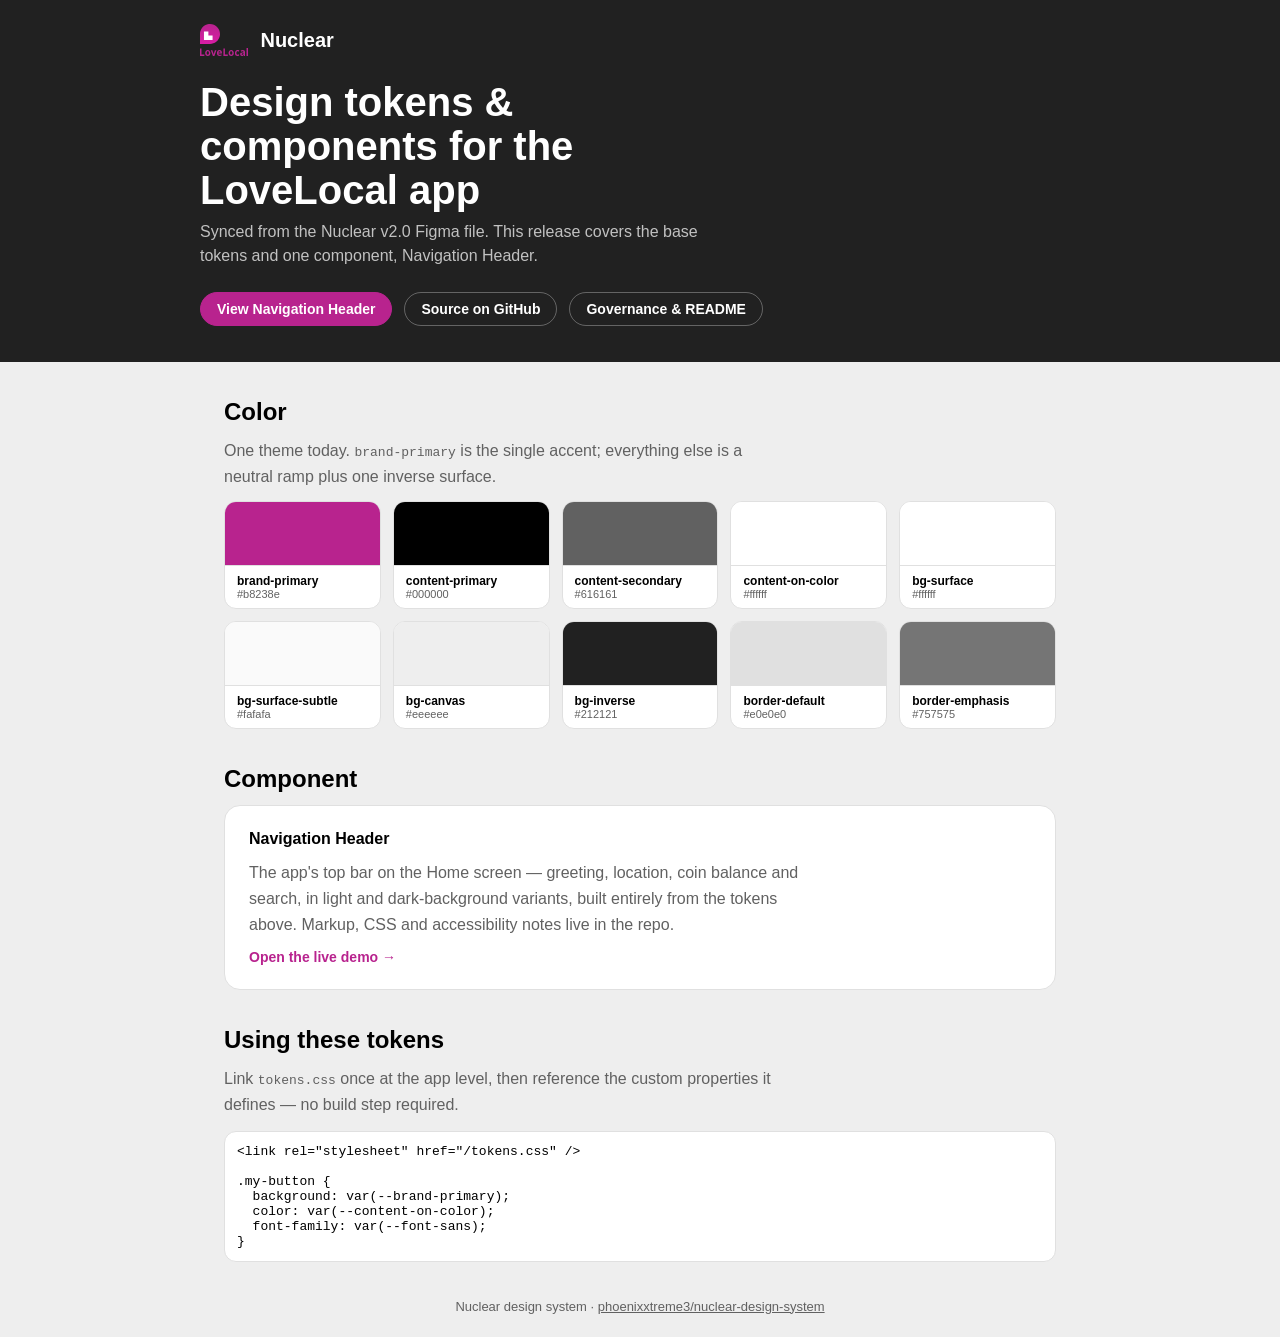
==== index.html @ 542a3c84 "Add index.html landing page for GitHub Pages hosting A static landing page (tokens overview, link to" ====
<!doctype html>
<html lang="en">
<head>
<meta charset="utf-8" />
<meta name="viewport" content="width=device-width, initial-scale=1" />
<title>Nuclear — LoveLocal design system</title>
<link rel="stylesheet" href="tokens.css" />
<style>
  * { box-sizing: border-box; }
  body {
    margin: 0;
    font-family: var(--font-sans);
    background: var(--bg-canvas);
    color: var(--content-primary);
  }
  header.site {
    background: var(--bg-inverse);
    color: var(--content-on-color);
    padding: var(--space-xl) var(--space-xl) calc(var(--space-xl) * 1.5);
  }
  .wrap { max-width: 880px; margin: 0 auto; padding: 0 var(--space-xl); }
  header.site .wrap { padding: 0; }
  .brand { display: flex; align-items: center; gap: var(--space-sm); }
  .brand img { height: 32px; width: auto; }
  .brand span { font-size: 20px; font-weight: 900; }
  header.site h1 { font-size: 40px; line-height: 1.1; font-weight: 900; margin: var(--space-xl) 0 var(--space-xs); max-width: 20ch; }
  header.site p { font-size: 16px; line-height: 1.5; color: rgb(255 255 255 / 72%); max-width: 56ch; margin: 0; }
  nav.links { margin-top: var(--space-xl); display: flex; gap: var(--space-sm); flex-wrap: wrap; }
  nav.links a {
    color: var(--content-on-color);
    text-decoration: none;
    border: 1px solid rgb(255 255 255 / 30%);
    border-radius: 999px;
    padding: 8px 16px;
    font-size: 14px;
    font-weight: 700;
  }
  nav.links a.primary { background: var(--brand-primary); border-color: var(--brand-primary); }

  main { padding: var(--space-xl) 0 calc(var(--space-xl) * 2); }
  section { margin-top: calc(var(--space-xl) * 1.5); }
  section h2 { font-size: 24px; font-weight: 900; margin: 0 0 var(--space-sm); }
  section p { color: var(--content-secondary); line-height: 1.6; margin: 0 0 var(--space-sm); max-width: 64ch; }

  .swatches { display: grid; grid-template-columns: repeat(auto-fill, minmax(140px, 1fr)); gap: var(--space-sm); }
  .swatch { background: var(--bg-surface); border: 1px solid var(--border-default); border-radius: 12px; overflow: hidden; }
  .swatch .fill { height: 64px; }
  .swatch .meta { padding: var(--space-xs) var(--space-sm); }
  .swatch .meta .name { font-size: 12px; font-weight: 700; }
  .swatch .meta .value { font-size: 11px; color: var(--content-secondary); font-variant-numeric: tabular-nums; }

  .card {
    background: var(--bg-surface);
    border: 1px solid var(--border-default);
    border-radius: 16px;
    padding: var(--space-xl);
    display: flex;
    flex-direction: column;
    gap: var(--space-sm);
  }
  .card a.cta { align-self: flex-start; color: var(--brand-primary); font-weight: 700; text-decoration: none; font-size: 14px; }
  .card a.cta:hover { text-decoration: underline; }

  footer { padding: var(--space-xl); text-align: center; color: var(--content-secondary); font-size: 13px; }
  footer a { color: inherit; }

  @media (max-width: 480px) {
    header.site h1 { font-size: 30px; }
  }
</style>
</head>
<body>
  <header class="site">
    <div class="wrap">
      <div class="brand">
        <img src="assets/logo.svg" alt="LoveLocal" />
        <span>Nuclear</span>
      </div>
      <h1>Design tokens &amp; components for the LoveLocal app</h1>
      <p>
        Synced from the Nuclear v2.0 Figma file. This release covers the
        base tokens and one component, Navigation Header.
      </p>
      <nav class="links">
        <a class="primary" href="components/navigation-header/navigation-header.html">View Navigation Header</a>
        <a href="https://github.com/phoenixxtreme3/nuclear-design-system">Source on GitHub</a>
        <a href="README.md">Governance &amp; README</a>
      </nav>
    </div>
  </header>

  <main class="wrap">
    <section>
      <h2>Color</h2>
      <p>One theme today. <code>brand-primary</code> is the single accent; everything else is a neutral ramp plus one inverse surface.</p>
      <div class="swatches" id="color-swatches"></div>
    </section>

    <section>
      <h2>Component</h2>
      <div class="card">
        <strong>Navigation Header</strong>
        <p style="margin:0">
          The app's top bar on the Home screen — greeting, location, coin
          balance and search, in light and dark-background variants, built
          entirely from the tokens above. Markup, CSS and accessibility
          notes live in the repo.
        </p>
        <a class="cta" href="components/navigation-header/navigation-header.html">Open the live demo →</a>
      </div>
    </section>

    <section>
      <h2>Using these tokens</h2>
      <p>Link <code>tokens.css</code> once at the app level, then reference the custom properties it defines — no build step required.</p>
      <pre style="background:var(--bg-surface);border:1px solid var(--border-default);border-radius:12px;padding:var(--space-sm);overflow-x:auto;font-size:13px;"><code>&lt;link rel="stylesheet" href="/tokens.css" /&gt;

.my-button {
  background: var(--brand-primary);
  color: var(--content-on-color);
  font-family: var(--font-sans);
}</code></pre>
    </section>
  </main>

  <footer>
    Nuclear design system · <a href="https://github.com/phoenixxtreme3/nuclear-design-system">phoenixxtreme3/nuclear-design-system</a>
  </footer>

  <script>
    var tokens = [
      ["brand-primary", "#b8238e"],
      ["content-primary", "#000000"],
      ["content-secondary", "#616161"],
      ["content-on-color", "#ffffff"],
      ["bg-surface", "#ffffff"],
      ["bg-surface-subtle", "#fafafa"],
      ["bg-canvas", "#eeeeee"],
      ["bg-inverse", "#212121"],
      ["border-default", "#e0e0e0"],
      ["border-emphasis", "#757575"]
    ];
    var grid = document.getElementById("color-swatches");
    tokens.forEach(function (t) {
      var el = document.createElement("div");
      el.className = "swatch";
      el.innerHTML =
        '<div class="fill" style="background:' + t[1] + ';border-bottom:1px solid var(--border-default)"></div>' +
        '<div class="meta"><div class="name">' + t[0] + '</div><div class="value">' + t[1] + '</div></div>';
      grid.appendChild(el);
    });
  </script>
</body>
</html>
---- tokens.css ----
/* Nuclear — generated from tokens.json. Do not hand-edit; re-export from Figma (Nuclear v2.0). */

:root {
  /* Color */
  --brand-primary: #b8238e;
  --content-primary: #000000;
  --content-secondary: #616161;
  --content-faintest: #eeeeee;
  --content-on-color: #ffffff;
  --bg-surface: #ffffff;
  --bg-surface-subtle: #fafafa;
  --bg-canvas: #eeeeee;
  --bg-inverse: #212121;
  --border-default: #e0e0e0;
  --border-emphasis: #757575;
  --border-strongest: #212121;
  --nav-top-title: var(--content-primary);
  --nav-top-title-inverse: var(--content-on-color);

  /* Type */
  --font-sans: "Helvetica Neue", Helvetica, Arial, "Lato", sans-serif;

  /* Spacing */
  --space-2xs: 4px;
  --space-xs: 8px;
  --space-sm: 12px;
  --space-xl: 24px;

  /* Size */
  --icon-md: 24px;
}

/* Type styles */
.title-large-black {
  font-family: var(--font-sans);
  font-size: 16px;
  line-height: 20px;
  font-weight: 900;
}
.title-medium-black {
  font-family: var(--font-sans);
  font-size: 14px;
  line-height: 20px;
  font-weight: 900;
}
.body-large-regular {
  font-family: var(--font-sans);
  font-size: 16px;
  line-height: 24px;
  font-weight: 400;
}
.caption-large-regular {
  font-family: var(--font-sans);
  font-size: 12px;
  line-height: 16px;
  font-weight: 400;
}
.overline-xsmall {
  font-family: var(--font-sans);
  font-size: 8px;
  line-height: 10px;
  font-weight: 900;
  letter-spacing: 0.5px;
  text-transform: uppercase;
}
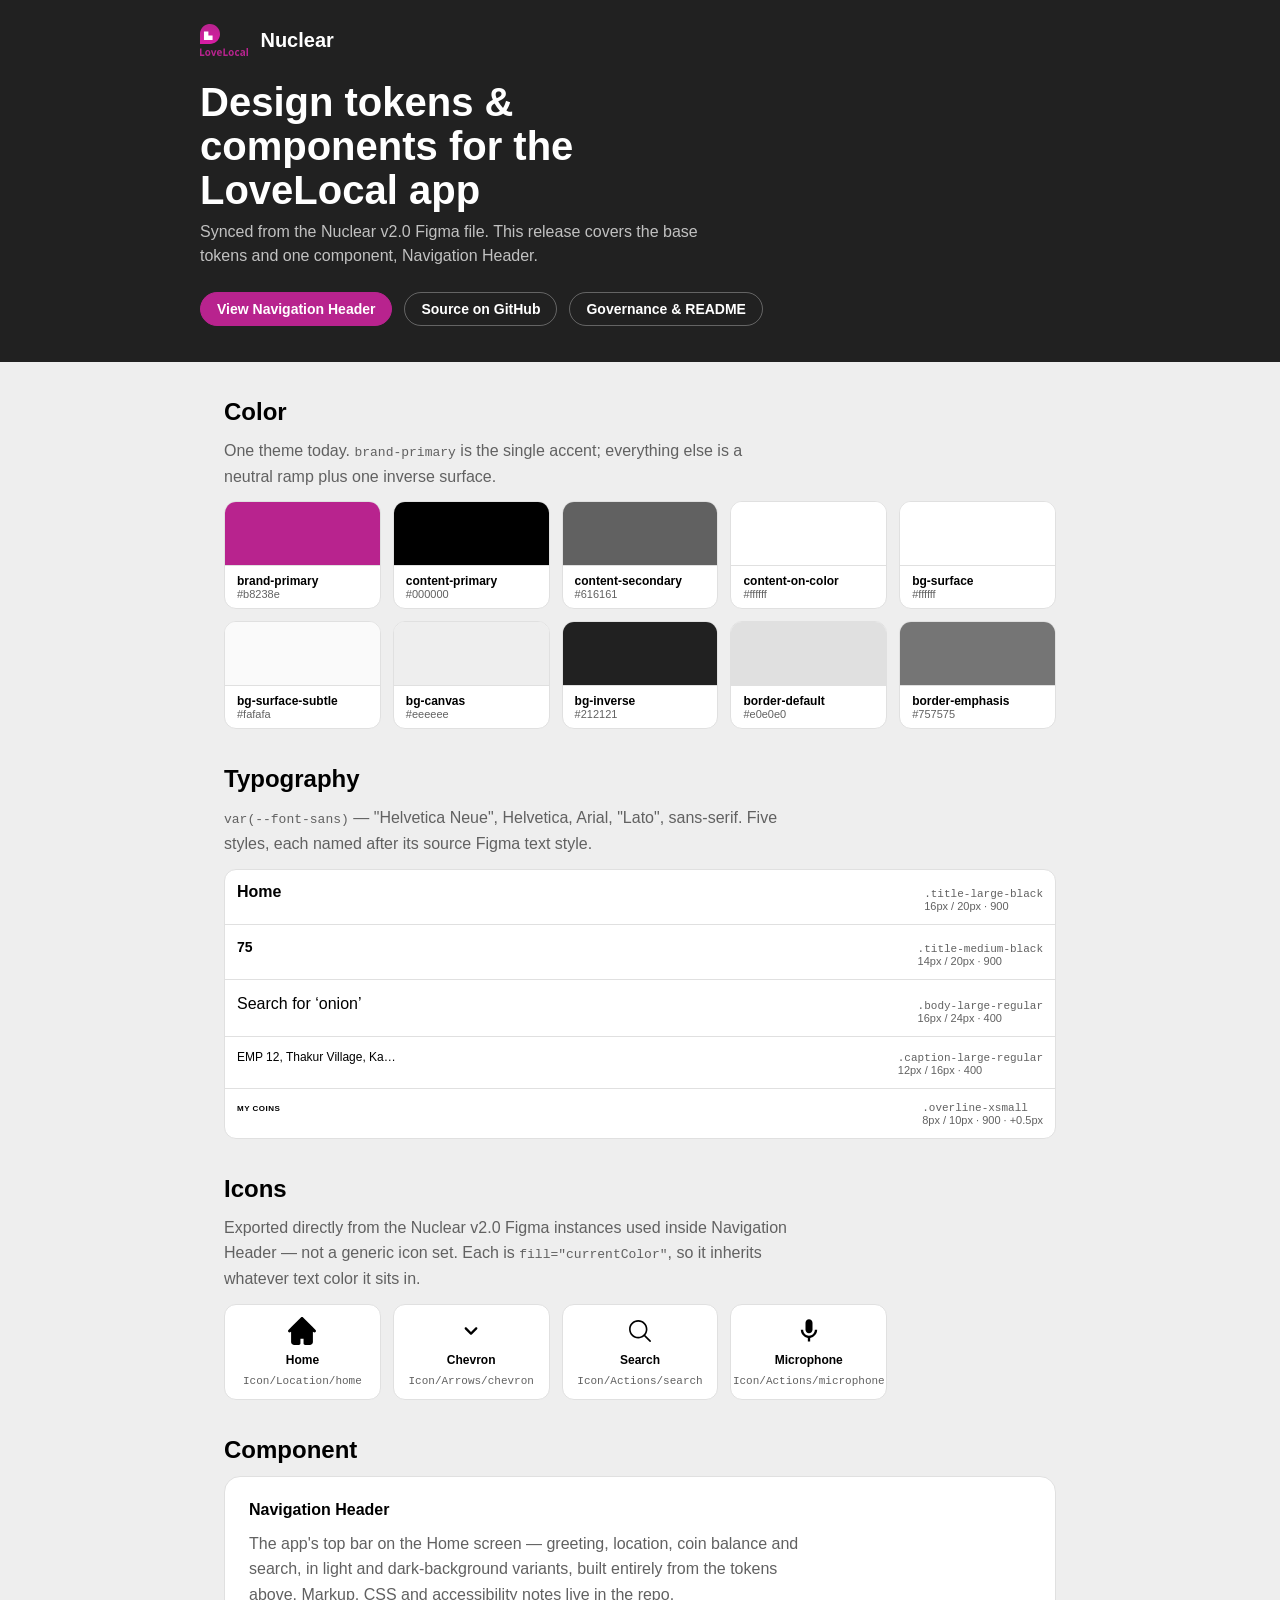
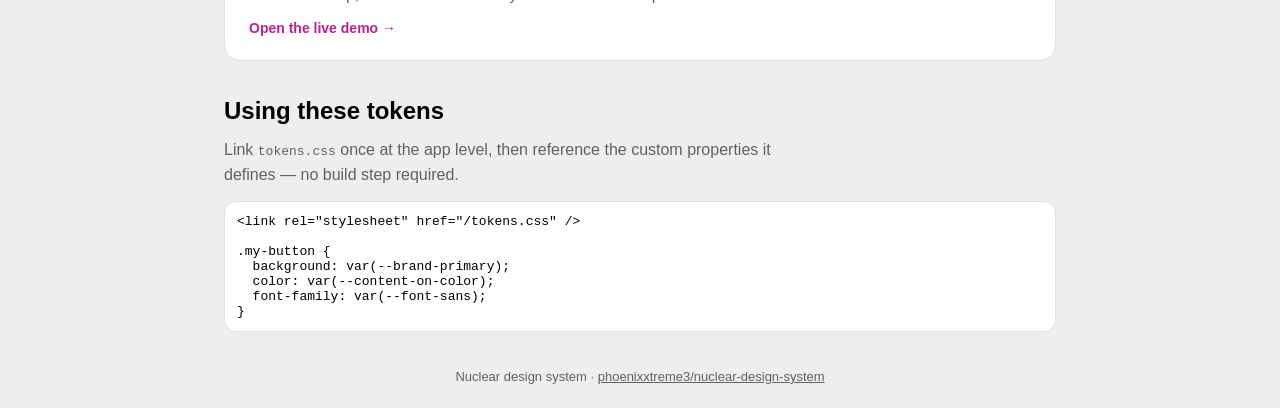
==== commit d3747cc3: "Add Typography and Icons sections to the landing page Renders the five type styles live and shows th" ====
--- a/index.html
+++ b/index.html
@@ -60,6 +60,20 @@
   }
   .card a.cta { align-self: flex-start; color: var(--brand-primary); font-weight: 700; text-decoration: none; font-size: 14px; }
   .card a.cta:hover { text-decoration: underline; }
+
+  .type-rows { background: var(--bg-surface); border: 1px solid var(--border-default); border-radius: 12px; overflow: hidden; }
+  .type-row { display: grid; grid-template-columns: 1fr auto; align-items: baseline; gap: var(--space-sm); padding: var(--space-sm) var(--space-sm); border-bottom: 1px solid var(--border-default); }
+  .type-row:last-child { border-bottom: 0; }
+  .type-row .sample { color: var(--content-primary); overflow-wrap: anywhere; }
+  .type-row .meta { font-size: 11px; color: var(--content-secondary); font-variant-numeric: tabular-nums; white-space: nowrap; }
+  .type-row .meta code { font-size: 11px; }
+
+  .icon-grid { display: grid; grid-template-columns: repeat(auto-fill, minmax(140px, 1fr)); gap: var(--space-sm); }
+  .icon-tile { background: var(--bg-surface); border: 1px solid var(--border-default); border-radius: 12px; padding: var(--space-sm); display: flex; flex-direction: column; align-items: center; gap: var(--space-xs); text-align: center; }
+  .icon-tile .glyph { width: 28px; height: 28px; color: var(--content-primary); }
+  .icon-tile .glyph svg { width: 100%; height: 100%; display: block; }
+  .icon-tile .name { font-size: 12px; font-weight: 700; }
+  .icon-tile .fig-name { font-size: 11px; color: var(--content-secondary); font-family: monospace; }
 
   footer { padding: var(--space-xl); text-align: center; color: var(--content-secondary); font-size: 13px; }
   footer a { color: inherit; }
@@ -94,6 +108,18 @@
       <h2>Color</h2>
       <p>One theme today. <code>brand-primary</code> is the single accent; everything else is a neutral ramp plus one inverse surface.</p>
       <div class="swatches" id="color-swatches"></div>
+    </section>
+
+    <section>
+      <h2>Typography</h2>
+      <p><code>var(--font-sans)</code> — "Helvetica Neue", Helvetica, Arial, "Lato", sans-serif. Five styles, each named after its source Figma text style.</p>
+      <div class="type-rows" id="type-rows"></div>
+    </section>
+
+    <section>
+      <h2>Icons</h2>
+      <p>Exported directly from the Nuclear v2.0 Figma instances used inside Navigation Header — not a generic icon set. Each is <code>fill="currentColor"</code>, so it inherits whatever text color it sits in.</p>
+      <div class="icon-grid" id="icon-grid"></div>
     </section>
 
     <section>
@@ -149,6 +175,40 @@
         '<div class="meta"><div class="name">' + t[0] + '</div><div class="value">' + t[1] + '</div></div>';
       grid.appendChild(el);
     });
+
+    var typeStyles = [
+      ["title-large-black", "Home", "16px / 20px · 900"],
+      ["title-medium-black", "75", "14px / 20px · 900"],
+      ["body-large-regular", "Search for ‘onion’", "16px / 24px · 400"],
+      ["caption-large-regular", "EMP 12, Thakur Village, Ka…", "12px / 16px · 400"],
+      ["overline-xsmall", "MY COINS", "8px / 10px · 900 · +0.5px"]
+    ];
+    var typeRows = document.getElementById("type-rows");
+    typeStyles.forEach(function (t) {
+      var row = document.createElement("div");
+      row.className = "type-row";
+      row.innerHTML =
+        '<div class="sample ' + t[0] + '">' + t[1] + '</div>' +
+        '<div class="meta"><code>.' + t[0] + '</code><br>' + t[2] + '</div>';
+      typeRows.appendChild(row);
+    });
+
+    var icons = [
+      { name: "home", label: "Home", fig: "Icon/Location/home", svg: '<svg viewBox="0 0 16 16" fill="none"><g clip-path="url(#h)"><path fill-rule="evenodd" clip-rule="evenodd" d="M7.3707 0.260258C7.53762 0.0936147 7.76398 0 8 0C8.23602 0 8.46239 0.0936147 8.6293 0.260258L13.9699 5.59365L15.7501 7.37145C15.9123 7.5391 16.002 7.76364 16 7.99671C15.9979 8.22977 15.9043 8.45272 15.7393 8.61753C15.5743 8.78234 15.351 8.87582 15.1176 8.87785C14.8842 8.87987 14.6594 8.79028 14.4915 8.62836L14.2307 8.36791V14.2222C14.2307 14.6937 14.0432 15.1459 13.7093 15.4793C13.3755 15.8127 12.9227 16 12.4505 16H9.78021C9.54414 16 9.31774 15.9063 9.15081 15.7396C8.98388 15.5729 8.89011 15.3469 8.89011 15.1111V12.4444H7.1099V15.1111C7.1099 15.3469 7.01612 15.5729 6.84919 15.7396C6.68226 15.9063 6.45586 16 6.21979 16H3.54948C3.07734 16 2.62454 15.8127 2.29068 15.4793C1.95683 15.1459 1.76927 14.6937 1.76927 14.2222V8.36791L1.50847 8.62836C1.34059 8.79028 1.11575 8.87987 0.88237 8.87785C0.648987 8.87582 0.425738 8.78234 0.260706 8.61753C0.095673 8.45272 0.00206168 8.22977 3.36483e-05 7.99671C-0.00199438 7.76364 0.0877231 7.5391 0.249863 7.37145L2.03007 5.59365L7.3707 0.260258Z" fill="currentColor"/></g><defs><clipPath id="h"><rect width="16" height="16" fill="white"/></clipPath></defs></svg>' },
+      { name: "chevron", label: "Chevron", fig: "Icon/Arrows/chevron", svg: '<svg viewBox="0 0 24 24" fill="none"><path fill-rule="evenodd" clip-rule="evenodd" d="M17.2071 9.04289C16.8166 8.65237 16.1834 8.65237 15.7929 9.04289L12 12.8358L8.20711 9.04289C7.81658 8.65237 7.18342 8.65237 6.79289 9.04289C6.40237 9.43342 6.40237 10.0666 6.79289 10.4571L11.2929 14.9571C11.6834 15.3476 12.3166 15.3476 12.7071 14.9571L17.2071 10.4571C17.5976 10.0666 17.5976 9.43342 17.2071 9.04289Z" fill="currentColor"/></svg>' },
+      { name: "search", label: "Search", fig: "Icon/Actions/search", svg: '<svg viewBox="0 0 24 24" fill="none"><path fill-rule="evenodd" clip-rule="evenodd" d="M10.4896 4.0004C14.0733 4.00061 16.9779 6.90598 16.9779 10.4897C16.9777 14.0732 14.0731 16.9777 10.4896 16.9779C6.90595 16.9779 4.00058 14.0733 4.00037 10.4897C4.00037 6.90585 6.90582 4.0004 10.4896 4.0004ZM16.528 15.566C17.6826 14.1941 18.3782 12.4231 18.3783 10.4897C18.3783 6.13278 14.8465 2.60022 10.4896 2.60001C6.13262 2.60001 2.59998 6.13265 2.59998 10.4897C2.60019 14.8465 6.13275 18.3783 10.4896 18.3783C12.4231 18.3782 14.194 17.6826 15.566 16.528C15.5945 16.575 15.6291 16.6194 15.6697 16.66L20.2107 21.2C20.4841 21.4733 20.9266 21.4733 21.2 21.2C21.4733 20.9267 21.4733 20.4841 21.2 20.2107L16.6599 15.6697C16.6193 15.6291 16.575 15.5946 16.528 15.566Z" fill="currentColor"/></svg>' },
+      { name: "mic", label: "Microphone", fig: "Icon/Actions/microphone", svg: '<svg viewBox="0 0 24 24" fill="none"><path d="M12 2C12.7956 2 13.5587 2.31607 14.1213 2.87868C14.6839 3.44129 15 4.20435 15 5V11C15 11.7956 14.6839 12.5587 14.1213 13.1213C13.5587 13.6839 12.7956 14 12 14C11.2044 14 10.4413 13.6839 9.87868 13.1213C9.31607 12.5587 9 11.7956 9 11V5C9 4.20435 9.31607 3.44129 9.87868 2.87868C10.4413 2.31607 11.2044 2 12 2ZM19 11C19 14.53 16.39 17.44 13 17.93V21H11V17.93C7.61 17.44 5 14.53 5 11H7C7 12.3261 7.52678 13.5979 8.46447 14.5355C9.40215 15.4732 10.6739 16 12 16C13.3261 16 14.5979 15.4732 15.5355 14.5355C16.4732 13.5979 17 12.3261 17 11H19Z" fill="currentColor"/></svg>' }
+    ];
+    var iconGrid = document.getElementById("icon-grid");
+    icons.forEach(function (ic) {
+      var tile = document.createElement("div");
+      tile.className = "icon-tile";
+      tile.innerHTML =
+        '<div class="glyph">' + ic.svg + '</div>' +
+        '<div class="name">' + ic.label + '</div>' +
+        '<div class="fig-name">' + ic.fig + '</div>';
+      iconGrid.appendChild(tile);
+    });
   </script>
 </body>
 </html>
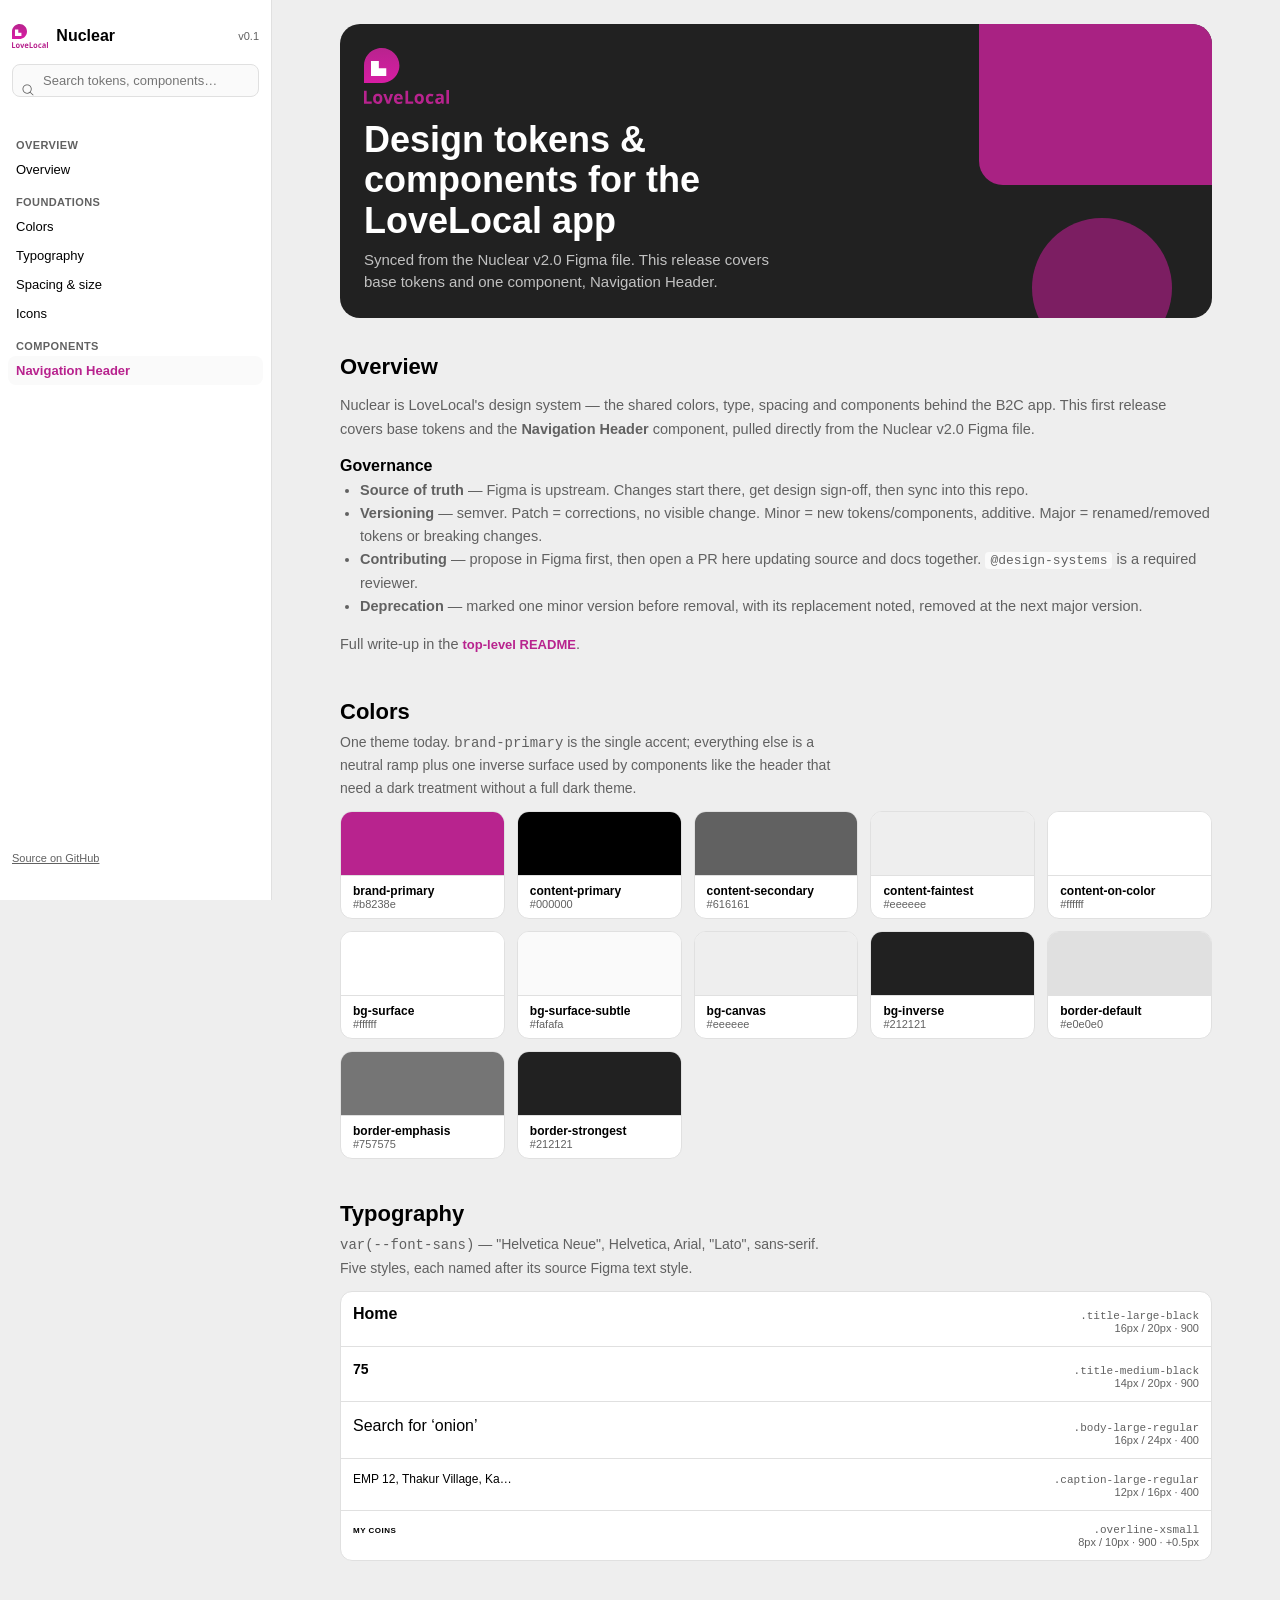
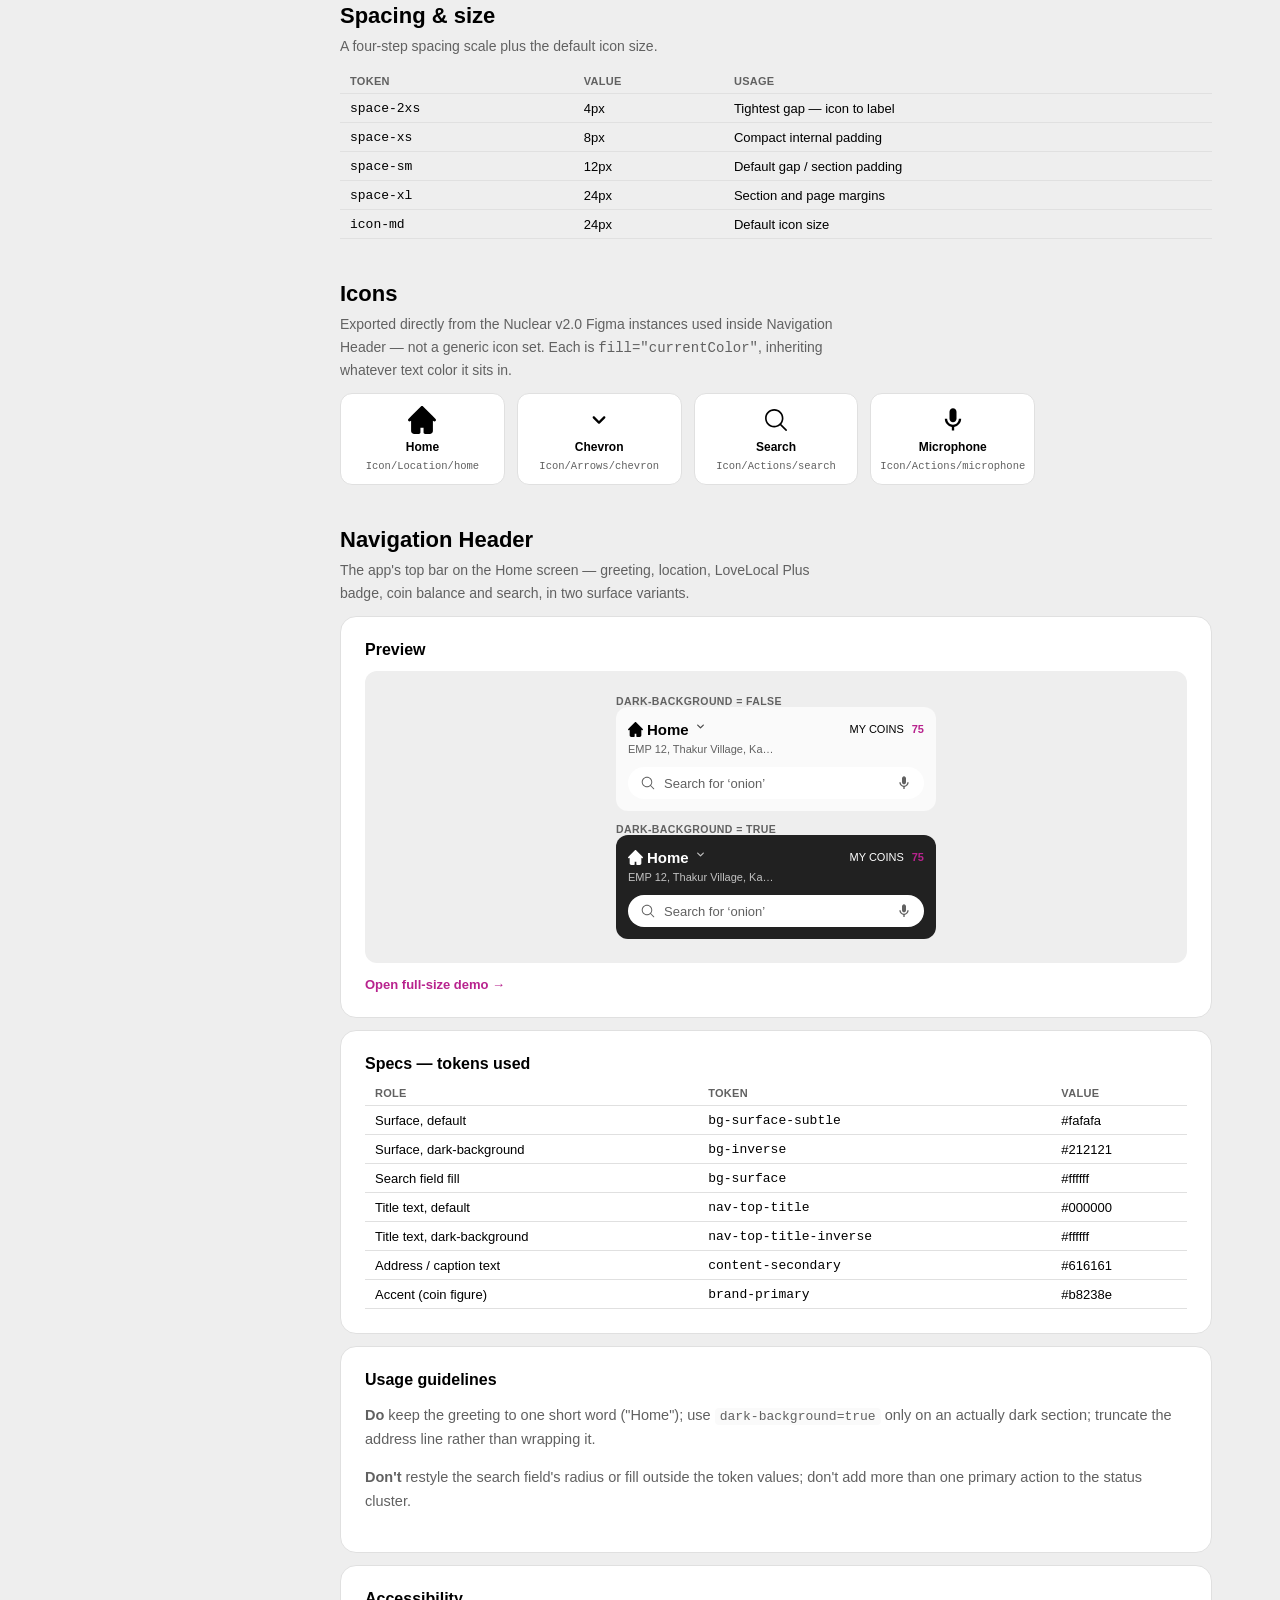
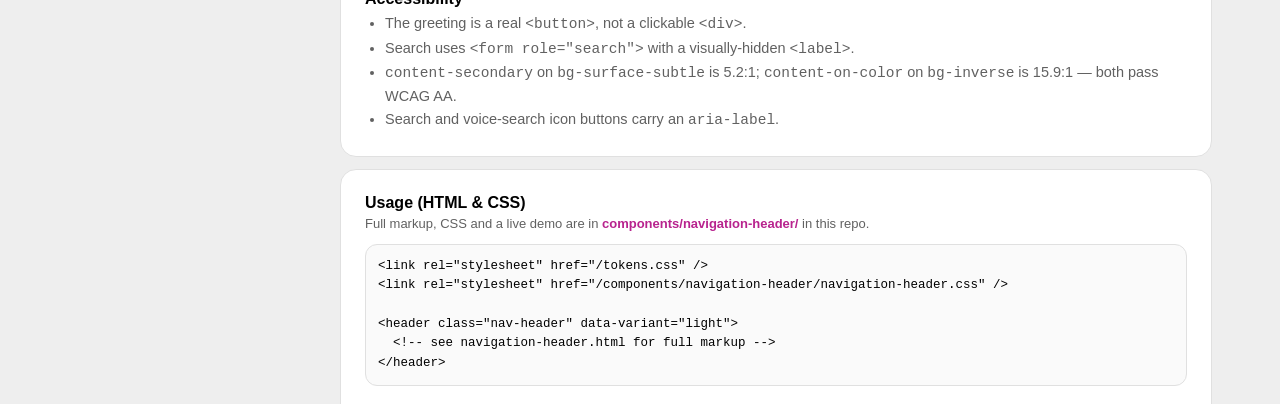
==== commit f63f34b2: "Rebuild landing page as a docs-site shell: sidebar nav + search Replaces the single-scroll page with" ====
--- a/index.html
+++ b/index.html
@@ -7,175 +7,358 @@
 <link rel="stylesheet" href="tokens.css" />
 <style>
   * { box-sizing: border-box; }
+  html, body { height: 100%; margin: 0; }
   body {
-    margin: 0;
     font-family: var(--font-sans);
     background: var(--bg-canvas);
     color: var(--content-primary);
-  }
-  header.site {
+    display: flex;
+  }
+  code, pre { font-family: "SFMono-Regular", Consolas, Menlo, monospace; }
+
+  /* ---------- Sidebar ---------- */
+  .sidebar {
+    width: 272px;
+    flex: none;
+    height: 100vh;
+    position: sticky;
+    top: 0;
+    overflow-y: auto;
+    background: var(--bg-surface);
+    border-right: 1px solid var(--border-default);
+    padding: var(--space-sm) 0 var(--space-xl);
+    display: flex;
+    flex-direction: column;
+  }
+  .sidebar .brand {
+    display: flex;
+    align-items: center;
+    gap: var(--space-xs);
+    padding: var(--space-sm) var(--space-sm) var(--space-xs);
+  }
+  .sidebar .brand img { height: 24px; width: auto; }
+  .sidebar .brand .name { font-weight: 900; font-size: 16px; }
+  .sidebar .brand .version { font-size: 11px; color: var(--content-secondary); margin-left: auto; }
+
+  .search-box { margin: var(--space-xs) var(--space-sm) var(--space-sm); position: relative; }
+  .search-box input {
+    width: 100%;
+    font-family: inherit;
+    font-size: 13px;
+    padding: 8px 10px 8px 30px;
+    border-radius: 8px;
+    border: 1px solid var(--border-default);
+    background: var(--bg-surface-subtle);
+    color: var(--content-primary);
+  }
+  .search-box input:focus { outline: 2px solid var(--brand-primary); outline-offset: -1px; }
+  .search-box svg { position: absolute; left: 9px; top: 50%; transform: translateY(-50%); width: 14px; height: 14px; color: var(--content-secondary); pointer-events: none; }
+  .search-box .count { font-size: 11px; color: var(--content-secondary); padding: 0 var(--space-sm); margin-top: 4px; min-height: 14px; }
+
+  nav.toc { padding: 0 8px; flex: 1; }
+  nav.toc .group-label { font-size: 11px; font-weight: 700; text-transform: uppercase; letter-spacing: .4px; color: var(--content-secondary); padding: var(--space-sm) 8px 4px; }
+  nav.toc a {
+    display: flex;
+    align-items: center;
+    gap: 8px;
+    padding: 7px 8px;
+    border-radius: 8px;
+    color: var(--content-primary);
+    text-decoration: none;
+    font-size: 13px;
+    font-weight: 500;
+  }
+  nav.toc a:hover { background: var(--bg-surface-subtle); }
+  nav.toc a.active { background: var(--bg-surface-subtle); color: var(--brand-primary); font-weight: 700; }
+  nav.toc a .dot { width: 14px; height: 14px; border-radius: 4px; flex: none; display: inline-block; }
+  nav.toc a[hidden] { display: none; }
+  nav.toc .group[hidden] { display: none; }
+
+  .sidebar footer {
+    padding: var(--space-sm);
+    font-size: 11px;
+    color: var(--content-secondary);
+  }
+  .sidebar footer a { color: inherit; }
+
+  /* ---------- Main content ---------- */
+  main { flex: 1; min-width: 0; max-width: 920px; margin: 0 auto; padding: var(--space-xl) var(--space-xl) calc(var(--space-xl) * 3); }
+
+  .cover {
     background: var(--bg-inverse);
     color: var(--content-on-color);
-    padding: var(--space-xl) var(--space-xl) calc(var(--space-xl) * 1.5);
-  }
-  .wrap { max-width: 880px; margin: 0 auto; padding: 0 var(--space-xl); }
-  header.site .wrap { padding: 0; }
-  .brand { display: flex; align-items: center; gap: var(--space-sm); }
-  .brand img { height: 32px; width: auto; }
-  .brand span { font-size: 20px; font-weight: 900; }
-  header.site h1 { font-size: 40px; line-height: 1.1; font-weight: 900; margin: var(--space-xl) 0 var(--space-xs); max-width: 20ch; }
-  header.site p { font-size: 16px; line-height: 1.5; color: rgb(255 255 255 / 72%); max-width: 56ch; margin: 0; }
-  nav.links { margin-top: var(--space-xl); display: flex; gap: var(--space-sm); flex-wrap: wrap; }
-  nav.links a {
-    color: var(--content-on-color);
-    text-decoration: none;
-    border: 1px solid rgb(255 255 255 / 30%);
+    border-radius: 20px;
+    padding: var(--space-xl);
+    margin-bottom: calc(var(--space-xl) * 1.5);
+    position: relative;
+    overflow: hidden;
+  }
+  .cover::before {
+    content: "";
+    position: absolute;
+    inset: -20% -10% auto auto;
+    width: 320px;
+    height: 220px;
+    background: var(--brand-primary);
+    border-radius: 24px;
+    opacity: .9;
+  }
+  .cover::after {
+    content: "";
+    position: absolute;
+    right: 40px;
+    bottom: -40px;
+    width: 140px;
+    height: 140px;
     border-radius: 999px;
-    padding: 8px 16px;
-    font-size: 14px;
-    font-weight: 700;
-  }
-  nav.links a.primary { background: var(--brand-primary); border-color: var(--brand-primary); }
-
-  main { padding: var(--space-xl) 0 calc(var(--space-xl) * 2); }
-  section { margin-top: calc(var(--space-xl) * 1.5); }
-  section h2 { font-size: 24px; font-weight: 900; margin: 0 0 var(--space-sm); }
-  section p { color: var(--content-secondary); line-height: 1.6; margin: 0 0 var(--space-sm); max-width: 64ch; }
-
-  .swatches { display: grid; grid-template-columns: repeat(auto-fill, minmax(140px, 1fr)); gap: var(--space-sm); }
+    background: #d81da4;
+    opacity: .5;
+  }
+  .cover .inner { position: relative; }
+  .cover img.mark { height: 56px; width: auto; margin-bottom: var(--space-sm); }
+  .cover h1 { font-size: 36px; line-height: 1.12; font-weight: 900; margin: 0 0 var(--space-xs); max-width: 20ch; }
+  .cover p { font-size: 15px; line-height: 1.5; color: rgb(255 255 255 / 72%); max-width: 52ch; margin: 0; }
+
+  section { scroll-margin-top: var(--space-sm); margin-top: calc(var(--space-xl) * 1.75); }
+  section:first-of-type { margin-top: 0; }
+  section h2 { font-size: 22px; font-weight: 900; margin: 0 0 6px; }
+  section > .section-desc { color: var(--content-secondary); line-height: 1.6; margin: 0 0 var(--space-sm); max-width: 64ch; font-size: 14px; }
+
+  .prose p { line-height: 1.65; color: var(--content-secondary); font-size: 14.5px; }
+  .prose h3 { font-size: 16px; font-weight: 800; margin: var(--space-sm) 0 4px; }
+  .prose ul { margin: 4px 0; padding-left: 20px; color: var(--content-secondary); font-size: 14.5px; line-height: 1.6; }
+  .prose code { background: var(--bg-surface-subtle); border-radius: 4px; padding: 1px 5px; font-size: 13px; }
+
+  .swatches { display: grid; grid-template-columns: repeat(auto-fill, minmax(150px, 1fr)); gap: var(--space-sm); }
   .swatch { background: var(--bg-surface); border: 1px solid var(--border-default); border-radius: 12px; overflow: hidden; }
   .swatch .fill { height: 64px; }
   .swatch .meta { padding: var(--space-xs) var(--space-sm); }
   .swatch .meta .name { font-size: 12px; font-weight: 700; }
   .swatch .meta .value { font-size: 11px; color: var(--content-secondary); font-variant-numeric: tabular-nums; }
 
-  .card {
-    background: var(--bg-surface);
-    border: 1px solid var(--border-default);
-    border-radius: 16px;
-    padding: var(--space-xl);
-    display: flex;
-    flex-direction: column;
-    gap: var(--space-sm);
-  }
-  .card a.cta { align-self: flex-start; color: var(--brand-primary); font-weight: 700; text-decoration: none; font-size: 14px; }
-  .card a.cta:hover { text-decoration: underline; }
-
   .type-rows { background: var(--bg-surface); border: 1px solid var(--border-default); border-radius: 12px; overflow: hidden; }
-  .type-row { display: grid; grid-template-columns: 1fr auto; align-items: baseline; gap: var(--space-sm); padding: var(--space-sm) var(--space-sm); border-bottom: 1px solid var(--border-default); }
+  .type-row { display: grid; grid-template-columns: 1fr auto; align-items: baseline; gap: var(--space-sm); padding: var(--space-sm); border-bottom: 1px solid var(--border-default); }
   .type-row:last-child { border-bottom: 0; }
   .type-row .sample { color: var(--content-primary); overflow-wrap: anywhere; }
-  .type-row .meta { font-size: 11px; color: var(--content-secondary); font-variant-numeric: tabular-nums; white-space: nowrap; }
-  .type-row .meta code { font-size: 11px; }
+  .type-row .meta { font-size: 11px; color: var(--content-secondary); font-variant-numeric: tabular-nums; white-space: nowrap; text-align: right; }
 
   .icon-grid { display: grid; grid-template-columns: repeat(auto-fill, minmax(140px, 1fr)); gap: var(--space-sm); }
-  .icon-tile { background: var(--bg-surface); border: 1px solid var(--border-default); border-radius: 12px; padding: var(--space-sm); display: flex; flex-direction: column; align-items: center; gap: var(--space-xs); text-align: center; }
+  .icon-tile { background: var(--bg-surface); border: 1px solid var(--border-default); border-radius: 12px; padding: var(--space-sm); display: flex; flex-direction: column; align-items: center; gap: 6px; text-align: center; }
   .icon-tile .glyph { width: 28px; height: 28px; color: var(--content-primary); }
   .icon-tile .glyph svg { width: 100%; height: 100%; display: block; }
   .icon-tile .name { font-size: 12px; font-weight: 700; }
-  .icon-tile .fig-name { font-size: 11px; color: var(--content-secondary); font-family: monospace; }
-
-  footer { padding: var(--space-xl); text-align: center; color: var(--content-secondary); font-size: 13px; }
-  footer a { color: inherit; }
-
-  @media (max-width: 480px) {
-    header.site h1 { font-size: 30px; }
+  .icon-tile .fig-name { font-size: 10.5px; color: var(--content-secondary); font-family: monospace; }
+
+  .card { background: var(--bg-surface); border: 1px solid var(--border-default); border-radius: 16px; padding: var(--space-xl); }
+  .card + .card { margin-top: var(--space-sm); }
+  .card h3 { margin: 0 0 4px; font-size: 16px; font-weight: 800; }
+  .card .preview-frame { background: var(--bg-canvas); border-radius: 12px; padding: var(--space-xl) var(--space-sm); margin: var(--space-sm) 0; display: flex; flex-direction: column; gap: var(--space-sm); align-items: center; }
+
+  .mini-header { width: 320px; border-radius: 12px; padding: var(--space-sm); background: var(--bg-surface-subtle); }
+  .mini-header[data-variant="dark"] { background: var(--bg-inverse); color: var(--content-on-color); }
+  .mini-header .row { display: flex; align-items: center; justify-content: space-between; }
+  .mini-header .greeting { display: inline-flex; align-items: center; gap: 4px; font-weight: 900; font-size: 15px; }
+  .mini-header .greeting svg { width: 15px; height: 15px; }
+  .mini-header .greeting .chevron { width: 20px; height: 20px; opacity: .7; }
+  .mini-header .status { display: flex; align-items: center; gap: 8px; font-size: 11px; }
+  .mini-header .status .coins { font-weight: 900; color: var(--brand-primary); }
+  .mini-header .address { font-size: 11px; color: var(--content-secondary); margin-top: 4px; }
+  .mini-header[data-variant="dark"] .address { color: rgb(255 255 255 / 72%); }
+  .mini-header .search { display: flex; align-items: center; gap: 8px; background: var(--bg-surface); border-radius: 999px; padding: 8px 12px; margin-top: var(--space-sm); color: var(--content-secondary); }
+  .mini-header .search svg { width: 16px; height: 16px; flex: none; }
+  .mini-header .search span.ph { flex: 1; font-size: 13px; }
+  .variant-label { font-size: 10.5px; font-weight: 700; text-transform: uppercase; letter-spacing: .4px; color: var(--content-secondary); }
+
+  .spec-table { width: 100%; border-collapse: collapse; font-size: 13px; margin-top: var(--space-xs); }
+  .spec-table th, .spec-table td { text-align: left; padding: 6px 10px; border-bottom: 1px solid var(--border-default); }
+  .spec-table th { color: var(--content-secondary); font-weight: 700; font-size: 11px; text-transform: uppercase; letter-spacing: .3px; }
+
+  a.cta { color: var(--brand-primary); font-weight: 700; text-decoration: none; font-size: 13px; }
+  a.cta:hover { text-decoration: underline; }
+
+  pre.code-block { background: var(--bg-surface-subtle); border: 1px solid var(--border-default); border-radius: 12px; padding: var(--space-sm); overflow-x: auto; font-size: 12.5px; line-height: 1.55; }
+
+  .menu-toggle { display: none; }
+
+  @media (max-width: 860px) {
+    .sidebar { position: fixed; z-index: 20; left: 0; top: 0; transform: translateX(-100%); transition: transform .2s ease; box-shadow: 0 0 0 100vmax rgb(0 0 0 / 0%); }
+    .sidebar.open { transform: translateX(0); box-shadow: 0 0 0 100vmax rgb(0 0 0 / 40%); }
+    main { padding: var(--space-sm) var(--space-sm) calc(var(--space-xl) * 2); max-width: 100%; }
+    .menu-toggle {
+      display: inline-flex; align-items: center; gap: 8px;
+      position: sticky; top: var(--space-xs); z-index: 10;
+      background: var(--bg-surface); border: 1px solid var(--border-default);
+      border-radius: 999px; padding: 8px 14px; font-size: 13px; font-weight: 700;
+      margin-bottom: var(--space-sm); cursor: pointer;
+    }
+    .cover h1 { font-size: 26px; }
   }
 </style>
 </head>
 <body>
-  <header class="site">
-    <div class="wrap">
-      <div class="brand">
-        <img src="assets/logo.svg" alt="LoveLocal" />
-        <span>Nuclear</span>
-      </div>
-      <h1>Design tokens &amp; components for the LoveLocal app</h1>
-      <p>
-        Synced from the Nuclear v2.0 Figma file. This release covers the
-        base tokens and one component, Navigation Header.
-      </p>
-      <nav class="links">
-        <a class="primary" href="components/navigation-header/navigation-header.html">View Navigation Header</a>
-        <a href="https://github.com/phoenixxtreme3/nuclear-design-system">Source on GitHub</a>
-        <a href="README.md">Governance &amp; README</a>
-      </nav>
+  <aside class="sidebar" id="sidebar">
+    <div class="brand">
+      <img src="assets/logo.svg" alt="" />
+      <span class="name">Nuclear</span>
+      <span class="version">v0.1</span>
     </div>
-  </header>
-
-  <main class="wrap">
-    <section>
-      <h2>Color</h2>
-      <p>One theme today. <code>brand-primary</code> is the single accent; everything else is a neutral ramp plus one inverse surface.</p>
+    <div class="search-box">
+      <svg viewBox="0 0 24 24" fill="none"><path fill-rule="evenodd" clip-rule="evenodd" d="M10.4896 4.0004C14.0733 4.00061 16.9779 6.90598 16.9779 10.4897C16.9777 14.0732 14.0731 16.9777 10.4896 16.9779C6.90595 16.9779 4.00058 14.0733 4.00037 10.4897C4.00037 6.90585 6.90582 4.0004 10.4896 4.0004ZM16.528 15.566C17.6826 14.1941 18.3782 12.4231 18.3783 10.4897C18.3783 6.13278 14.8465 2.60022 10.4896 2.60001C6.13262 2.60001 2.59998 6.13265 2.59998 10.4897C2.60019 14.8465 6.13275 18.3783 10.4896 18.3783C12.4231 18.3782 14.194 17.6826 15.566 16.528C15.5945 16.575 15.6291 16.6194 15.6697 16.66L20.2107 21.2C20.4841 21.4733 20.9266 21.4733 21.2 21.2C21.4733 20.9267 21.4733 20.4841 21.2 20.2107L16.6599 15.6697C16.6193 15.6291 16.575 15.5946 16.528 15.566Z" fill="currentColor"/></svg>
+      <input id="search" type="search" placeholder="Search tokens, components…" autocomplete="off" />
+      <div class="count" id="search-count"></div>
+    </div>
+    <nav class="toc" id="toc">
+      <div class="group" data-group="overview">
+        <div class="group-label">Overview</div>
+        <a href="#overview" data-label="overview readme governance">Overview</a>
+      </div>
+      <div class="group" data-group="foundations">
+        <div class="group-label">Foundations</div>
+        <a href="#colors" data-label="colors color brand-primary content-primary content-secondary content-faintest content-on-color bg-surface bg-surface-subtle bg-canvas bg-inverse border-default border-emphasis border-strongest">Colors</a>
+        <a href="#typography" data-label="typography type title-large-black title-medium-black body-large-regular caption-large-regular overline-xsmall helvetica lato">Typography</a>
+        <a href="#spacing" data-label="spacing space-2xs space-xs space-sm space-xl icon-md">Spacing &amp; size</a>
+        <a href="#icons" data-label="icons icon home chevron search microphone glyphs">Icons</a>
+      </div>
+      <div class="group" data-group="components">
+        <div class="group-label">Components</div>
+        <a href="#navigation-header" data-label="navigation header component nav top home status search">Navigation Header</a>
+      </div>
+    </nav>
+    <footer>
+      <a href="https://github.com/phoenixxtreme3/nuclear-design-system">Source on GitHub</a>
+    </footer>
+  </aside>
+
+  <main>
+    <button class="menu-toggle" id="menu-toggle">☰ Menu</button>
+
+    <div class="cover">
+      <div class="inner">
+        <img class="mark" src="assets/logo.svg" alt="LoveLocal" />
+        <h1>Design tokens &amp; components for the LoveLocal app</h1>
+        <p>Synced from the Nuclear v2.0 Figma file. This release covers base tokens and one component, Navigation Header.</p>
+      </div>
+    </div>
+
+    <section id="overview">
+      <h2>Overview</h2>
+      <div class="prose">
+        <p>Nuclear is LoveLocal's design system — the shared colors, type, spacing and components behind the B2C app. This first release covers base tokens and the <strong>Navigation Header</strong> component, pulled directly from the Nuclear v2.0 Figma file.</p>
+        <h3>Governance</h3>
+        <ul>
+          <li><strong>Source of truth</strong> — Figma is upstream. Changes start there, get design sign-off, then sync into this repo.</li>
+          <li><strong>Versioning</strong> — semver. Patch = corrections, no visible change. Minor = new tokens/components, additive. Major = renamed/removed tokens or breaking changes.</li>
+          <li><strong>Contributing</strong> — propose in Figma first, then open a PR here updating source and docs together. <code>@design-systems</code> is a required reviewer.</li>
+          <li><strong>Deprecation</strong> — marked one minor version before removal, with its replacement noted, removed at the next major version.</li>
+        </ul>
+        <p>Full write-up in the <a class="cta" href="README.md">top-level README</a>.</p>
+      </div>
+    </section>
+
+    <section id="colors">
+      <h2>Colors</h2>
+      <p class="section-desc">One theme today. <code>brand-primary</code> is the single accent; everything else is a neutral ramp plus one inverse surface used by components like the header that need a dark treatment without a full dark theme.</p>
       <div class="swatches" id="color-swatches"></div>
     </section>
 
-    <section>
+    <section id="typography">
       <h2>Typography</h2>
-      <p><code>var(--font-sans)</code> — "Helvetica Neue", Helvetica, Arial, "Lato", sans-serif. Five styles, each named after its source Figma text style.</p>
+      <p class="section-desc"><code>var(--font-sans)</code> — "Helvetica Neue", Helvetica, Arial, "Lato", sans-serif. Five styles, each named after its source Figma text style.</p>
       <div class="type-rows" id="type-rows"></div>
     </section>
 
-    <section>
+    <section id="spacing">
+      <h2>Spacing &amp; size</h2>
+      <p class="section-desc">A four-step spacing scale plus the default icon size.</p>
+      <table class="spec-table" id="spacing-table"></table>
+    </section>
+
+    <section id="icons">
       <h2>Icons</h2>
-      <p>Exported directly from the Nuclear v2.0 Figma instances used inside Navigation Header — not a generic icon set. Each is <code>fill="currentColor"</code>, so it inherits whatever text color it sits in.</p>
+      <p class="section-desc">Exported directly from the Nuclear v2.0 Figma instances used inside Navigation Header — not a generic icon set. Each is <code>fill="currentColor"</code>, inheriting whatever text color it sits in.</p>
       <div class="icon-grid" id="icon-grid"></div>
     </section>
 
-    <section>
-      <h2>Component</h2>
+    <section id="navigation-header">
+      <h2>Navigation Header</h2>
+      <p class="section-desc">The app's top bar on the Home screen — greeting, location, LoveLocal Plus badge, coin balance and search, in two surface variants.</p>
+
       <div class="card">
-        <strong>Navigation Header</strong>
-        <p style="margin:0">
-          The app's top bar on the Home screen — greeting, location, coin
-          balance and search, in light and dark-background variants, built
-          entirely from the tokens above. Markup, CSS and accessibility
-          notes live in the repo.
-        </p>
-        <a class="cta" href="components/navigation-header/navigation-header.html">Open the live demo →</a>
-      </div>
-    </section>
-
-    <section>
-      <h2>Using these tokens</h2>
-      <p>Link <code>tokens.css</code> once at the app level, then reference the custom properties it defines — no build step required.</p>
-      <pre style="background:var(--bg-surface);border:1px solid var(--border-default);border-radius:12px;padding:var(--space-sm);overflow-x:auto;font-size:13px;"><code>&lt;link rel="stylesheet" href="/tokens.css" /&gt;
-
-.my-button {
-  background: var(--brand-primary);
-  color: var(--content-on-color);
-  font-family: var(--font-sans);
-}</code></pre>
+        <h3>Preview</h3>
+        <div class="preview-frame">
+          <div>
+            <div class="variant-label">dark-background = false</div>
+            <div class="mini-header" data-variant="light" id="mh-light"></div>
+          </div>
+          <div>
+            <div class="variant-label">dark-background = true</div>
+            <div class="mini-header" data-variant="dark" id="mh-dark"></div>
+          </div>
+        </div>
+        <a class="cta" href="components/navigation-header/navigation-header.html">Open full-size demo →</a>
+      </div>
+
+      <div class="card">
+        <h3>Specs — tokens used</h3>
+        <table class="spec-table">
+          <tr><th>Role</th><th>Token</th><th>Value</th></tr>
+          <tr><td>Surface, default</td><td><code>bg-surface-subtle</code></td><td>#fafafa</td></tr>
+          <tr><td>Surface, dark-background</td><td><code>bg-inverse</code></td><td>#212121</td></tr>
+          <tr><td>Search field fill</td><td><code>bg-surface</code></td><td>#ffffff</td></tr>
+          <tr><td>Title text, default</td><td><code>nav-top-title</code></td><td>#000000</td></tr>
+          <tr><td>Title text, dark-background</td><td><code>nav-top-title-inverse</code></td><td>#ffffff</td></tr>
+          <tr><td>Address / caption text</td><td><code>content-secondary</code></td><td>#616161</td></tr>
+          <tr><td>Accent (coin figure)</td><td><code>brand-primary</code></td><td>#b8238e</td></tr>
+        </table>
+      </div>
+
+      <div class="card">
+        <h3>Usage guidelines</h3>
+        <div class="prose">
+          <p><strong>Do</strong> keep the greeting to one short word ("Home"); use <code>dark-background=true</code> only on an actually dark section; truncate the address line rather than wrapping it.</p>
+          <p><strong>Don't</strong> restyle the search field's radius or fill outside the token values; don't add more than one primary action to the status cluster.</p>
+        </div>
+      </div>
+
+      <div class="card">
+        <h3>Accessibility</h3>
+        <ul style="margin:0; padding-left:20px; color:var(--content-secondary); font-size:14.5px; line-height:1.6;">
+          <li>The greeting is a real <code>&lt;button&gt;</code>, not a clickable <code>&lt;div&gt;</code>.</li>
+          <li>Search uses <code>&lt;form role="search"&gt;</code> with a visually-hidden <code>&lt;label&gt;</code>.</li>
+          <li><code>content-secondary</code> on <code>bg-surface-subtle</code> is 5.2:1; <code>content-on-color</code> on <code>bg-inverse</code> is 15.9:1 — both pass WCAG AA.</li>
+          <li>Search and voice-search icon buttons carry an <code>aria-label</code>.</li>
+        </ul>
+      </div>
+
+      <div class="card">
+        <h3>Usage (HTML &amp; CSS)</h3>
+        <p style="font-size:13px; color:var(--content-secondary); margin:0 0 8px;">Full markup, CSS and a live demo are in <a class="cta" href="components/navigation-header/">components/navigation-header/</a> in this repo.</p>
+        <pre class="code-block"><code>&lt;link rel="stylesheet" href="/tokens.css" /&gt;
+&lt;link rel="stylesheet" href="/components/navigation-header/navigation-header.css" /&gt;
+
+&lt;header class="nav-header" data-variant="light"&gt;
+  &lt;!-- see navigation-header.html for full markup --&gt;
+&lt;/header&gt;</code></pre>
+      </div>
     </section>
   </main>
 
-  <footer>
-    Nuclear design system · <a href="https://github.com/phoenixxtreme3/nuclear-design-system">phoenixxtreme3/nuclear-design-system</a>
-  </footer>
-
   <script>
-    var tokens = [
+    // ---------- data ----------
+    var colorTokens = [
       ["brand-primary", "#b8238e"],
       ["content-primary", "#000000"],
       ["content-secondary", "#616161"],
+      ["content-faintest", "#eeeeee"],
       ["content-on-color", "#ffffff"],
       ["bg-surface", "#ffffff"],
       ["bg-surface-subtle", "#fafafa"],
       ["bg-canvas", "#eeeeee"],
       ["bg-inverse", "#212121"],
       ["border-default", "#e0e0e0"],
-      ["border-emphasis", "#757575"]
+      ["border-emphasis", "#757575"],
+      ["border-strongest", "#212121"]
     ];
-    var grid = document.getElementById("color-swatches");
-    tokens.forEach(function (t) {
-      var el = document.createElement("div");
-      el.className = "swatch";
-      el.innerHTML =
-        '<div class="fill" style="background:' + t[1] + ';border-bottom:1px solid var(--border-default)"></div>' +
-        '<div class="meta"><div class="name">' + t[0] + '</div><div class="value">' + t[1] + '</div></div>';
-      grid.appendChild(el);
-    });
-
     var typeStyles = [
       ["title-large-black", "Home", "16px / 20px · 900"],
       ["title-medium-black", "75", "14px / 20px · 900"],
@@ -183,6 +366,38 @@
       ["caption-large-regular", "EMP 12, Thakur Village, Ka…", "12px / 16px · 400"],
       ["overline-xsmall", "MY COINS", "8px / 10px · 900 · +0.5px"]
     ];
+    var spacingTokens = [
+      ["space-2xs", "4px", "Tightest gap — icon to label"],
+      ["space-xs", "8px", "Compact internal padding"],
+      ["space-sm", "12px", "Default gap / section padding"],
+      ["space-xl", "24px", "Section and page margins"],
+      ["icon-md", "24px", "Default icon size"]
+    ];
+    var ICONS = {
+      home: '<svg viewBox="0 0 16 16" fill="none"><g clip-path="url(#h)"><path fill-rule="evenodd" clip-rule="evenodd" d="M7.3707 0.260258C7.53762 0.0936147 7.76398 0 8 0C8.23602 0 8.46239 0.0936147 8.6293 0.260258L13.9699 5.59365L15.7501 7.37145C15.9123 7.5391 16.002 7.76364 16 7.99671C15.9979 8.22977 15.9043 8.45272 15.7393 8.61753C15.5743 8.78234 15.351 8.87582 15.1176 8.87785C14.8842 8.87987 14.6594 8.79028 14.4915 8.62836L14.2307 8.36791V14.2222C14.2307 14.6937 14.0432 15.1459 13.7093 15.4793C13.3755 15.8127 12.9227 16 12.4505 16H9.78021C9.54414 16 9.31774 15.9063 9.15081 15.7396C8.98388 15.5729 8.89011 15.3469 8.89011 15.1111V12.4444H7.1099V15.1111C7.1099 15.3469 7.01612 15.5729 6.84919 15.7396C6.68226 15.9063 6.45586 16 6.21979 16H3.54948C3.07734 16 2.62454 15.8127 2.29068 15.4793C1.95683 15.1459 1.76927 14.6937 1.76927 14.2222V8.36791L1.50847 8.62836C1.34059 8.79028 1.11575 8.87987 0.88237 8.87785C0.648987 8.87582 0.425738 8.78234 0.260706 8.61753C0.095673 8.45272 0.00206168 8.22977 3.36483e-05 7.99671C-0.00199438 7.76364 0.0877231 7.5391 0.249863 7.37145L2.03007 5.59365L7.3707 0.260258Z" fill="currentColor"/></g><defs><clipPath id="h"><rect width="16" height="16" fill="white"/></clipPath></defs></svg>',
+      chevron: '<svg viewBox="0 0 24 24" fill="none"><path fill-rule="evenodd" clip-rule="evenodd" d="M17.2071 9.04289C16.8166 8.65237 16.1834 8.65237 15.7929 9.04289L12 12.8358L8.20711 9.04289C7.81658 8.65237 7.18342 8.65237 6.79289 9.04289C6.40237 9.43342 6.40237 10.0666 6.79289 10.4571L11.2929 14.9571C11.6834 15.3476 12.3166 15.3476 12.7071 14.9571L17.2071 10.4571C17.5976 10.0666 17.5976 9.43342 17.2071 9.04289Z" fill="currentColor"/></svg>',
+      search: '<svg viewBox="0 0 24 24" fill="none"><path fill-rule="evenodd" clip-rule="evenodd" d="M10.4896 4.0004C14.0733 4.00061 16.9779 6.90598 16.9779 10.4897C16.9777 14.0732 14.0731 16.9777 10.4896 16.9779C6.90595 16.9779 4.00058 14.0733 4.00037 10.4897C4.00037 6.90585 6.90582 4.0004 10.4896 4.0004ZM16.528 15.566C17.6826 14.1941 18.3782 12.4231 18.3783 10.4897C18.3783 6.13278 14.8465 2.60022 10.4896 2.60001C6.13262 2.60001 2.59998 6.13265 2.59998 10.4897C2.60019 14.8465 6.13275 18.3783 10.4896 18.3783C12.4231 18.3782 14.194 17.6826 15.566 16.528C15.5945 16.575 15.6291 16.6194 15.6697 16.66L20.2107 21.2C20.4841 21.4733 20.9266 21.4733 21.2 21.2C21.4733 20.9267 21.4733 20.4841 21.2 20.2107L16.6599 15.6697C16.6193 15.6291 16.575 15.5946 16.528 15.566Z" fill="currentColor"/></svg>',
+      mic: '<svg viewBox="0 0 24 24" fill="none"><path d="M12 2C12.7956 2 13.5587 2.31607 14.1213 2.87868C14.6839 3.44129 15 4.20435 15 5V11C15 11.7956 14.6839 12.5587 14.1213 13.1213C13.5587 13.6839 12.7956 14 12 14C11.2044 14 10.4413 13.6839 9.87868 13.1213C9.31607 12.5587 9 11.7956 9 11V5C9 4.20435 9.31607 3.44129 9.87868 2.87868C10.4413 2.31607 11.2044 2 12 2ZM19 11C19 14.53 16.39 17.44 13 17.93V21H11V17.93C7.61 17.44 5 14.53 5 11H7C7 12.3261 7.52678 13.5979 8.46447 14.5355C9.40215 15.4732 10.6739 16 12 16C13.3261 16 14.5979 15.4732 15.5355 14.5355C16.4732 13.5979 17 12.3261 17 11H19Z" fill="currentColor"/></svg>'
+    };
+    var iconList = [
+      { key: "home", label: "Home", fig: "Icon/Location/home" },
+      { key: "chevron", label: "Chevron", fig: "Icon/Arrows/chevron" },
+      { key: "search", label: "Search", fig: "Icon/Actions/search" },
+      { key: "mic", label: "Microphone", fig: "Icon/Actions/microphone" }
+    ];
+
+    // ---------- render: colors ----------
+    var colorGrid = document.getElementById("color-swatches");
+    colorTokens.forEach(function (t) {
+      var el = document.createElement("div");
+      el.className = "swatch";
+      el.innerHTML =
+        '<div class="fill" style="background:' + t[1] + ';border-bottom:1px solid var(--border-default)"></div>' +
+        '<div class="meta"><div class="name">' + t[0] + '</div><div class="value">' + t[1] + '</div></div>';
+      colorGrid.appendChild(el);
+    });
+
+    // ---------- render: typography ----------
     var typeRows = document.getElementById("type-rows");
     typeStyles.forEach(function (t) {
       var row = document.createElement("div");
@@ -193,22 +408,88 @@
       typeRows.appendChild(row);
     });
 
-    var icons = [
-      { name: "home", label: "Home", fig: "Icon/Location/home", svg: '<svg viewBox="0 0 16 16" fill="none"><g clip-path="url(#h)"><path fill-rule="evenodd" clip-rule="evenodd" d="M7.3707 0.260258C7.53762 0.0936147 7.76398 0 8 0C8.23602 0 8.46239 0.0936147 8.6293 0.260258L13.9699 5.59365L15.7501 7.37145C15.9123 7.5391 16.002 7.76364 16 7.99671C15.9979 8.22977 15.9043 8.45272 15.7393 8.61753C15.5743 8.78234 15.351 8.87582 15.1176 8.87785C14.8842 8.87987 14.6594 8.79028 14.4915 8.62836L14.2307 8.36791V14.2222C14.2307 14.6937 14.0432 15.1459 13.7093 15.4793C13.3755 15.8127 12.9227 16 12.4505 16H9.78021C9.54414 16 9.31774 15.9063 9.15081 15.7396C8.98388 15.5729 8.89011 15.3469 8.89011 15.1111V12.4444H7.1099V15.1111C7.1099 15.3469 7.01612 15.5729 6.84919 15.7396C6.68226 15.9063 6.45586 16 6.21979 16H3.54948C3.07734 16 2.62454 15.8127 2.29068 15.4793C1.95683 15.1459 1.76927 14.6937 1.76927 14.2222V8.36791L1.50847 8.62836C1.34059 8.79028 1.11575 8.87987 0.88237 8.87785C0.648987 8.87582 0.425738 8.78234 0.260706 8.61753C0.095673 8.45272 0.00206168 8.22977 3.36483e-05 7.99671C-0.00199438 7.76364 0.0877231 7.5391 0.249863 7.37145L2.03007 5.59365L7.3707 0.260258Z" fill="currentColor"/></g><defs><clipPath id="h"><rect width="16" height="16" fill="white"/></clipPath></defs></svg>' },
-      { name: "chevron", label: "Chevron", fig: "Icon/Arrows/chevron", svg: '<svg viewBox="0 0 24 24" fill="none"><path fill-rule="evenodd" clip-rule="evenodd" d="M17.2071 9.04289C16.8166 8.65237 16.1834 8.65237 15.7929 9.04289L12 12.8358L8.20711 9.04289C7.81658 8.65237 7.18342 8.65237 6.79289 9.04289C6.40237 9.43342 6.40237 10.0666 6.79289 10.4571L11.2929 14.9571C11.6834 15.3476 12.3166 15.3476 12.7071 14.9571L17.2071 10.4571C17.5976 10.0666 17.5976 9.43342 17.2071 9.04289Z" fill="currentColor"/></svg>' },
-      { name: "search", label: "Search", fig: "Icon/Actions/search", svg: '<svg viewBox="0 0 24 24" fill="none"><path fill-rule="evenodd" clip-rule="evenodd" d="M10.4896 4.0004C14.0733 4.00061 16.9779 6.90598 16.9779 10.4897C16.9777 14.0732 14.0731 16.9777 10.4896 16.9779C6.90595 16.9779 4.00058 14.0733 4.00037 10.4897C4.00037 6.90585 6.90582 4.0004 10.4896 4.0004ZM16.528 15.566C17.6826 14.1941 18.3782 12.4231 18.3783 10.4897C18.3783 6.13278 14.8465 2.60022 10.4896 2.60001C6.13262 2.60001 2.59998 6.13265 2.59998 10.4897C2.60019 14.8465 6.13275 18.3783 10.4896 18.3783C12.4231 18.3782 14.194 17.6826 15.566 16.528C15.5945 16.575 15.6291 16.6194 15.6697 16.66L20.2107 21.2C20.4841 21.4733 20.9266 21.4733 21.2 21.2C21.4733 20.9267 21.4733 20.4841 21.2 20.2107L16.6599 15.6697C16.6193 15.6291 16.575 15.5946 16.528 15.566Z" fill="currentColor"/></svg>' },
-      { name: "mic", label: "Microphone", fig: "Icon/Actions/microphone", svg: '<svg viewBox="0 0 24 24" fill="none"><path d="M12 2C12.7956 2 13.5587 2.31607 14.1213 2.87868C14.6839 3.44129 15 4.20435 15 5V11C15 11.7956 14.6839 12.5587 14.1213 13.1213C13.5587 13.6839 12.7956 14 12 14C11.2044 14 10.4413 13.6839 9.87868 13.1213C9.31607 12.5587 9 11.7956 9 11V5C9 4.20435 9.31607 3.44129 9.87868 2.87868C10.4413 2.31607 11.2044 2 12 2ZM19 11C19 14.53 16.39 17.44 13 17.93V21H11V17.93C7.61 17.44 5 14.53 5 11H7C7 12.3261 7.52678 13.5979 8.46447 14.5355C9.40215 15.4732 10.6739 16 12 16C13.3261 16 14.5979 15.4732 15.5355 14.5355C16.4732 13.5979 17 12.3261 17 11H19Z" fill="currentColor"/></svg>' }
-    ];
+    // ---------- render: spacing ----------
+    var spacingTable = document.getElementById("spacing-table");
+    var head = document.createElement("tr");
+    head.innerHTML = "<th>Token</th><th>Value</th><th>Usage</th>";
+    spacingTable.appendChild(head);
+    spacingTokens.forEach(function (s) {
+      var row = document.createElement("tr");
+      row.innerHTML = "<td><code>" + s[0] + "</code></td><td>" + s[1] + "</td><td>" + s[2] + "</td>";
+      spacingTable.appendChild(row);
+    });
+
+    // ---------- render: icons ----------
     var iconGrid = document.getElementById("icon-grid");
-    icons.forEach(function (ic) {
+    iconList.forEach(function (ic) {
       var tile = document.createElement("div");
       tile.className = "icon-tile";
       tile.innerHTML =
-        '<div class="glyph">' + ic.svg + '</div>' +
+        '<div class="glyph">' + ICONS[ic.key] + '</div>' +
         '<div class="name">' + ic.label + '</div>' +
         '<div class="fig-name">' + ic.fig + '</div>';
       iconGrid.appendChild(tile);
     });
+
+    // ---------- render: mini header previews ----------
+    function miniHeader() {
+      return (
+        '<div class="row">' +
+          '<span class="greeting">' + ICONS.home + ' Home ' +
+            '<span class="chevron">' + ICONS.chevron + '</span></span>' +
+          '<span class="status"><span>MY COINS</span><span class="coins">75</span></span>' +
+        '</div>' +
+        '<div class="address">EMP 12, Thakur Village, Ka…</div>' +
+        '<div class="search">' + ICONS.search + '<span class="ph">Search for ‘onion’</span>' + ICONS.mic + '</div>'
+      );
+    }
+    document.getElementById("mh-light").innerHTML = miniHeader();
+    document.getElementById("mh-dark").innerHTML = miniHeader();
+
+    // ---------- mobile menu ----------
+    var sidebar = document.getElementById("sidebar");
+    document.getElementById("menu-toggle").addEventListener("click", function () {
+      sidebar.classList.toggle("open");
+    });
+    sidebar.addEventListener("click", function (e) {
+      if (e.target.tagName === "A" && window.innerWidth <= 860) sidebar.classList.remove("open");
+    });
+
+    // ---------- search ----------
+    var searchInput = document.getElementById("search");
+    var searchCount = document.getElementById("search-count");
+    var tocLinks = Array.prototype.slice.call(document.querySelectorAll("nav.toc a"));
+    var tocGroups = Array.prototype.slice.call(document.querySelectorAll("nav.toc .group"));
+    searchInput.addEventListener("input", function () {
+      var q = searchInput.value.trim().toLowerCase();
+      var shown = 0;
+      tocLinks.forEach(function (a) {
+        var hay = (a.getAttribute("data-label") || "") + " " + a.textContent;
+        var match = !q || hay.toLowerCase().indexOf(q) !== -1;
+        a.hidden = !match;
+        if (match) shown++;
+      });
+      tocGroups.forEach(function (g) {
+        var anyVisible = Array.prototype.slice.call(g.querySelectorAll("a")).some(function (a) { return !a.hidden; });
+        g.hidden = !anyVisible;
+      });
+      searchCount.textContent = q ? (shown + " match" + (shown === 1 ? "" : "es")) : "";
+    });
+
+    // ---------- active-link highlighting on scroll ----------
+    var sections = Array.prototype.slice.call(document.querySelectorAll("main section[id]"));
+    var byId = {};
+    tocLinks.forEach(function (a) { byId[a.getAttribute("href").slice(1)] = a; });
+    var observer = new IntersectionObserver(function (entries) {
+      entries.forEach(function (entry) {
+        if (entry.isIntersecting) {
+          tocLinks.forEach(function (a) { a.classList.remove("active"); });
+          var link = byId[entry.target.id];
+          if (link) link.classList.add("active");
+        }
+      });
+    }, { rootMargin: "-10% 0px -70% 0px" });
+    sections.forEach(function (s) { observer.observe(s); });
   </script>
 </body>
 </html>
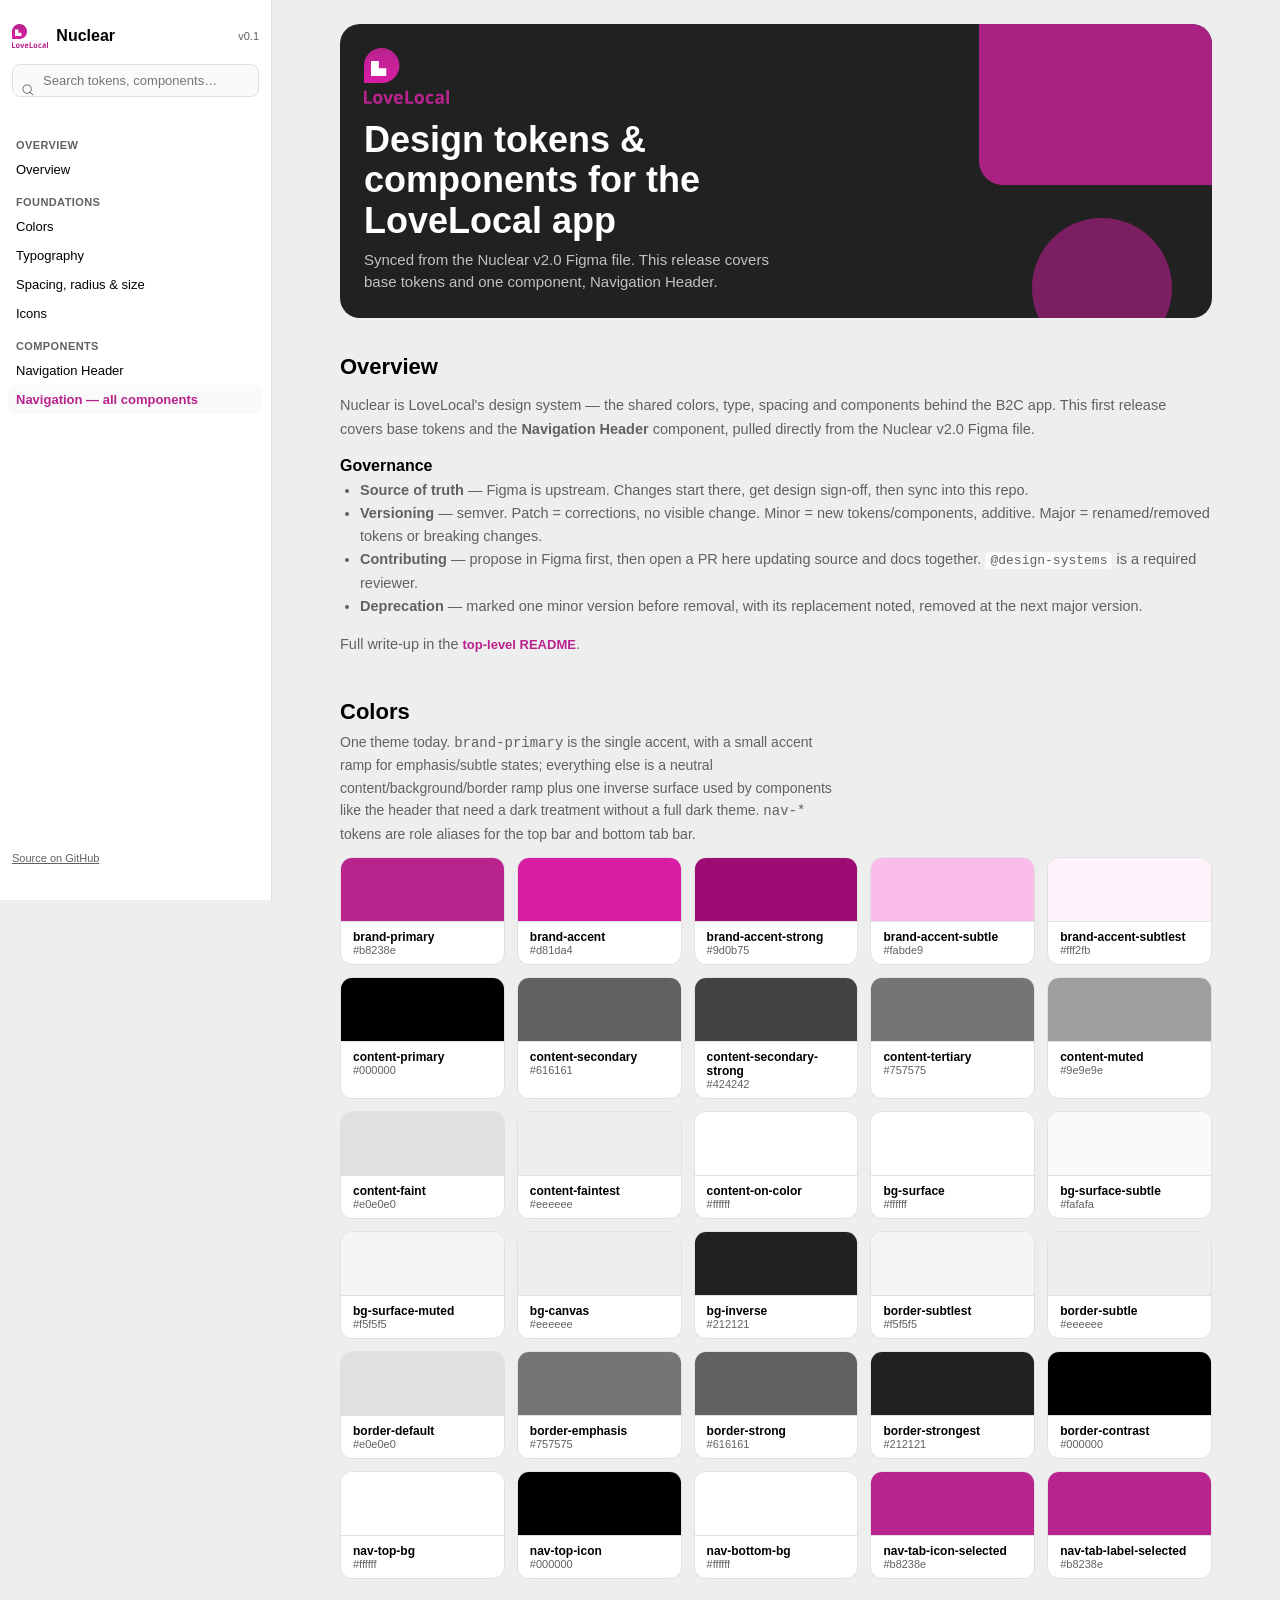
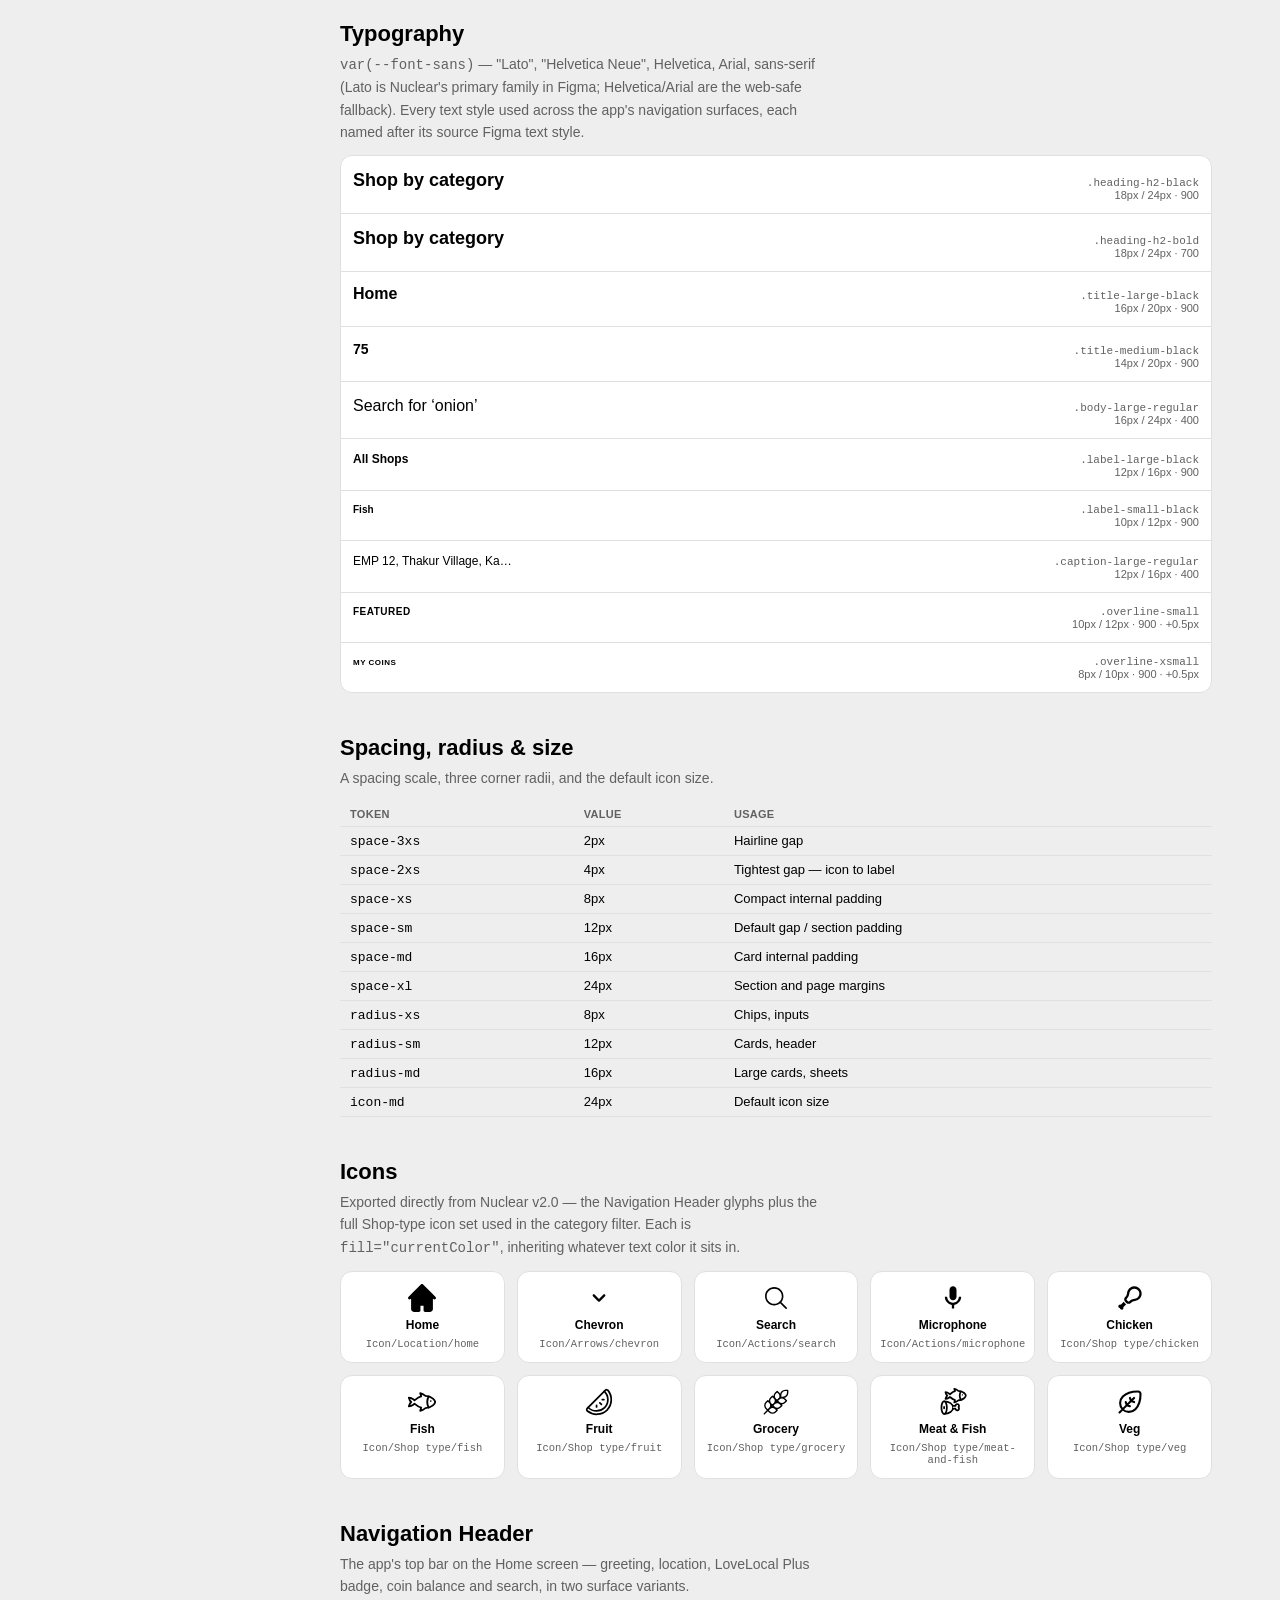
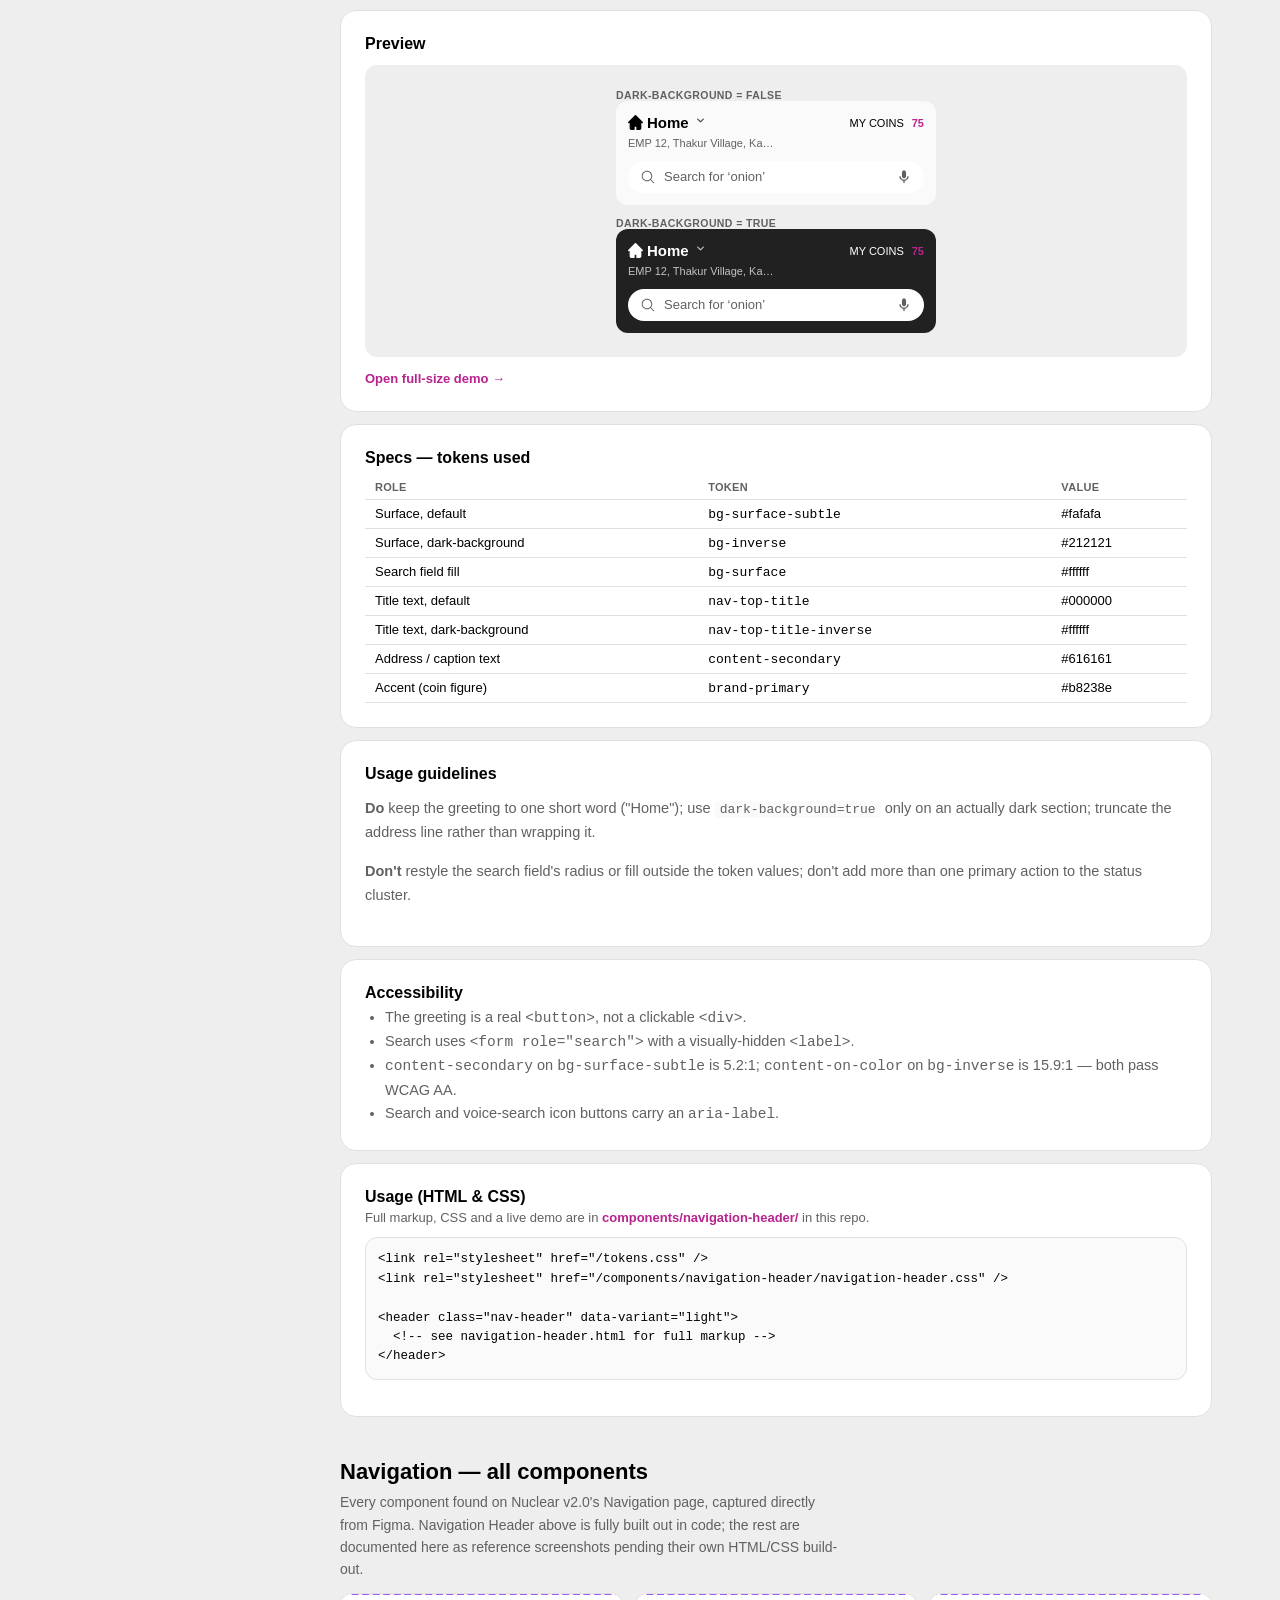
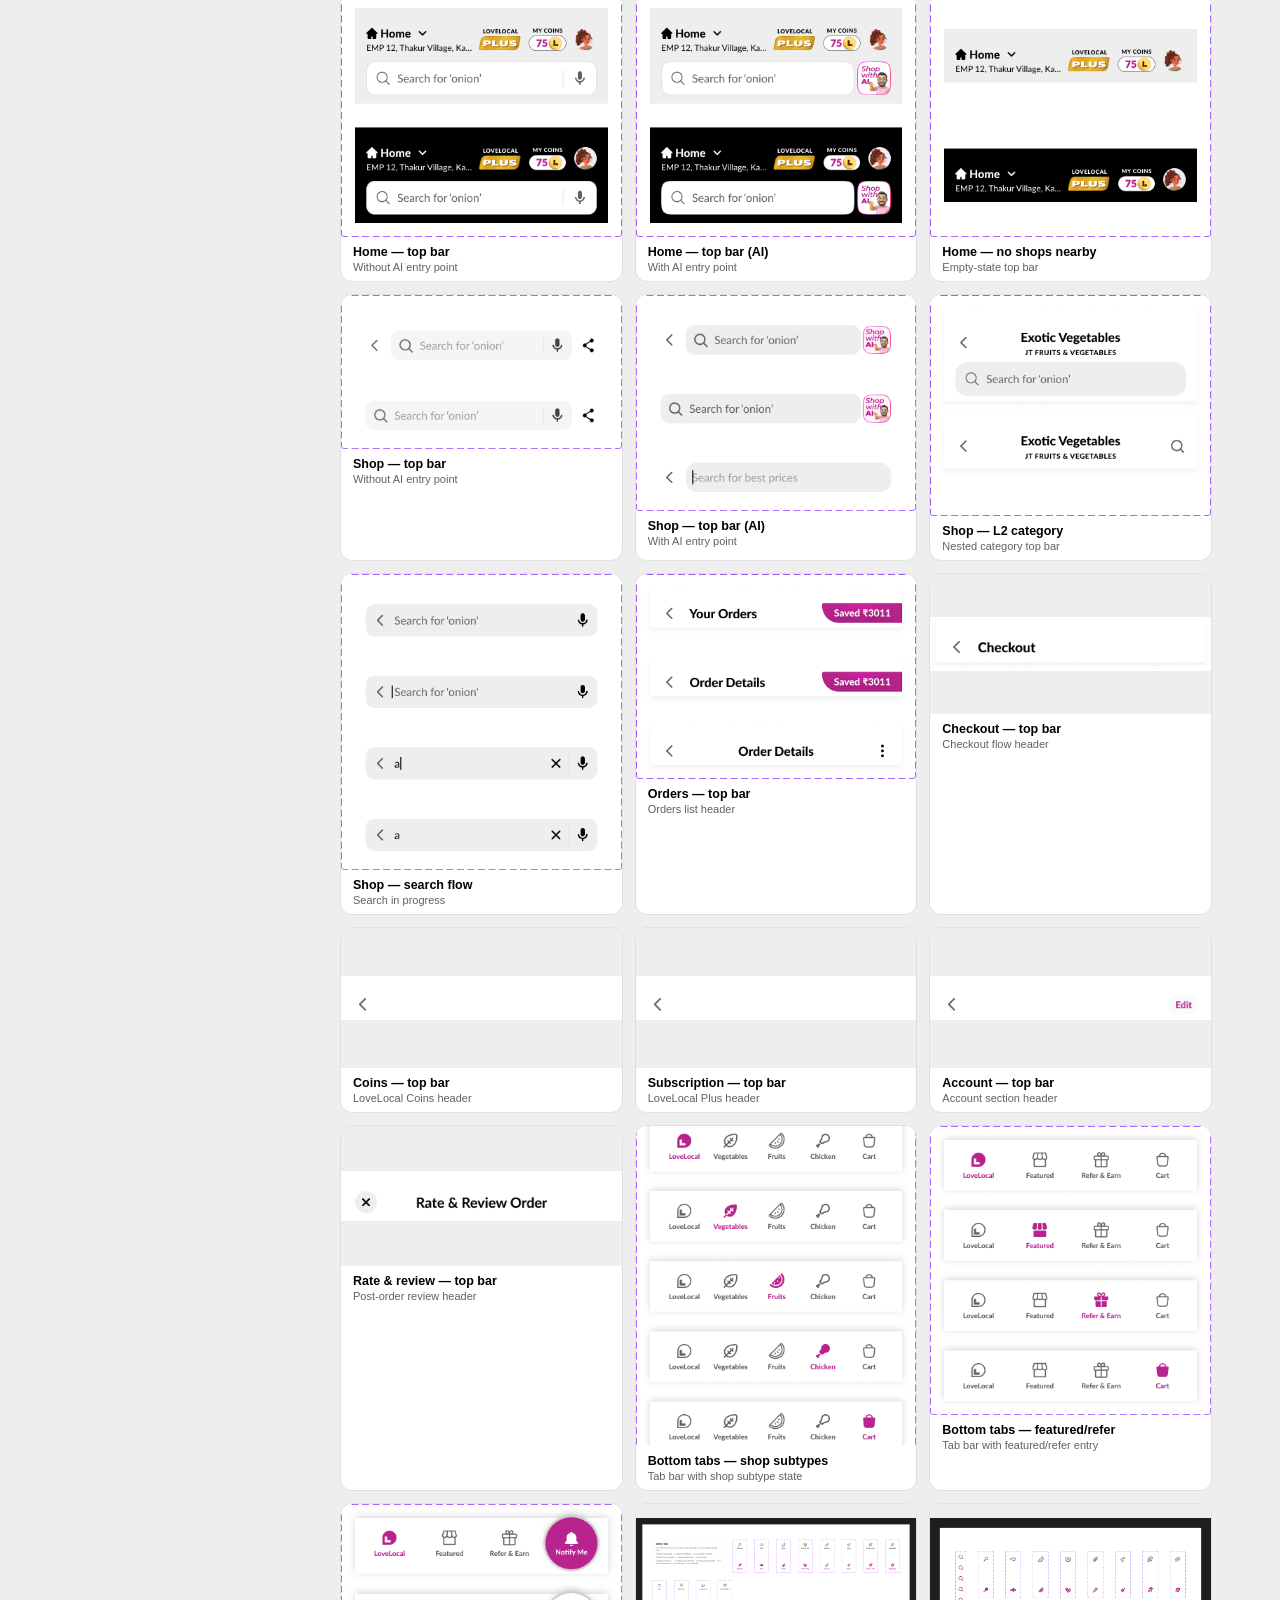
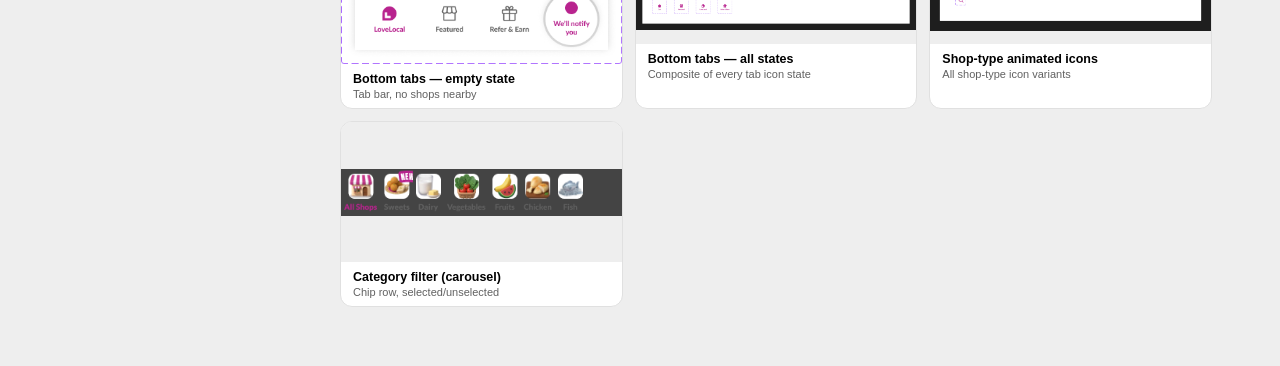
==== commit 0a892ca3: "Fix sticky sidebar, expand icons/typography, add full components gallery - Sidebar: remove conflicti" ====
--- a/index.html
+++ b/index.html
@@ -7,12 +7,15 @@
 <link rel="stylesheet" href="tokens.css" />
 <style>
   * { box-sizing: border-box; }
-  html, body { height: 100%; margin: 0; }
+  html { margin: 0; }
   body {
+    margin: 0;
+    min-height: 100vh;
     font-family: var(--font-sans);
     background: var(--bg-canvas);
     color: var(--content-primary);
     display: flex;
+    align-items: flex-start;
   }
   code, pre { font-family: "SFMono-Regular", Consolas, Menlo, monospace; }
 
@@ -148,6 +151,14 @@
   .icon-tile .glyph svg { width: 100%; height: 100%; display: block; }
   .icon-tile .name { font-size: 12px; font-weight: 700; }
   .icon-tile .fig-name { font-size: 10.5px; color: var(--content-secondary); font-family: monospace; }
+
+  .gallery-grid { display: grid; grid-template-columns: repeat(auto-fill, minmax(220px, 1fr)); gap: var(--space-sm); }
+  .gallery-item { background: var(--bg-surface); border: 1px solid var(--border-default); border-radius: 12px; overflow: hidden; }
+  .gallery-item .shot { background: var(--bg-canvas); display: flex; align-items: center; justify-content: center; min-height: 140px; max-height: 320px; overflow: hidden; }
+  .gallery-item .shot img { width: 100%; height: auto; display: block; }
+  .gallery-item .meta { padding: var(--space-xs) var(--space-sm); }
+  .gallery-item .meta .name { font-size: 12.5px; font-weight: 700; }
+  .gallery-item .meta .desc { font-size: 11px; color: var(--content-secondary); margin-top: 2px; }
 
   .card { background: var(--bg-surface); border: 1px solid var(--border-default); border-radius: 16px; padding: var(--space-xl); }
   .card + .card { margin-top: var(--space-sm); }
@@ -214,14 +225,15 @@
       </div>
       <div class="group" data-group="foundations">
         <div class="group-label">Foundations</div>
-        <a href="#colors" data-label="colors color brand-primary content-primary content-secondary content-faintest content-on-color bg-surface bg-surface-subtle bg-canvas bg-inverse border-default border-emphasis border-strongest">Colors</a>
-        <a href="#typography" data-label="typography type title-large-black title-medium-black body-large-regular caption-large-regular overline-xsmall helvetica lato">Typography</a>
-        <a href="#spacing" data-label="spacing space-2xs space-xs space-sm space-xl icon-md">Spacing &amp; size</a>
-        <a href="#icons" data-label="icons icon home chevron search microphone glyphs">Icons</a>
+        <a href="#colors" data-label="colors color brand primary accent content secondary tertiary muted faint bg surface canvas inverse border subtle default emphasis strong strongest contrast nav tab shadow">Colors</a>
+        <a href="#typography" data-label="typography type heading title label body caption overline black bold regular lato helvetica">Typography</a>
+        <a href="#spacing" data-label="spacing space radius 2xs 3xs xs sm md xl icon size">Spacing, radius &amp; size</a>
+        <a href="#icons" data-label="icons icon home chevron search microphone chicken fish fruit grocery meat veg shop type glyphs">Icons</a>
       </div>
       <div class="group" data-group="components">
         <div class="group-label">Components</div>
         <a href="#navigation-header" data-label="navigation header component nav top home status search">Navigation Header</a>
+        <a href="#components-gallery" data-label="components gallery screenshots shop home orders checkout coins subscription account rate review tabs category filter">Navigation — all components</a>
       </div>
     </nav>
     <footer>
@@ -257,25 +269,25 @@
 
     <section id="colors">
       <h2>Colors</h2>
-      <p class="section-desc">One theme today. <code>brand-primary</code> is the single accent; everything else is a neutral ramp plus one inverse surface used by components like the header that need a dark treatment without a full dark theme.</p>
+      <p class="section-desc">One theme today. <code>brand-primary</code> is the single accent, with a small accent ramp for emphasis/subtle states; everything else is a neutral content/background/border ramp plus one inverse surface used by components like the header that need a dark treatment without a full dark theme. <code>nav-*</code> tokens are role aliases for the top bar and bottom tab bar.</p>
       <div class="swatches" id="color-swatches"></div>
     </section>
 
     <section id="typography">
       <h2>Typography</h2>
-      <p class="section-desc"><code>var(--font-sans)</code> — "Helvetica Neue", Helvetica, Arial, "Lato", sans-serif. Five styles, each named after its source Figma text style.</p>
+      <p class="section-desc"><code>var(--font-sans)</code> — "Lato", "Helvetica Neue", Helvetica, Arial, sans-serif (Lato is Nuclear's primary family in Figma; Helvetica/Arial are the web-safe fallback). Every text style used across the app's navigation surfaces, each named after its source Figma text style.</p>
       <div class="type-rows" id="type-rows"></div>
     </section>
 
     <section id="spacing">
-      <h2>Spacing &amp; size</h2>
-      <p class="section-desc">A four-step spacing scale plus the default icon size.</p>
+      <h2>Spacing, radius &amp; size</h2>
+      <p class="section-desc">A spacing scale, three corner radii, and the default icon size.</p>
       <table class="spec-table" id="spacing-table"></table>
     </section>
 
     <section id="icons">
       <h2>Icons</h2>
-      <p class="section-desc">Exported directly from the Nuclear v2.0 Figma instances used inside Navigation Header — not a generic icon set. Each is <code>fill="currentColor"</code>, inheriting whatever text color it sits in.</p>
+      <p class="section-desc">Exported directly from Nuclear v2.0 — the Navigation Header glyphs plus the full Shop-type icon set used in the category filter. Each is <code>fill="currentColor"</code>, inheriting whatever text color it sits in.</p>
       <div class="icon-grid" id="icon-grid"></div>
     </section>
 
@@ -341,49 +353,116 @@
 &lt;/header&gt;</code></pre>
       </div>
     </section>
+
+    <section id="components-gallery">
+      <h2>Navigation — all components</h2>
+      <p class="section-desc">Every component found on Nuclear v2.0's Navigation page, captured directly from Figma. Navigation Header above is fully built out in code; the rest are documented here as reference screenshots pending their own HTML/CSS build-out.</p>
+      <div class="gallery-grid" id="gallery-grid"></div>
+    </section>
   </main>
 
   <script>
     // ---------- data ----------
     var colorTokens = [
       ["brand-primary", "#b8238e"],
+      ["brand-accent", "#d81da4"],
+      ["brand-accent-strong", "#9d0b75"],
+      ["brand-accent-subtle", "#fabde9"],
+      ["brand-accent-subtlest", "#fff2fb"],
       ["content-primary", "#000000"],
       ["content-secondary", "#616161"],
+      ["content-secondary-strong", "#424242"],
+      ["content-tertiary", "#757575"],
+      ["content-muted", "#9e9e9e"],
+      ["content-faint", "#e0e0e0"],
       ["content-faintest", "#eeeeee"],
       ["content-on-color", "#ffffff"],
       ["bg-surface", "#ffffff"],
       ["bg-surface-subtle", "#fafafa"],
+      ["bg-surface-muted", "#f5f5f5"],
       ["bg-canvas", "#eeeeee"],
       ["bg-inverse", "#212121"],
+      ["border-subtlest", "#f5f5f5"],
+      ["border-subtle", "#eeeeee"],
       ["border-default", "#e0e0e0"],
       ["border-emphasis", "#757575"],
-      ["border-strongest", "#212121"]
+      ["border-strong", "#616161"],
+      ["border-strongest", "#212121"],
+      ["border-contrast", "#000000"],
+      ["nav-top-bg", "#ffffff"],
+      ["nav-top-icon", "#000000"],
+      ["nav-bottom-bg", "#ffffff"],
+      ["nav-tab-icon-selected", "#b8238e"],
+      ["nav-tab-label-selected", "#b8238e"]
     ];
     var typeStyles = [
+      ["heading-h2-black", "Shop by category", "18px / 24px · 900"],
+      ["heading-h2-bold", "Shop by category", "18px / 24px · 700"],
       ["title-large-black", "Home", "16px / 20px · 900"],
       ["title-medium-black", "75", "14px / 20px · 900"],
       ["body-large-regular", "Search for ‘onion’", "16px / 24px · 400"],
+      ["label-large-black", "All Shops", "12px / 16px · 900"],
+      ["label-small-black", "Fish", "10px / 12px · 900"],
       ["caption-large-regular", "EMP 12, Thakur Village, Ka…", "12px / 16px · 400"],
+      ["overline-small", "FEATURED", "10px / 12px · 900 · +0.5px"],
       ["overline-xsmall", "MY COINS", "8px / 10px · 900 · +0.5px"]
     ];
     var spacingTokens = [
+      ["space-3xs", "2px", "Hairline gap"],
       ["space-2xs", "4px", "Tightest gap — icon to label"],
       ["space-xs", "8px", "Compact internal padding"],
       ["space-sm", "12px", "Default gap / section padding"],
+      ["space-md", "16px", "Card internal padding"],
       ["space-xl", "24px", "Section and page margins"],
+      ["radius-xs", "8px", "Chips, inputs"],
+      ["radius-sm", "12px", "Cards, header"],
+      ["radius-md", "16px", "Large cards, sheets"],
       ["icon-md", "24px", "Default icon size"]
     ];
     var ICONS = {
       home: '<svg viewBox="0 0 16 16" fill="none"><g clip-path="url(#h)"><path fill-rule="evenodd" clip-rule="evenodd" d="M7.3707 0.260258C7.53762 0.0936147 7.76398 0 8 0C8.23602 0 8.46239 0.0936147 8.6293 0.260258L13.9699 5.59365L15.7501 7.37145C15.9123 7.5391 16.002 7.76364 16 7.99671C15.9979 8.22977 15.9043 8.45272 15.7393 8.61753C15.5743 8.78234 15.351 8.87582 15.1176 8.87785C14.8842 8.87987 14.6594 8.79028 14.4915 8.62836L14.2307 8.36791V14.2222C14.2307 14.6937 14.0432 15.1459 13.7093 15.4793C13.3755 15.8127 12.9227 16 12.4505 16H9.78021C9.54414 16 9.31774 15.9063 9.15081 15.7396C8.98388 15.5729 8.89011 15.3469 8.89011 15.1111V12.4444H7.1099V15.1111C7.1099 15.3469 7.01612 15.5729 6.84919 15.7396C6.68226 15.9063 6.45586 16 6.21979 16H3.54948C3.07734 16 2.62454 15.8127 2.29068 15.4793C1.95683 15.1459 1.76927 14.6937 1.76927 14.2222V8.36791L1.50847 8.62836C1.34059 8.79028 1.11575 8.87987 0.88237 8.87785C0.648987 8.87582 0.425738 8.78234 0.260706 8.61753C0.095673 8.45272 0.00206168 8.22977 3.36483e-05 7.99671C-0.00199438 7.76364 0.0877231 7.5391 0.249863 7.37145L2.03007 5.59365L7.3707 0.260258Z" fill="currentColor"/></g><defs><clipPath id="h"><rect width="16" height="16" fill="white"/></clipPath></defs></svg>',
       chevron: '<svg viewBox="0 0 24 24" fill="none"><path fill-rule="evenodd" clip-rule="evenodd" d="M17.2071 9.04289C16.8166 8.65237 16.1834 8.65237 15.7929 9.04289L12 12.8358L8.20711 9.04289C7.81658 8.65237 7.18342 8.65237 6.79289 9.04289C6.40237 9.43342 6.40237 10.0666 6.79289 10.4571L11.2929 14.9571C11.6834 15.3476 12.3166 15.3476 12.7071 14.9571L17.2071 10.4571C17.5976 10.0666 17.5976 9.43342 17.2071 9.04289Z" fill="currentColor"/></svg>',
       search: '<svg viewBox="0 0 24 24" fill="none"><path fill-rule="evenodd" clip-rule="evenodd" d="M10.4896 4.0004C14.0733 4.00061 16.9779 6.90598 16.9779 10.4897C16.9777 14.0732 14.0731 16.9777 10.4896 16.9779C6.90595 16.9779 4.00058 14.0733 4.00037 10.4897C4.00037 6.90585 6.90582 4.0004 10.4896 4.0004ZM16.528 15.566C17.6826 14.1941 18.3782 12.4231 18.3783 10.4897C18.3783 6.13278 14.8465 2.60022 10.4896 2.60001C6.13262 2.60001 2.59998 6.13265 2.59998 10.4897C2.60019 14.8465 6.13275 18.3783 10.4896 18.3783C12.4231 18.3782 14.194 17.6826 15.566 16.528C15.5945 16.575 15.6291 16.6194 15.6697 16.66L20.2107 21.2C20.4841 21.4733 20.9266 21.4733 21.2 21.2C21.4733 20.9267 21.4733 20.4841 21.2 20.2107L16.6599 15.6697C16.6193 15.6291 16.575 15.5946 16.528 15.566Z" fill="currentColor"/></svg>',
-      mic: '<svg viewBox="0 0 24 24" fill="none"><path d="M12 2C12.7956 2 13.5587 2.31607 14.1213 2.87868C14.6839 3.44129 15 4.20435 15 5V11C15 11.7956 14.6839 12.5587 14.1213 13.1213C13.5587 13.6839 12.7956 14 12 14C11.2044 14 10.4413 13.6839 9.87868 13.1213C9.31607 12.5587 9 11.7956 9 11V5C9 4.20435 9.31607 3.44129 9.87868 2.87868C10.4413 2.31607 11.2044 2 12 2ZM19 11C19 14.53 16.39 17.44 13 17.93V21H11V17.93C7.61 17.44 5 14.53 5 11H7C7 12.3261 7.52678 13.5979 8.46447 14.5355C9.40215 15.4732 10.6739 16 12 16C13.3261 16 14.5979 15.4732 15.5355 14.5355C16.4732 13.5979 17 12.3261 17 11H19Z" fill="currentColor"/></svg>'
+      mic: '<svg viewBox="0 0 24 24" fill="none"><path d="M12 2C12.7956 2 13.5587 2.31607 14.1213 2.87868C14.6839 3.44129 15 4.20435 15 5V11C15 11.7956 14.6839 12.5587 14.1213 13.1213C13.5587 13.6839 12.7956 14 12 14C11.2044 14 10.4413 13.6839 9.87868 13.1213C9.31607 12.5587 9 11.7956 9 11V5C9 4.20435 9.31607 3.44129 9.87868 2.87868C10.4413 2.31607 11.2044 2 12 2ZM19 11C19 14.53 16.39 17.44 13 17.93V21H11V17.93C7.61 17.44 5 14.53 5 11H7C7 12.3261 7.52678 13.5979 8.46447 14.5355C9.40215 15.4732 10.6739 16 12 16C13.3261 16 14.5979 15.4732 15.5355 14.5355C16.4732 13.5979 17 12.3261 17 11H19Z" fill="currentColor"/></svg>',
+      chicken: '<svg viewBox="0 0 24 24" fill="none"><circle cx="16" cy="9" r="6" fill="white"/><path d="M15.7101 4C16.5401 4 17.3301 4.22 18.0001 4.66C19.1401 5.4 19.8401 6.53 20.0001 7.84C20.0573 8.47455 19.975 9.11392 19.7591 9.71334C19.5431 10.3127 19.1988 10.8577 18.7501 11.31C18.0501 12 17.1601 12.44 16.1801 12.54C14.2701 12.74 12.5901 13.5 11.3401 14.77C11.1888 14.9172 10.9861 14.9996 10.7751 14.9996C10.564 14.9996 10.3613 14.9172 10.2101 14.77L9.22006 13.78C9.14995 13.7108 9.09437 13.6282 9.05659 13.5372C9.01881 13.4462 8.99959 13.3485 9.00006 13.25C9.00006 13 9.11006 12.78 9.32006 12.57C10.5301 11.35 11.2701 9.73 11.4501 7.87C11.5801 6.54 12.2901 5.4 13.4501 4.65C14.1101 4.22 14.8901 4 15.7101 4ZM15.7101 2C14.5401 2 13.3701 2.32 12.3601 2.97C10.6001 4.1 9.63006 5.86 9.46006 7.68C9.33006 9 8.83006 10.23 7.91006 11.15L7.88006 11.18C6.72006 12.34 6.72006 14.11 7.81006 15.19L8.80006 16.18C9.35006 16.73 10.0601 17 10.7701 17C11.4801 17 12.2001 16.73 12.7501 16.18C13.7201 15.21 15.0001 14.68 16.3901 14.53C17.7601 14.38 19.1001 13.78 20.1601 12.73C20.8251 12.0659 21.3323 11.2608 21.6442 10.3742C21.9561 9.48759 22.0647 8.54223 21.962 7.60801C21.8592 6.67379 21.5478 5.77462 21.0507 4.977C20.5536 4.17939 19.8835 3.50373 19.0901 3C18.0801 2.33 16.9001 2 15.7101 2ZM6.26006 19.86C6.53006 20.42 6.44006 21.1 5.97006 21.56C5.7665 21.7666 5.50706 21.9093 5.22357 21.9707C4.94007 22.032 4.64484 22.0092 4.3741 21.9052C4.10335 21.8011 3.86886 21.6203 3.69939 21.3849C3.52992 21.1495 3.43284 20.8698 3.42006 20.58C3.13029 20.5672 2.85055 20.4701 2.61516 20.3007C2.37976 20.1312 2.19895 19.8967 2.0949 19.626C1.99085 19.3552 1.96809 19.06 2.0294 18.7765C2.09071 18.493 2.23343 18.2336 2.44006 18.03C2.90006 17.57 3.59006 17.47 4.14006 17.74L6.62006 15.31C6.76006 15.5 6.92006 15.72 7.10006 15.9L8.09006 16.89C8.30006 17.09 8.50006 17.26 8.76006 17.41L6.26006 19.86Z" fill="currentColor"/></svg>',
+      fish: '<svg viewBox="0 0 24 24" fill="none"><g clip-path="url(#fi)"><path d="M11.25 7.125C8.87297 7.69734 6.83672 9.57703 5.61094 10.567C5.25731 10.2394 4.88463 9.9329 4.49484 9.64922C2.79047 8.40422 0.75 8.25 0.75 8.25C0.75 8.25 1.28297 10.6655 2.68875 11.992C1.28297 13.3191 0.75 15.7345 0.75 15.7345C0.75 15.7345 2.79047 15.5803 4.49484 14.3353C4.88134 14.0541 5.25089 13.7503 5.60156 13.4255C6.825 14.4164 8.87063 16.3008 11.25 16.875L10.5 19.5C12.3483 19.1873 14.1966 17.8355 14.94 17.2383C21 16.9688 23.25 13.0781 23.25 12C23.25 10.9688 21 7.03125 14.9583 6.76266C14.2275 6.17719 12.3637 4.815 10.5 4.5L11.25 7.125Z" fill="white" stroke="currentColor" stroke-width="1.6" stroke-linejoin="round"/><path d="M19.5 11.9995C19.9142 11.9995 20.25 11.6637 20.25 11.2495C20.25 10.8353 19.9142 10.4995 19.5 10.4995C19.0858 10.4995 18.75 10.8353 18.75 11.2495C18.75 11.6637 19.0858 11.9995 19.5 11.9995Z" fill="currentColor"/><path d="M17.7361 16.6875C16.9096 15.2635 16.4744 13.6464 16.4744 12C16.4744 10.3536 16.9096 8.73646 17.7361 7.3125" stroke="currentColor" stroke-width="1.6" stroke-miterlimit="20" stroke-linecap="round"/></g><defs><clipPath id="fi"><rect width="24" height="24" fill="white"/></clipPath></defs></svg>',
+      fruit: '<svg viewBox="0 0 24 24" fill="none"><g clip-path="url(#fr)"><path d="M1.92356 17.544C1.77952 17.6881 1.66753 17.8609 1.59494 18.0513C1.52234 18.2416 1.49078 18.4451 1.50232 18.6485C1.51386 18.8519 1.56824 19.0505 1.66189 19.2314C1.75555 19.4123 1.88636 19.5714 2.04578 19.6982C4.46708 21.6439 7.51723 22.6354 10.6198 22.4851C13.7224 22.3349 16.6625 21.0534 18.8845 18.8828C21.054 16.661 22.3349 13.7217 22.4851 10.62C22.6354 7.51826 21.6445 4.46889 19.6999 2.04786C19.5733 1.88819 19.4145 1.75707 19.2337 1.66308C19.0529 1.56909 18.8544 1.51436 18.651 1.50247C18.4476 1.49057 18.244 1.52179 18.0535 1.59408C17.863 1.66636 17.69 1.77808 17.5457 1.92191L1.92356 17.544Z" fill="white" stroke="currentColor" stroke-width="1.5" stroke-linecap="round" stroke-linejoin="round"/><path d="M2.76331 16.7081C4.59831 18.5944 7.10723 19.6749 9.73856 19.7119C12.3699 19.749 14.9083 18.7397 16.7957 16.9059C18.6294 15.0184 19.6385 12.4799 19.6013 9.84859C19.564 7.21726 18.4834 4.70841 16.597 2.87354M14.8001 9.89859H16.1977M12.6991 12.6974L14.0986 14.0968M9.90032 14.7965V16.1941" stroke="currentColor" stroke-width="1.5" stroke-linecap="round" stroke-linejoin="round"/></g><defs><clipPath id="fr"><rect width="24" height="24" fill="white"/></clipPath></defs></svg>',
+      grocery: '<svg viewBox="0 0 24 24" fill="none"><path d="M2 22L16 8L2 22ZM3.47 12.53L5 11L6.53 12.53C7.1834 13.186 7.55026 14.0741 7.55026 15C7.55026 15.9259 7.1834 16.814 6.53 17.47L5 19L3.47 17.47C2.8166 16.814 2.44974 15.9259 2.44974 15C2.44974 14.0741 2.8166 13.186 3.47 12.53ZM7.47 8.53L9 7L10.53 8.53C11.1834 9.18598 11.5503 10.0741 11.5503 11C11.5503 11.9259 11.1834 12.814 10.53 13.47L9 15L7.47 13.47C6.8166 12.814 6.44974 11.9259 6.44974 11C6.44974 10.0741 6.8166 9.18598 7.47 8.53ZM11.47 4.53L13 3L14.53 4.53C15.1834 5.18598 15.5503 6.07413 15.5503 7C15.5503 7.92587 15.1834 8.81402 14.53 9.47L13 11L11.47 9.47C10.8166 8.81402 10.4497 7.92587 10.4497 7C10.4497 6.07413 10.8166 5.18598 11.47 4.53ZM20 2H22V4C22 5.06087 21.5786 6.07828 20.8284 6.82843C20.0783 7.57857 19.0609 8 18 8H16V6C16 4.93913 16.4214 3.92172 17.1716 3.17157C17.9217 2.42143 18.9391 2 20 2Z" fill="white"/><path d="M2 22L16 8M16 8H18C19.0609 8 20.0783 7.57857 20.8284 6.82843C21.5786 6.07828 22 5.06087 22 4V2H20C18.9391 2 17.9217 2.42143 17.1716 3.17157C16.4214 3.92172 16 4.93913 16 6V8ZM3.47 12.53L5 11L6.53 12.53C7.1834 13.186 7.55026 14.0741 7.55026 15C7.55026 15.9259 7.1834 16.814 6.53 17.47L5 19L3.47 17.47C2.8166 16.814 2.44974 15.9259 2.44974 15C2.44974 14.0741 2.8166 13.186 3.47 12.53ZM7.47 8.53L9 7L10.53 8.53C11.1834 9.18598 11.5503 10.0741 11.5503 11C11.5503 11.9259 11.1834 12.814 10.53 13.47L9 15L7.47 13.47C6.8166 12.814 6.44974 11.9259 6.44974 11C6.44974 10.0741 6.8166 9.18598 7.47 8.53ZM11.47 4.53L13 3L14.53 4.53C15.1834 5.18598 15.5503 6.07413 15.5503 7C15.5503 7.92587 15.1834 8.81402 14.53 9.47L13 11L11.47 9.47C10.8166 8.81402 10.4497 7.92587 10.4497 7C10.4497 6.07413 10.8166 5.18598 11.47 4.53Z" stroke="currentColor" stroke-width="1.2" stroke-linecap="round" stroke-linejoin="round"/><path d="M11.47 17.47L13 19L11.47 20.53C10.814 21.1834 9.92587 21.5502 9 21.5502C8.07413 21.5502 7.18598 21.1834 6.53 20.53L5 19L6.53 17.47C7.18598 16.8166 8.07413 16.4497 9 16.4497C9.92587 16.4497 10.814 16.8166 11.47 17.47ZM15.47 13.47L17 15L15.47 16.53C14.814 17.1834 13.9259 17.5502 13 17.5502C12.0741 17.5502 11.186 17.1834 10.53 16.53L9 15L10.53 13.47C11.186 12.8166 12.0741 12.4497 13 12.4497C13.9259 12.4497 14.814 12.8166 15.47 13.47ZM19.47 9.46997L21 11L19.47 12.53C18.814 13.1834 17.9259 13.5502 17 13.5502C16.0741 13.5502 15.186 13.1834 14.53 12.53L13 11L14.53 9.46997C15.186 8.81657 16.0741 8.44971 17 8.44971C17.9259 8.44971 18.814 8.81657 19.47 9.46997Z" fill="white" stroke="currentColor" stroke-width="1.2" stroke-linecap="round" stroke-linejoin="round"/></svg>',
+      meatfish: '<svg viewBox="0 0 24 24" fill="none"><g clip-path="url(#mf)"><path d="M4.44325 22.2462C8.72015 22.222 12.1738 19.776 12.1567 16.7826C12.1406 13.7891 8.66013 11.3816 4.38378 11.4053" fill="white"/><path d="M4.44325 22.2462C8.72015 22.222 12.1738 19.776 12.1567 16.7826C12.1406 13.7891 8.66013 11.3816 4.38378 11.4053" stroke="currentColor" stroke-width="1.5" stroke-linecap="round" stroke-linejoin="round"/><path d="M11.9004 15.4169L14.0539 15.4044C14.0524 15.1498 14.1138 14.8987 14.2326 14.6734C14.3513 14.4481 14.5238 14.2556 14.7348 14.1129C14.9457 13.9701 15.1886 13.8817 15.4419 13.8553C15.6952 13.8288 15.9511 13.8653 16.187 13.9614C16.4228 14.0575 16.6313 14.2103 16.7941 14.4062C16.9568 14.6022 17.0686 14.8352 17.1198 15.0847C17.1709 15.3342 17.1597 15.5924 17.0872 15.8366C17.0147 16.0807 16.8831 16.3032 16.704 16.4843C16.8853 16.6633 17.0196 16.8843 17.095 17.1276C17.1705 17.3709 17.1847 17.6291 17.1365 17.8792C17.0884 18.1294 16.9792 18.3638 16.8188 18.5617C16.6583 18.7595 16.4516 18.9148 16.2168 19.0136C15.982 19.1125 15.7264 19.1519 15.4728 19.1284C15.2191 19.1049 14.9752 19.0191 14.7626 18.8788C14.55 18.7385 14.3753 18.5478 14.254 18.3238C14.1326 18.0998 14.0685 17.8494 14.0671 17.5946L12.0735 17.6062M2.09039 16.839C2.10642 19.8325 3.16075 22.254 4.44255 22.2464C5.72601 22.2392 6.75291 19.8068 6.73579 16.8133C6.71977 13.8199 5.66544 11.3983 4.38363 11.406C3.10018 11.4131 2.07327 13.8456 2.09039 16.839ZM4.38268 16.2788L4.38875 17.3739L4.38268 16.2788Z" fill="white"/><path d="M11.9004 15.4169L14.0539 15.4044C14.0524 15.1498 14.1138 14.8987 14.2326 14.6734C14.3513 14.4481 14.5238 14.2556 14.7348 14.1129C14.9457 13.9701 15.1886 13.8817 15.4419 13.8553C15.6952 13.8288 15.9511 13.8653 16.187 13.9614C16.4228 14.0575 16.6313 14.2103 16.7941 14.4062C16.9568 14.6022 17.0686 14.8352 17.1198 15.0847C17.1709 15.3342 17.1597 15.5924 17.0872 15.8366C17.0147 16.0807 16.8831 16.3032 16.704 16.4843C16.8853 16.6633 17.0196 16.8843 17.095 17.1276C17.1705 17.3709 17.1847 17.6291 17.1365 17.8792C17.0884 18.1294 16.9792 18.3638 16.8188 18.5617C16.6583 18.7595 16.4516 18.9148 16.2168 19.0136C15.982 19.1125 15.7264 19.1519 15.4728 19.1284C15.2191 19.1049 14.9752 19.0191 14.7626 18.8788C14.55 18.7385 14.3753 18.5478 14.254 18.3238C14.1326 18.0998 14.0685 17.8494 14.0671 17.5946L12.0735 17.6062M4.38268 16.2788L4.38875 17.3739M2.09039 16.839C2.10642 19.8325 3.16075 22.254 4.44255 22.2464C5.72601 22.2392 6.75291 19.8068 6.73579 16.8133C6.71977 13.8199 5.66544 11.3983 4.38363 11.406C3.10018 11.4131 2.07327 13.8456 2.09039 16.839Z" stroke="currentColor" stroke-width="1.5" stroke-linecap="round" stroke-linejoin="round"/><path d="M13.7077 2.75633C11.867 3.19953 10.2902 4.65509 9.34103 5.42171C9.0672 5.16798 8.77861 4.93066 8.47677 4.71099C7.15697 3.74691 5.5769 3.62749 5.5769 3.62749C5.5769 3.62749 5.98962 5.49794 7.0782 6.52518C5.98962 7.55278 5.5769 9.42323 5.5769 9.42323C5.5769 9.42323 7.15697 9.30381 8.47677 8.33973C8.77606 8.12195 9.06222 7.88669 9.33377 7.63518C10.2812 8.40252 11.8652 9.86171 13.7077 10.3064L13.1269 12.3391C14.5582 12.097 15.9894 11.0501 16.5651 10.5877C21.2577 10.379 23 7.36621 23 6.53135C23 5.73279 21.2577 2.68374 16.5793 2.47575C16.0134 2.02238 14.5702 0.967557 13.1269 0.723633L13.7077 2.75633Z" fill="white" stroke="currentColor" stroke-width="1.5" stroke-linejoin="round"/><path d="M20.0959 6.53239C20.4167 6.53239 20.6767 6.27237 20.6767 5.95162C20.6767 5.63087 20.4167 5.37085 20.0959 5.37085C19.7752 5.37085 19.5151 5.63087 19.5151 5.95162C19.5151 6.27237 19.7752 6.53239 20.0959 6.53239Z" fill="currentColor"/><path d="M18.7305 10.1613C18.0906 9.05859 17.7535 7.80634 17.7535 6.53143C17.7535 5.25652 18.0906 4.00427 18.7305 2.90161" stroke="currentColor" stroke-width="1.5" stroke-miterlimit="20" stroke-linecap="round"/></g><defs><clipPath id="mf"><rect width="24" height="24" fill="white"/></clipPath></defs></svg>',
+      veg: '<svg viewBox="0 0 24 24" fill="none"><path d="M5.68218 18.3178C8.64649 21.2821 13.5427 21.1936 16.6171 18.1192C20.5392 14.1971 21.0326 8.16342 20.9984 5.07637C20.9984 4.52607 20.7798 3.99831 20.3907 3.60919C20.0016 3.22007 19.4738 3.00147 18.9235 3.00147C15.8365 2.96857 9.80413 3.46073 5.88081 7.38281C2.80643 10.4572 2.71787 15.3535 5.68218 18.3178ZM5.68218 18.3178L3 21M5.68218 18.3178L12.8393 11.1607M15.5227 8.47719L12.8406 11.1594L15.5227 12.0551M12.8406 11.1607L11.9448 8.47719M11.9448 15.6331L10.4608 15.1397C10.0881 15.0154 9.7494 14.8061 9.47161 14.5284C9.19382 14.2506 8.98453 13.9119 8.86031 13.5392L8.36689 12.0551" fill="white" stroke="currentColor" stroke-width="1.8" stroke-linecap="round" stroke-linejoin="round"/></svg>'
     };
     var iconList = [
       { key: "home", label: "Home", fig: "Icon/Location/home" },
       { key: "chevron", label: "Chevron", fig: "Icon/Arrows/chevron" },
       { key: "search", label: "Search", fig: "Icon/Actions/search" },
-      { key: "mic", label: "Microphone", fig: "Icon/Actions/microphone" }
+      { key: "mic", label: "Microphone", fig: "Icon/Actions/microphone" },
+      { key: "chicken", label: "Chicken", fig: "Icon/Shop type/chicken" },
+      { key: "fish", label: "Fish", fig: "Icon/Shop type/fish" },
+      { key: "fruit", label: "Fruit", fig: "Icon/Shop type/fruit" },
+      { key: "grocery", label: "Grocery", fig: "Icon/Shop type/grocery" },
+      { key: "meatfish", label: "Meat & Fish", fig: "Icon/Shop type/meat-and-fish" },
+      { key: "veg", label: "Veg", fig: "Icon/Shop type/veg" }
+    ];
+    var galleryItems = [
+      ["top-home-without-ai.png", "Home — top bar", "Without AI entry point"],
+      ["top-home-with-ai.png", "Home — top bar (AI)", "With AI entry point"],
+      ["top-home-no-shops-nearby.png", "Home — no shops nearby", "Empty-state top bar"],
+      ["top-shop-without-ai.png", "Shop — top bar", "Without AI entry point"],
+      ["top-shop-with-ai.png", "Shop — top bar (AI)", "With AI entry point"],
+      ["top-shop-l2.png", "Shop — L2 category", "Nested category top bar"],
+      ["top-shop-search-flow.png", "Shop — search flow", "Search in progress"],
+      ["top-orders.png", "Orders — top bar", "Orders list header"],
+      ["top-checkout.png", "Checkout — top bar", "Checkout flow header"],
+      ["top-coins.png", "Coins — top bar", "LoveLocal Coins header"],
+      ["top-subscription.png", "Subscription — top bar", "LoveLocal Plus header"],
+      ["top-account.png", "Account — top bar", "Account section header"],
+      ["top-rate-review.png", "Rate &amp; review — top bar", "Post-order review header"],
+      ["bottom-shop-subtypes.png", "Bottom tabs — shop subtypes", "Tab bar with shop subtype state"],
+      ["bottom-featured-refer.png", "Bottom tabs — featured/refer", "Tab bar with featured/refer entry"],
+      ["bottom-no-shops-nearby.png", "Bottom tabs — empty state", "Tab bar, no shops nearby"],
+      ["bottom-tabs-all.png", "Bottom tabs — all states", "Composite of every tab icon state"],
+      ["shop-type-animated-icons.png", "Shop-type animated icons", "All shop-type icon variants"],
+      ["category-filter.png", "Category filter (carousel)", "Chip row, selected/unselected"]
     ];
 
     // ---------- render: colors ----------
@@ -429,6 +508,17 @@
         '<div class="name">' + ic.label + '</div>' +
         '<div class="fig-name">' + ic.fig + '</div>';
       iconGrid.appendChild(tile);
+    });
+
+    // ---------- render: components gallery ----------
+    var galleryGrid = document.getElementById("gallery-grid");
+    galleryItems.forEach(function (g) {
+      var item = document.createElement("div");
+      item.className = "gallery-item";
+      item.innerHTML =
+        '<div class="shot"><img src="assets/components/' + g[0] + '" alt="' + g[1] + '" loading="lazy" /></div>' +
+        '<div class="meta"><div class="name">' + g[1] + '</div><div class="desc">' + g[2] + '</div></div>';
+      galleryGrid.appendChild(item);
     });
 
     // ---------- render: mini header previews ----------
--- a/tokens.css
+++ b/tokens.css
@@ -1,36 +1,97 @@
-/* Nuclear — generated from tokens.json. Do not hand-edit; re-export from Figma (Nuclear v2.0). */
+/* Nuclear — generated from Nuclear v2.0 (Figma). Do not hand-edit; re-export from Figma. */
 
 :root {
-  /* Color */
-  --brand-primary: #b8238e;
+  /* Color — content */
   --content-primary: #000000;
   --content-secondary: #616161;
+  --content-secondary-strong: #424242;
+  --content-tertiary: #757575;
+  --content-muted: #9e9e9e;
+  --content-faint: #e0e0e0;
   --content-faintest: #eeeeee;
   --content-on-color: #ffffff;
+
+  /* Color — brand */
+  --brand-primary: #b8238e;
+  --brand-accent: #d81da4;
+  --brand-accent-strong: #9d0b75;
+  --brand-accent-subtle: #fabde9;
+  --brand-accent-subtlest: #fff2fb;
+
+  /* Color — background */
   --bg-surface: #ffffff;
   --bg-surface-subtle: #fafafa;
+  --bg-surface-muted: #f5f5f5;
   --bg-canvas: #eeeeee;
   --bg-inverse: #212121;
+
+  /* Color — border */
+  --border-subtlest: #f5f5f5;
+  --border-subtle: #eeeeee;
   --border-default: #e0e0e0;
   --border-emphasis: #757575;
+  --border-strong: #616161;
   --border-strongest: #212121;
+  --border-contrast: #000000;
+
+  /* Color — navigation (top bar) */
+  --nav-top-bg: #ffffff;
   --nav-top-title: var(--content-primary);
   --nav-top-title-inverse: var(--content-on-color);
+  --nav-top-icon: #000000;
+  --nav-top-search-bg: #eeeeee;
+  --nav-top-search-border: #eeeeee;
+
+  /* Color — navigation (bottom tab bar) */
+  --nav-bottom-bg: #ffffff;
+  --nav-tab-icon-selected: var(--brand-primary);
+  --nav-tab-icon-knockout: #ffffff;
+  --nav-tab-label-selected: var(--brand-primary);
+
+  /* Color — shadow */
+  --shadow-low: #00000066;
 
   /* Type */
-  --font-sans: "Helvetica Neue", Helvetica, Arial, "Lato", sans-serif;
+  --font-sans: "Lato", "Helvetica Neue", Helvetica, Arial, sans-serif;
+  --letter-spacing-none: 0;
+  --letter-spacing-caps: 0.5px;
 
   /* Spacing */
+  --space-3xs: 2px;
   --space-2xs: 4px;
   --space-xs: 8px;
   --space-sm: 12px;
+  --space-md: 16px;
   --space-xl: 24px;
+
+  /* Radius */
+  --radius-xs: 8px;
+  --radius-sm: 12px;
+  --radius-md: 16px;
 
   /* Size */
   --icon-md: 24px;
+
+  /* Effects */
+  --effect-offset-sm: 4px;
+  --effect-blur-xs: 8px;
+  --effect-blur-sm: 16px;
+  --shadow-low-value: 0 var(--effect-offset-sm) var(--effect-blur-sm) 0 var(--shadow-low);
 }
 
 /* Type styles */
+.heading-h2-black {
+  font-family: var(--font-sans);
+  font-size: 18px;
+  line-height: 24px;
+  font-weight: 900;
+}
+.heading-h2-bold {
+  font-family: var(--font-sans);
+  font-size: 18px;
+  line-height: 24px;
+  font-weight: 700;
+}
 .title-large-black {
   font-family: var(--font-sans);
   font-size: 16px;
@@ -49,17 +110,37 @@
   line-height: 24px;
   font-weight: 400;
 }
+.label-large-black {
+  font-family: var(--font-sans);
+  font-size: 12px;
+  line-height: 16px;
+  font-weight: 900;
+}
+.label-small-black {
+  font-family: var(--font-sans);
+  font-size: 10px;
+  line-height: 12px;
+  font-weight: 900;
+}
 .caption-large-regular {
   font-family: var(--font-sans);
   font-size: 12px;
   line-height: 16px;
   font-weight: 400;
 }
+.overline-small {
+  font-family: var(--font-sans);
+  font-size: 10px;
+  line-height: 12px;
+  font-weight: 900;
+  letter-spacing: var(--letter-spacing-caps);
+  text-transform: uppercase;
+}
 .overline-xsmall {
   font-family: var(--font-sans);
   font-size: 8px;
   line-height: 10px;
   font-weight: 900;
-  letter-spacing: 0.5px;
+  letter-spacing: var(--letter-spacing-caps);
   text-transform: uppercase;
 }
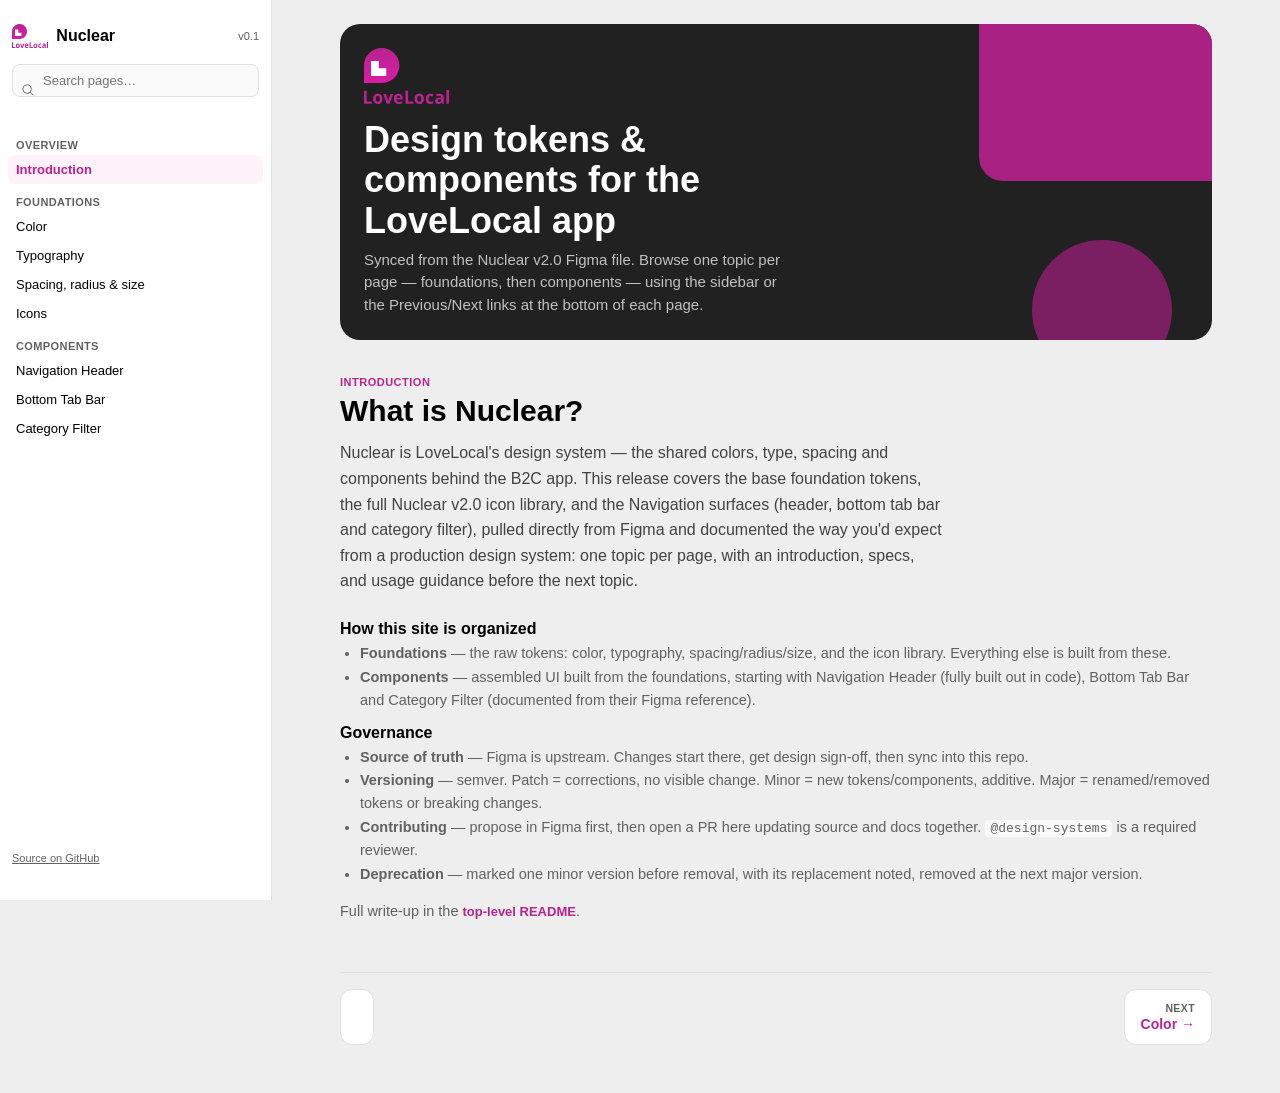
==== commit efc601c8: "Restructure site into Material-Design-style multi-page docs; wire in full icon library - Split the s" ====
--- a/index.html
+++ b/index.html
@@ -3,237 +3,39 @@
 <head>
 <meta charset="utf-8" />
 <meta name="viewport" content="width=device-width, initial-scale=1" />
-<title>Nuclear — LoveLocal design system</title>
+<title>Introduction — Nuclear</title>
 <link rel="stylesheet" href="tokens.css" />
-<style>
-  * { box-sizing: border-box; }
-  html { margin: 0; }
-  body {
-    margin: 0;
-    min-height: 100vh;
-    font-family: var(--font-sans);
-    background: var(--bg-canvas);
-    color: var(--content-primary);
-    display: flex;
-    align-items: flex-start;
-  }
-  code, pre { font-family: "SFMono-Regular", Consolas, Menlo, monospace; }
-
-  /* ---------- Sidebar ---------- */
-  .sidebar {
-    width: 272px;
-    flex: none;
-    height: 100vh;
-    position: sticky;
-    top: 0;
-    overflow-y: auto;
-    background: var(--bg-surface);
-    border-right: 1px solid var(--border-default);
-    padding: var(--space-sm) 0 var(--space-xl);
-    display: flex;
-    flex-direction: column;
-  }
-  .sidebar .brand {
-    display: flex;
-    align-items: center;
-    gap: var(--space-xs);
-    padding: var(--space-sm) var(--space-sm) var(--space-xs);
-  }
-  .sidebar .brand img { height: 24px; width: auto; }
-  .sidebar .brand .name { font-weight: 900; font-size: 16px; }
-  .sidebar .brand .version { font-size: 11px; color: var(--content-secondary); margin-left: auto; }
-
-  .search-box { margin: var(--space-xs) var(--space-sm) var(--space-sm); position: relative; }
-  .search-box input {
-    width: 100%;
-    font-family: inherit;
-    font-size: 13px;
-    padding: 8px 10px 8px 30px;
-    border-radius: 8px;
-    border: 1px solid var(--border-default);
-    background: var(--bg-surface-subtle);
-    color: var(--content-primary);
-  }
-  .search-box input:focus { outline: 2px solid var(--brand-primary); outline-offset: -1px; }
-  .search-box svg { position: absolute; left: 9px; top: 50%; transform: translateY(-50%); width: 14px; height: 14px; color: var(--content-secondary); pointer-events: none; }
-  .search-box .count { font-size: 11px; color: var(--content-secondary); padding: 0 var(--space-sm); margin-top: 4px; min-height: 14px; }
-
-  nav.toc { padding: 0 8px; flex: 1; }
-  nav.toc .group-label { font-size: 11px; font-weight: 700; text-transform: uppercase; letter-spacing: .4px; color: var(--content-secondary); padding: var(--space-sm) 8px 4px; }
-  nav.toc a {
-    display: flex;
-    align-items: center;
-    gap: 8px;
-    padding: 7px 8px;
-    border-radius: 8px;
-    color: var(--content-primary);
-    text-decoration: none;
-    font-size: 13px;
-    font-weight: 500;
-  }
-  nav.toc a:hover { background: var(--bg-surface-subtle); }
-  nav.toc a.active { background: var(--bg-surface-subtle); color: var(--brand-primary); font-weight: 700; }
-  nav.toc a .dot { width: 14px; height: 14px; border-radius: 4px; flex: none; display: inline-block; }
-  nav.toc a[hidden] { display: none; }
-  nav.toc .group[hidden] { display: none; }
-
-  .sidebar footer {
-    padding: var(--space-sm);
-    font-size: 11px;
-    color: var(--content-secondary);
-  }
-  .sidebar footer a { color: inherit; }
-
-  /* ---------- Main content ---------- */
-  main { flex: 1; min-width: 0; max-width: 920px; margin: 0 auto; padding: var(--space-xl) var(--space-xl) calc(var(--space-xl) * 3); }
-
-  .cover {
-    background: var(--bg-inverse);
-    color: var(--content-on-color);
-    border-radius: 20px;
-    padding: var(--space-xl);
-    margin-bottom: calc(var(--space-xl) * 1.5);
-    position: relative;
-    overflow: hidden;
-  }
-  .cover::before {
-    content: "";
-    position: absolute;
-    inset: -20% -10% auto auto;
-    width: 320px;
-    height: 220px;
-    background: var(--brand-primary);
-    border-radius: 24px;
-    opacity: .9;
-  }
-  .cover::after {
-    content: "";
-    position: absolute;
-    right: 40px;
-    bottom: -40px;
-    width: 140px;
-    height: 140px;
-    border-radius: 999px;
-    background: #d81da4;
-    opacity: .5;
-  }
-  .cover .inner { position: relative; }
-  .cover img.mark { height: 56px; width: auto; margin-bottom: var(--space-sm); }
-  .cover h1 { font-size: 36px; line-height: 1.12; font-weight: 900; margin: 0 0 var(--space-xs); max-width: 20ch; }
-  .cover p { font-size: 15px; line-height: 1.5; color: rgb(255 255 255 / 72%); max-width: 52ch; margin: 0; }
-
-  section { scroll-margin-top: var(--space-sm); margin-top: calc(var(--space-xl) * 1.75); }
-  section:first-of-type { margin-top: 0; }
-  section h2 { font-size: 22px; font-weight: 900; margin: 0 0 6px; }
-  section > .section-desc { color: var(--content-secondary); line-height: 1.6; margin: 0 0 var(--space-sm); max-width: 64ch; font-size: 14px; }
-
-  .prose p { line-height: 1.65; color: var(--content-secondary); font-size: 14.5px; }
-  .prose h3 { font-size: 16px; font-weight: 800; margin: var(--space-sm) 0 4px; }
-  .prose ul { margin: 4px 0; padding-left: 20px; color: var(--content-secondary); font-size: 14.5px; line-height: 1.6; }
-  .prose code { background: var(--bg-surface-subtle); border-radius: 4px; padding: 1px 5px; font-size: 13px; }
-
-  .swatches { display: grid; grid-template-columns: repeat(auto-fill, minmax(150px, 1fr)); gap: var(--space-sm); }
-  .swatch { background: var(--bg-surface); border: 1px solid var(--border-default); border-radius: 12px; overflow: hidden; }
-  .swatch .fill { height: 64px; }
-  .swatch .meta { padding: var(--space-xs) var(--space-sm); }
-  .swatch .meta .name { font-size: 12px; font-weight: 700; }
-  .swatch .meta .value { font-size: 11px; color: var(--content-secondary); font-variant-numeric: tabular-nums; }
-
-  .type-rows { background: var(--bg-surface); border: 1px solid var(--border-default); border-radius: 12px; overflow: hidden; }
-  .type-row { display: grid; grid-template-columns: 1fr auto; align-items: baseline; gap: var(--space-sm); padding: var(--space-sm); border-bottom: 1px solid var(--border-default); }
-  .type-row:last-child { border-bottom: 0; }
-  .type-row .sample { color: var(--content-primary); overflow-wrap: anywhere; }
-  .type-row .meta { font-size: 11px; color: var(--content-secondary); font-variant-numeric: tabular-nums; white-space: nowrap; text-align: right; }
-
-  .icon-grid { display: grid; grid-template-columns: repeat(auto-fill, minmax(140px, 1fr)); gap: var(--space-sm); }
-  .icon-tile { background: var(--bg-surface); border: 1px solid var(--border-default); border-radius: 12px; padding: var(--space-sm); display: flex; flex-direction: column; align-items: center; gap: 6px; text-align: center; }
-  .icon-tile .glyph { width: 28px; height: 28px; color: var(--content-primary); }
-  .icon-tile .glyph svg { width: 100%; height: 100%; display: block; }
-  .icon-tile .name { font-size: 12px; font-weight: 700; }
-  .icon-tile .fig-name { font-size: 10.5px; color: var(--content-secondary); font-family: monospace; }
-
-  .gallery-grid { display: grid; grid-template-columns: repeat(auto-fill, minmax(220px, 1fr)); gap: var(--space-sm); }
-  .gallery-item { background: var(--bg-surface); border: 1px solid var(--border-default); border-radius: 12px; overflow: hidden; }
-  .gallery-item .shot { background: var(--bg-canvas); display: flex; align-items: center; justify-content: center; min-height: 140px; max-height: 320px; overflow: hidden; }
-  .gallery-item .shot img { width: 100%; height: auto; display: block; }
-  .gallery-item .meta { padding: var(--space-xs) var(--space-sm); }
-  .gallery-item .meta .name { font-size: 12.5px; font-weight: 700; }
-  .gallery-item .meta .desc { font-size: 11px; color: var(--content-secondary); margin-top: 2px; }
-
-  .card { background: var(--bg-surface); border: 1px solid var(--border-default); border-radius: 16px; padding: var(--space-xl); }
-  .card + .card { margin-top: var(--space-sm); }
-  .card h3 { margin: 0 0 4px; font-size: 16px; font-weight: 800; }
-  .card .preview-frame { background: var(--bg-canvas); border-radius: 12px; padding: var(--space-xl) var(--space-sm); margin: var(--space-sm) 0; display: flex; flex-direction: column; gap: var(--space-sm); align-items: center; }
-
-  .mini-header { width: 320px; border-radius: 12px; padding: var(--space-sm); background: var(--bg-surface-subtle); }
-  .mini-header[data-variant="dark"] { background: var(--bg-inverse); color: var(--content-on-color); }
-  .mini-header .row { display: flex; align-items: center; justify-content: space-between; }
-  .mini-header .greeting { display: inline-flex; align-items: center; gap: 4px; font-weight: 900; font-size: 15px; }
-  .mini-header .greeting svg { width: 15px; height: 15px; }
-  .mini-header .greeting .chevron { width: 20px; height: 20px; opacity: .7; }
-  .mini-header .status { display: flex; align-items: center; gap: 8px; font-size: 11px; }
-  .mini-header .status .coins { font-weight: 900; color: var(--brand-primary); }
-  .mini-header .address { font-size: 11px; color: var(--content-secondary); margin-top: 4px; }
-  .mini-header[data-variant="dark"] .address { color: rgb(255 255 255 / 72%); }
-  .mini-header .search { display: flex; align-items: center; gap: 8px; background: var(--bg-surface); border-radius: 999px; padding: 8px 12px; margin-top: var(--space-sm); color: var(--content-secondary); }
-  .mini-header .search svg { width: 16px; height: 16px; flex: none; }
-  .mini-header .search span.ph { flex: 1; font-size: 13px; }
-  .variant-label { font-size: 10.5px; font-weight: 700; text-transform: uppercase; letter-spacing: .4px; color: var(--content-secondary); }
-
-  .spec-table { width: 100%; border-collapse: collapse; font-size: 13px; margin-top: var(--space-xs); }
-  .spec-table th, .spec-table td { text-align: left; padding: 6px 10px; border-bottom: 1px solid var(--border-default); }
-  .spec-table th { color: var(--content-secondary); font-weight: 700; font-size: 11px; text-transform: uppercase; letter-spacing: .3px; }
-
-  a.cta { color: var(--brand-primary); font-weight: 700; text-decoration: none; font-size: 13px; }
-  a.cta:hover { text-decoration: underline; }
-
-  pre.code-block { background: var(--bg-surface-subtle); border: 1px solid var(--border-default); border-radius: 12px; padding: var(--space-sm); overflow-x: auto; font-size: 12.5px; line-height: 1.55; }
-
-  .menu-toggle { display: none; }
-
-  @media (max-width: 860px) {
-    .sidebar { position: fixed; z-index: 20; left: 0; top: 0; transform: translateX(-100%); transition: transform .2s ease; box-shadow: 0 0 0 100vmax rgb(0 0 0 / 0%); }
-    .sidebar.open { transform: translateX(0); box-shadow: 0 0 0 100vmax rgb(0 0 0 / 40%); }
-    main { padding: var(--space-sm) var(--space-sm) calc(var(--space-xl) * 2); max-width: 100%; }
-    .menu-toggle {
-      display: inline-flex; align-items: center; gap: 8px;
-      position: sticky; top: var(--space-xs); z-index: 10;
-      background: var(--bg-surface); border: 1px solid var(--border-default);
-      border-radius: 999px; padding: 8px 14px; font-size: 13px; font-weight: 700;
-      margin-bottom: var(--space-sm); cursor: pointer;
-    }
-    .cover h1 { font-size: 26px; }
-  }
-</style>
+<link rel="stylesheet" href="assets/site.css" />
 </head>
 <body>
   <aside class="sidebar" id="sidebar">
-    <div class="brand">
+    <a class="brand" href="index.html">
       <img src="assets/logo.svg" alt="" />
       <span class="name">Nuclear</span>
       <span class="version">v0.1</span>
-    </div>
+    </a>
     <div class="search-box">
       <svg viewBox="0 0 24 24" fill="none"><path fill-rule="evenodd" clip-rule="evenodd" d="M10.4896 4.0004C14.0733 4.00061 16.9779 6.90598 16.9779 10.4897C16.9777 14.0732 14.0731 16.9777 10.4896 16.9779C6.90595 16.9779 4.00058 14.0733 4.00037 10.4897C4.00037 6.90585 6.90582 4.0004 10.4896 4.0004ZM16.528 15.566C17.6826 14.1941 18.3782 12.4231 18.3783 10.4897C18.3783 6.13278 14.8465 2.60022 10.4896 2.60001C6.13262 2.60001 2.59998 6.13265 2.59998 10.4897C2.60019 14.8465 6.13275 18.3783 10.4896 18.3783C12.4231 18.3782 14.194 17.6826 15.566 16.528C15.5945 16.575 15.6291 16.6194 15.6697 16.66L20.2107 21.2C20.4841 21.4733 20.9266 21.4733 21.2 21.2C21.4733 20.9267 21.4733 20.4841 21.2 20.2107L16.6599 15.6697C16.6193 15.6291 16.575 15.5946 16.528 15.566Z" fill="currentColor"/></svg>
-      <input id="search" type="search" placeholder="Search tokens, components…" autocomplete="off" />
+      <input id="search" type="search" placeholder="Search pages…" autocomplete="off" />
       <div class="count" id="search-count"></div>
     </div>
     <nav class="toc" id="toc">
       <div class="group" data-group="overview">
-        <div class="group-label">Overview</div>
-        <a href="#overview" data-label="overview readme governance">Overview</a>
+      <div class="group-label">Overview</div>
+        <a href="index.html" class="active" data-label="introduction">Introduction</a>
       </div>
       <div class="group" data-group="foundations">
-        <div class="group-label">Foundations</div>
-        <a href="#colors" data-label="colors color brand primary accent content secondary tertiary muted faint bg surface canvas inverse border subtle default emphasis strong strongest contrast nav tab shadow">Colors</a>
-        <a href="#typography" data-label="typography type heading title label body caption overline black bold regular lato helvetica">Typography</a>
-        <a href="#spacing" data-label="spacing space radius 2xs 3xs xs sm md xl icon size">Spacing, radius &amp; size</a>
-        <a href="#icons" data-label="icons icon home chevron search microphone chicken fish fruit grocery meat veg shop type glyphs">Icons</a>
+      <div class="group-label">Foundations</div>
+        <a href="foundations/colors.html" data-label="color">Color</a>
+        <a href="foundations/typography.html" data-label="typography">Typography</a>
+        <a href="foundations/spacing.html" data-label="spacing, radius & size">Spacing, radius &amp; size</a>
+        <a href="foundations/icons.html" data-label="icons">Icons</a>
       </div>
       <div class="group" data-group="components">
-        <div class="group-label">Components</div>
-        <a href="#navigation-header" data-label="navigation header component nav top home status search">Navigation Header</a>
-        <a href="#components-gallery" data-label="components gallery screenshots shop home orders checkout coins subscription account rate review tabs category filter">Navigation — all components</a>
+      <div class="group-label">Components</div>
+        <a href="components/navigation-header.html" data-label="navigation header">Navigation Header</a>
+        <a href="components/bottom-tab-bar.html" data-label="bottom tab bar">Bottom Tab Bar</a>
+        <a href="components/category-filter.html" data-label="category filter">Category Filter</a>
       </div>
     </nav>
     <footer>
@@ -242,20 +44,28 @@
   </aside>
 
   <main>
-    <button class="menu-toggle" id="menu-toggle">☰ Menu</button>
+    <button class="menu-toggle" id="menu-toggle">&#9776; Menu</button>
 
     <div class="cover">
       <div class="inner">
         <img class="mark" src="assets/logo.svg" alt="LoveLocal" />
         <h1>Design tokens &amp; components for the LoveLocal app</h1>
-        <p>Synced from the Nuclear v2.0 Figma file. This release covers base tokens and one component, Navigation Header.</p>
+        <p>Synced from the Nuclear v2.0 Figma file. Browse one topic per page — foundations, then components — using the sidebar or the Previous/Next links at the bottom of each page.</p>
       </div>
     </div>
 
     <section id="overview">
-      <h2>Overview</h2>
+      <div class="page-header">
+        <p class="page-eyebrow">Introduction</p>
+        <h1>What is Nuclear?</h1>
+        <p class="page-intro">Nuclear is LoveLocal's design system — the shared colors, type, spacing and components behind the B2C app. This release covers the base foundation tokens, the full Nuclear v2.0 icon library, and the Navigation surfaces (header, bottom tab bar and category filter), pulled directly from Figma and documented the way you'd expect from a production design system: one topic per page, with an introduction, specs, and usage guidance before the next topic.</p>
+      </div>
       <div class="prose">
-        <p>Nuclear is LoveLocal's design system — the shared colors, type, spacing and components behind the B2C app. This first release covers base tokens and the <strong>Navigation Header</strong> component, pulled directly from the Nuclear v2.0 Figma file.</p>
+        <h3>How this site is organized</h3>
+        <ul>
+          <li><strong>Foundations</strong> — the raw tokens: color, typography, spacing/radius/size, and the icon library. Everything else is built from these.</li>
+          <li><strong>Components</strong> — assembled UI built from the foundations, starting with Navigation Header (fully built out in code), Bottom Tab Bar and Category Filter (documented from their Figma reference).</li>
+        </ul>
         <h3>Governance</h3>
         <ul>
           <li><strong>Source of truth</strong> — Figma is upstream. Changes start there, get design sign-off, then sync into this repo.</li>
@@ -267,319 +77,12 @@
       </div>
     </section>
 
-    <section id="colors">
-      <h2>Colors</h2>
-      <p class="section-desc">One theme today. <code>brand-primary</code> is the single accent, with a small accent ramp for emphasis/subtle states; everything else is a neutral content/background/border ramp plus one inverse surface used by components like the header that need a dark treatment without a full dark theme. <code>nav-*</code> tokens are role aliases for the top bar and bottom tab bar.</p>
-      <div class="swatches" id="color-swatches"></div>
-    </section>
-
-    <section id="typography">
-      <h2>Typography</h2>
-      <p class="section-desc"><code>var(--font-sans)</code> — "Lato", "Helvetica Neue", Helvetica, Arial, sans-serif (Lato is Nuclear's primary family in Figma; Helvetica/Arial are the web-safe fallback). Every text style used across the app's navigation surfaces, each named after its source Figma text style.</p>
-      <div class="type-rows" id="type-rows"></div>
-    </section>
-
-    <section id="spacing">
-      <h2>Spacing, radius &amp; size</h2>
-      <p class="section-desc">A spacing scale, three corner radii, and the default icon size.</p>
-      <table class="spec-table" id="spacing-table"></table>
-    </section>
-
-    <section id="icons">
-      <h2>Icons</h2>
-      <p class="section-desc">Exported directly from Nuclear v2.0 — the Navigation Header glyphs plus the full Shop-type icon set used in the category filter. Each is <code>fill="currentColor"</code>, inheriting whatever text color it sits in.</p>
-      <div class="icon-grid" id="icon-grid"></div>
-    </section>
-
-    <section id="navigation-header">
-      <h2>Navigation Header</h2>
-      <p class="section-desc">The app's top bar on the Home screen — greeting, location, LoveLocal Plus badge, coin balance and search, in two surface variants.</p>
-
-      <div class="card">
-        <h3>Preview</h3>
-        <div class="preview-frame">
-          <div>
-            <div class="variant-label">dark-background = false</div>
-            <div class="mini-header" data-variant="light" id="mh-light"></div>
-          </div>
-          <div>
-            <div class="variant-label">dark-background = true</div>
-            <div class="mini-header" data-variant="dark" id="mh-dark"></div>
-          </div>
-        </div>
-        <a class="cta" href="components/navigation-header/navigation-header.html">Open full-size demo →</a>
-      </div>
-
-      <div class="card">
-        <h3>Specs — tokens used</h3>
-        <table class="spec-table">
-          <tr><th>Role</th><th>Token</th><th>Value</th></tr>
-          <tr><td>Surface, default</td><td><code>bg-surface-subtle</code></td><td>#fafafa</td></tr>
-          <tr><td>Surface, dark-background</td><td><code>bg-inverse</code></td><td>#212121</td></tr>
-          <tr><td>Search field fill</td><td><code>bg-surface</code></td><td>#ffffff</td></tr>
-          <tr><td>Title text, default</td><td><code>nav-top-title</code></td><td>#000000</td></tr>
-          <tr><td>Title text, dark-background</td><td><code>nav-top-title-inverse</code></td><td>#ffffff</td></tr>
-          <tr><td>Address / caption text</td><td><code>content-secondary</code></td><td>#616161</td></tr>
-          <tr><td>Accent (coin figure)</td><td><code>brand-primary</code></td><td>#b8238e</td></tr>
-        </table>
-      </div>
-
-      <div class="card">
-        <h3>Usage guidelines</h3>
-        <div class="prose">
-          <p><strong>Do</strong> keep the greeting to one short word ("Home"); use <code>dark-background=true</code> only on an actually dark section; truncate the address line rather than wrapping it.</p>
-          <p><strong>Don't</strong> restyle the search field's radius or fill outside the token values; don't add more than one primary action to the status cluster.</p>
-        </div>
-      </div>
-
-      <div class="card">
-        <h3>Accessibility</h3>
-        <ul style="margin:0; padding-left:20px; color:var(--content-secondary); font-size:14.5px; line-height:1.6;">
-          <li>The greeting is a real <code>&lt;button&gt;</code>, not a clickable <code>&lt;div&gt;</code>.</li>
-          <li>Search uses <code>&lt;form role="search"&gt;</code> with a visually-hidden <code>&lt;label&gt;</code>.</li>
-          <li><code>content-secondary</code> on <code>bg-surface-subtle</code> is 5.2:1; <code>content-on-color</code> on <code>bg-inverse</code> is 15.9:1 — both pass WCAG AA.</li>
-          <li>Search and voice-search icon buttons carry an <code>aria-label</code>.</li>
-        </ul>
-      </div>
-
-      <div class="card">
-        <h3>Usage (HTML &amp; CSS)</h3>
-        <p style="font-size:13px; color:var(--content-secondary); margin:0 0 8px;">Full markup, CSS and a live demo are in <a class="cta" href="components/navigation-header/">components/navigation-header/</a> in this repo.</p>
-        <pre class="code-block"><code>&lt;link rel="stylesheet" href="/tokens.css" /&gt;
-&lt;link rel="stylesheet" href="/components/navigation-header/navigation-header.css" /&gt;
-
-&lt;header class="nav-header" data-variant="light"&gt;
-  &lt;!-- see navigation-header.html for full markup --&gt;
-&lt;/header&gt;</code></pre>
-      </div>
-    </section>
-
-    <section id="components-gallery">
-      <h2>Navigation — all components</h2>
-      <p class="section-desc">Every component found on Nuclear v2.0's Navigation page, captured directly from Figma. Navigation Header above is fully built out in code; the rest are documented here as reference screenshots pending their own HTML/CSS build-out.</p>
-      <div class="gallery-grid" id="gallery-grid"></div>
-    </section>
+    <nav class="pagenav">
+<span class="pagenav-link prev" aria-hidden="true"></span>
+<a class="pagenav-link next" href="foundations/colors.html"><span class="pagenav-dir">Next</span><span class="pagenav-title">Color &rarr;</span></a>
+</nav>
   </main>
 
-  <script>
-    // ---------- data ----------
-    var colorTokens = [
-      ["brand-primary", "#b8238e"],
-      ["brand-accent", "#d81da4"],
-      ["brand-accent-strong", "#9d0b75"],
-      ["brand-accent-subtle", "#fabde9"],
-      ["brand-accent-subtlest", "#fff2fb"],
-      ["content-primary", "#000000"],
-      ["content-secondary", "#616161"],
-      ["content-secondary-strong", "#424242"],
-      ["content-tertiary", "#757575"],
-      ["content-muted", "#9e9e9e"],
-      ["content-faint", "#e0e0e0"],
-      ["content-faintest", "#eeeeee"],
-      ["content-on-color", "#ffffff"],
-      ["bg-surface", "#ffffff"],
-      ["bg-surface-subtle", "#fafafa"],
-      ["bg-surface-muted", "#f5f5f5"],
-      ["bg-canvas", "#eeeeee"],
-      ["bg-inverse", "#212121"],
-      ["border-subtlest", "#f5f5f5"],
-      ["border-subtle", "#eeeeee"],
-      ["border-default", "#e0e0e0"],
-      ["border-emphasis", "#757575"],
-      ["border-strong", "#616161"],
-      ["border-strongest", "#212121"],
-      ["border-contrast", "#000000"],
-      ["nav-top-bg", "#ffffff"],
-      ["nav-top-icon", "#000000"],
-      ["nav-bottom-bg", "#ffffff"],
-      ["nav-tab-icon-selected", "#b8238e"],
-      ["nav-tab-label-selected", "#b8238e"]
-    ];
-    var typeStyles = [
-      ["heading-h2-black", "Shop by category", "18px / 24px · 900"],
-      ["heading-h2-bold", "Shop by category", "18px / 24px · 700"],
-      ["title-large-black", "Home", "16px / 20px · 900"],
-      ["title-medium-black", "75", "14px / 20px · 900"],
-      ["body-large-regular", "Search for ‘onion’", "16px / 24px · 400"],
-      ["label-large-black", "All Shops", "12px / 16px · 900"],
-      ["label-small-black", "Fish", "10px / 12px · 900"],
-      ["caption-large-regular", "EMP 12, Thakur Village, Ka…", "12px / 16px · 400"],
-      ["overline-small", "FEATURED", "10px / 12px · 900 · +0.5px"],
-      ["overline-xsmall", "MY COINS", "8px / 10px · 900 · +0.5px"]
-    ];
-    var spacingTokens = [
-      ["space-3xs", "2px", "Hairline gap"],
-      ["space-2xs", "4px", "Tightest gap — icon to label"],
-      ["space-xs", "8px", "Compact internal padding"],
-      ["space-sm", "12px", "Default gap / section padding"],
-      ["space-md", "16px", "Card internal padding"],
-      ["space-xl", "24px", "Section and page margins"],
-      ["radius-xs", "8px", "Chips, inputs"],
-      ["radius-sm", "12px", "Cards, header"],
-      ["radius-md", "16px", "Large cards, sheets"],
-      ["icon-md", "24px", "Default icon size"]
-    ];
-    var ICONS = {
-      home: '<svg viewBox="0 0 16 16" fill="none"><g clip-path="url(#h)"><path fill-rule="evenodd" clip-rule="evenodd" d="M7.3707 0.260258C7.53762 0.0936147 7.76398 0 8 0C8.23602 0 8.46239 0.0936147 8.6293 0.260258L13.9699 5.59365L15.7501 7.37145C15.9123 7.5391 16.002 7.76364 16 7.99671C15.9979 8.22977 15.9043 8.45272 15.7393 8.61753C15.5743 8.78234 15.351 8.87582 15.1176 8.87785C14.8842 8.87987 14.6594 8.79028 14.4915 8.62836L14.2307 8.36791V14.2222C14.2307 14.6937 14.0432 15.1459 13.7093 15.4793C13.3755 15.8127 12.9227 16 12.4505 16H9.78021C9.54414 16 9.31774 15.9063 9.15081 15.7396C8.98388 15.5729 8.89011 15.3469 8.89011 15.1111V12.4444H7.1099V15.1111C7.1099 15.3469 7.01612 15.5729 6.84919 15.7396C6.68226 15.9063 6.45586 16 6.21979 16H3.54948C3.07734 16 2.62454 15.8127 2.29068 15.4793C1.95683 15.1459 1.76927 14.6937 1.76927 14.2222V8.36791L1.50847 8.62836C1.34059 8.79028 1.11575 8.87987 0.88237 8.87785C0.648987 8.87582 0.425738 8.78234 0.260706 8.61753C0.095673 8.45272 0.00206168 8.22977 3.36483e-05 7.99671C-0.00199438 7.76364 0.0877231 7.5391 0.249863 7.37145L2.03007 5.59365L7.3707 0.260258Z" fill="currentColor"/></g><defs><clipPath id="h"><rect width="16" height="16" fill="white"/></clipPath></defs></svg>',
-      chevron: '<svg viewBox="0 0 24 24" fill="none"><path fill-rule="evenodd" clip-rule="evenodd" d="M17.2071 9.04289C16.8166 8.65237 16.1834 8.65237 15.7929 9.04289L12 12.8358L8.20711 9.04289C7.81658 8.65237 7.18342 8.65237 6.79289 9.04289C6.40237 9.43342 6.40237 10.0666 6.79289 10.4571L11.2929 14.9571C11.6834 15.3476 12.3166 15.3476 12.7071 14.9571L17.2071 10.4571C17.5976 10.0666 17.5976 9.43342 17.2071 9.04289Z" fill="currentColor"/></svg>',
-      search: '<svg viewBox="0 0 24 24" fill="none"><path fill-rule="evenodd" clip-rule="evenodd" d="M10.4896 4.0004C14.0733 4.00061 16.9779 6.90598 16.9779 10.4897C16.9777 14.0732 14.0731 16.9777 10.4896 16.9779C6.90595 16.9779 4.00058 14.0733 4.00037 10.4897C4.00037 6.90585 6.90582 4.0004 10.4896 4.0004ZM16.528 15.566C17.6826 14.1941 18.3782 12.4231 18.3783 10.4897C18.3783 6.13278 14.8465 2.60022 10.4896 2.60001C6.13262 2.60001 2.59998 6.13265 2.59998 10.4897C2.60019 14.8465 6.13275 18.3783 10.4896 18.3783C12.4231 18.3782 14.194 17.6826 15.566 16.528C15.5945 16.575 15.6291 16.6194 15.6697 16.66L20.2107 21.2C20.4841 21.4733 20.9266 21.4733 21.2 21.2C21.4733 20.9267 21.4733 20.4841 21.2 20.2107L16.6599 15.6697C16.6193 15.6291 16.575 15.5946 16.528 15.566Z" fill="currentColor"/></svg>',
-      mic: '<svg viewBox="0 0 24 24" fill="none"><path d="M12 2C12.7956 2 13.5587 2.31607 14.1213 2.87868C14.6839 3.44129 15 4.20435 15 5V11C15 11.7956 14.6839 12.5587 14.1213 13.1213C13.5587 13.6839 12.7956 14 12 14C11.2044 14 10.4413 13.6839 9.87868 13.1213C9.31607 12.5587 9 11.7956 9 11V5C9 4.20435 9.31607 3.44129 9.87868 2.87868C10.4413 2.31607 11.2044 2 12 2ZM19 11C19 14.53 16.39 17.44 13 17.93V21H11V17.93C7.61 17.44 5 14.53 5 11H7C7 12.3261 7.52678 13.5979 8.46447 14.5355C9.40215 15.4732 10.6739 16 12 16C13.3261 16 14.5979 15.4732 15.5355 14.5355C16.4732 13.5979 17 12.3261 17 11H19Z" fill="currentColor"/></svg>',
-      chicken: '<svg viewBox="0 0 24 24" fill="none"><circle cx="16" cy="9" r="6" fill="white"/><path d="M15.7101 4C16.5401 4 17.3301 4.22 18.0001 4.66C19.1401 5.4 19.8401 6.53 20.0001 7.84C20.0573 8.47455 19.975 9.11392 19.7591 9.71334C19.5431 10.3127 19.1988 10.8577 18.7501 11.31C18.0501 12 17.1601 12.44 16.1801 12.54C14.2701 12.74 12.5901 13.5 11.3401 14.77C11.1888 14.9172 10.9861 14.9996 10.7751 14.9996C10.564 14.9996 10.3613 14.9172 10.2101 14.77L9.22006 13.78C9.14995 13.7108 9.09437 13.6282 9.05659 13.5372C9.01881 13.4462 8.99959 13.3485 9.00006 13.25C9.00006 13 9.11006 12.78 9.32006 12.57C10.5301 11.35 11.2701 9.73 11.4501 7.87C11.5801 6.54 12.2901 5.4 13.4501 4.65C14.1101 4.22 14.8901 4 15.7101 4ZM15.7101 2C14.5401 2 13.3701 2.32 12.3601 2.97C10.6001 4.1 9.63006 5.86 9.46006 7.68C9.33006 9 8.83006 10.23 7.91006 11.15L7.88006 11.18C6.72006 12.34 6.72006 14.11 7.81006 15.19L8.80006 16.18C9.35006 16.73 10.0601 17 10.7701 17C11.4801 17 12.2001 16.73 12.7501 16.18C13.7201 15.21 15.0001 14.68 16.3901 14.53C17.7601 14.38 19.1001 13.78 20.1601 12.73C20.8251 12.0659 21.3323 11.2608 21.6442 10.3742C21.9561 9.48759 22.0647 8.54223 21.962 7.60801C21.8592 6.67379 21.5478 5.77462 21.0507 4.977C20.5536 4.17939 19.8835 3.50373 19.0901 3C18.0801 2.33 16.9001 2 15.7101 2ZM6.26006 19.86C6.53006 20.42 6.44006 21.1 5.97006 21.56C5.7665 21.7666 5.50706 21.9093 5.22357 21.9707C4.94007 22.032 4.64484 22.0092 4.3741 21.9052C4.10335 21.8011 3.86886 21.6203 3.69939 21.3849C3.52992 21.1495 3.43284 20.8698 3.42006 20.58C3.13029 20.5672 2.85055 20.4701 2.61516 20.3007C2.37976 20.1312 2.19895 19.8967 2.0949 19.626C1.99085 19.3552 1.96809 19.06 2.0294 18.7765C2.09071 18.493 2.23343 18.2336 2.44006 18.03C2.90006 17.57 3.59006 17.47 4.14006 17.74L6.62006 15.31C6.76006 15.5 6.92006 15.72 7.10006 15.9L8.09006 16.89C8.30006 17.09 8.50006 17.26 8.76006 17.41L6.26006 19.86Z" fill="currentColor"/></svg>',
-      fish: '<svg viewBox="0 0 24 24" fill="none"><g clip-path="url(#fi)"><path d="M11.25 7.125C8.87297 7.69734 6.83672 9.57703 5.61094 10.567C5.25731 10.2394 4.88463 9.9329 4.49484 9.64922C2.79047 8.40422 0.75 8.25 0.75 8.25C0.75 8.25 1.28297 10.6655 2.68875 11.992C1.28297 13.3191 0.75 15.7345 0.75 15.7345C0.75 15.7345 2.79047 15.5803 4.49484 14.3353C4.88134 14.0541 5.25089 13.7503 5.60156 13.4255C6.825 14.4164 8.87063 16.3008 11.25 16.875L10.5 19.5C12.3483 19.1873 14.1966 17.8355 14.94 17.2383C21 16.9688 23.25 13.0781 23.25 12C23.25 10.9688 21 7.03125 14.9583 6.76266C14.2275 6.17719 12.3637 4.815 10.5 4.5L11.25 7.125Z" fill="white" stroke="currentColor" stroke-width="1.6" stroke-linejoin="round"/><path d="M19.5 11.9995C19.9142 11.9995 20.25 11.6637 20.25 11.2495C20.25 10.8353 19.9142 10.4995 19.5 10.4995C19.0858 10.4995 18.75 10.8353 18.75 11.2495C18.75 11.6637 19.0858 11.9995 19.5 11.9995Z" fill="currentColor"/><path d="M17.7361 16.6875C16.9096 15.2635 16.4744 13.6464 16.4744 12C16.4744 10.3536 16.9096 8.73646 17.7361 7.3125" stroke="currentColor" stroke-width="1.6" stroke-miterlimit="20" stroke-linecap="round"/></g><defs><clipPath id="fi"><rect width="24" height="24" fill="white"/></clipPath></defs></svg>',
-      fruit: '<svg viewBox="0 0 24 24" fill="none"><g clip-path="url(#fr)"><path d="M1.92356 17.544C1.77952 17.6881 1.66753 17.8609 1.59494 18.0513C1.52234 18.2416 1.49078 18.4451 1.50232 18.6485C1.51386 18.8519 1.56824 19.0505 1.66189 19.2314C1.75555 19.4123 1.88636 19.5714 2.04578 19.6982C4.46708 21.6439 7.51723 22.6354 10.6198 22.4851C13.7224 22.3349 16.6625 21.0534 18.8845 18.8828C21.054 16.661 22.3349 13.7217 22.4851 10.62C22.6354 7.51826 21.6445 4.46889 19.6999 2.04786C19.5733 1.88819 19.4145 1.75707 19.2337 1.66308C19.0529 1.56909 18.8544 1.51436 18.651 1.50247C18.4476 1.49057 18.244 1.52179 18.0535 1.59408C17.863 1.66636 17.69 1.77808 17.5457 1.92191L1.92356 17.544Z" fill="white" stroke="currentColor" stroke-width="1.5" stroke-linecap="round" stroke-linejoin="round"/><path d="M2.76331 16.7081C4.59831 18.5944 7.10723 19.6749 9.73856 19.7119C12.3699 19.749 14.9083 18.7397 16.7957 16.9059C18.6294 15.0184 19.6385 12.4799 19.6013 9.84859C19.564 7.21726 18.4834 4.70841 16.597 2.87354M14.8001 9.89859H16.1977M12.6991 12.6974L14.0986 14.0968M9.90032 14.7965V16.1941" stroke="currentColor" stroke-width="1.5" stroke-linecap="round" stroke-linejoin="round"/></g><defs><clipPath id="fr"><rect width="24" height="24" fill="white"/></clipPath></defs></svg>',
-      grocery: '<svg viewBox="0 0 24 24" fill="none"><path d="M2 22L16 8L2 22ZM3.47 12.53L5 11L6.53 12.53C7.1834 13.186 7.55026 14.0741 7.55026 15C7.55026 15.9259 7.1834 16.814 6.53 17.47L5 19L3.47 17.47C2.8166 16.814 2.44974 15.9259 2.44974 15C2.44974 14.0741 2.8166 13.186 3.47 12.53ZM7.47 8.53L9 7L10.53 8.53C11.1834 9.18598 11.5503 10.0741 11.5503 11C11.5503 11.9259 11.1834 12.814 10.53 13.47L9 15L7.47 13.47C6.8166 12.814 6.44974 11.9259 6.44974 11C6.44974 10.0741 6.8166 9.18598 7.47 8.53ZM11.47 4.53L13 3L14.53 4.53C15.1834 5.18598 15.5503 6.07413 15.5503 7C15.5503 7.92587 15.1834 8.81402 14.53 9.47L13 11L11.47 9.47C10.8166 8.81402 10.4497 7.92587 10.4497 7C10.4497 6.07413 10.8166 5.18598 11.47 4.53ZM20 2H22V4C22 5.06087 21.5786 6.07828 20.8284 6.82843C20.0783 7.57857 19.0609 8 18 8H16V6C16 4.93913 16.4214 3.92172 17.1716 3.17157C17.9217 2.42143 18.9391 2 20 2Z" fill="white"/><path d="M2 22L16 8M16 8H18C19.0609 8 20.0783 7.57857 20.8284 6.82843C21.5786 6.07828 22 5.06087 22 4V2H20C18.9391 2 17.9217 2.42143 17.1716 3.17157C16.4214 3.92172 16 4.93913 16 6V8ZM3.47 12.53L5 11L6.53 12.53C7.1834 13.186 7.55026 14.0741 7.55026 15C7.55026 15.9259 7.1834 16.814 6.53 17.47L5 19L3.47 17.47C2.8166 16.814 2.44974 15.9259 2.44974 15C2.44974 14.0741 2.8166 13.186 3.47 12.53ZM7.47 8.53L9 7L10.53 8.53C11.1834 9.18598 11.5503 10.0741 11.5503 11C11.5503 11.9259 11.1834 12.814 10.53 13.47L9 15L7.47 13.47C6.8166 12.814 6.44974 11.9259 6.44974 11C6.44974 10.0741 6.8166 9.18598 7.47 8.53ZM11.47 4.53L13 3L14.53 4.53C15.1834 5.18598 15.5503 6.07413 15.5503 7C15.5503 7.92587 15.1834 8.81402 14.53 9.47L13 11L11.47 9.47C10.8166 8.81402 10.4497 7.92587 10.4497 7C10.4497 6.07413 10.8166 5.18598 11.47 4.53Z" stroke="currentColor" stroke-width="1.2" stroke-linecap="round" stroke-linejoin="round"/><path d="M11.47 17.47L13 19L11.47 20.53C10.814 21.1834 9.92587 21.5502 9 21.5502C8.07413 21.5502 7.18598 21.1834 6.53 20.53L5 19L6.53 17.47C7.18598 16.8166 8.07413 16.4497 9 16.4497C9.92587 16.4497 10.814 16.8166 11.47 17.47ZM15.47 13.47L17 15L15.47 16.53C14.814 17.1834 13.9259 17.5502 13 17.5502C12.0741 17.5502 11.186 17.1834 10.53 16.53L9 15L10.53 13.47C11.186 12.8166 12.0741 12.4497 13 12.4497C13.9259 12.4497 14.814 12.8166 15.47 13.47ZM19.47 9.46997L21 11L19.47 12.53C18.814 13.1834 17.9259 13.5502 17 13.5502C16.0741 13.5502 15.186 13.1834 14.53 12.53L13 11L14.53 9.46997C15.186 8.81657 16.0741 8.44971 17 8.44971C17.9259 8.44971 18.814 8.81657 19.47 9.46997Z" fill="white" stroke="currentColor" stroke-width="1.2" stroke-linecap="round" stroke-linejoin="round"/></svg>',
-      meatfish: '<svg viewBox="0 0 24 24" fill="none"><g clip-path="url(#mf)"><path d="M4.44325 22.2462C8.72015 22.222 12.1738 19.776 12.1567 16.7826C12.1406 13.7891 8.66013 11.3816 4.38378 11.4053" fill="white"/><path d="M4.44325 22.2462C8.72015 22.222 12.1738 19.776 12.1567 16.7826C12.1406 13.7891 8.66013 11.3816 4.38378 11.4053" stroke="currentColor" stroke-width="1.5" stroke-linecap="round" stroke-linejoin="round"/><path d="M11.9004 15.4169L14.0539 15.4044C14.0524 15.1498 14.1138 14.8987 14.2326 14.6734C14.3513 14.4481 14.5238 14.2556 14.7348 14.1129C14.9457 13.9701 15.1886 13.8817 15.4419 13.8553C15.6952 13.8288 15.9511 13.8653 16.187 13.9614C16.4228 14.0575 16.6313 14.2103 16.7941 14.4062C16.9568 14.6022 17.0686 14.8352 17.1198 15.0847C17.1709 15.3342 17.1597 15.5924 17.0872 15.8366C17.0147 16.0807 16.8831 16.3032 16.704 16.4843C16.8853 16.6633 17.0196 16.8843 17.095 17.1276C17.1705 17.3709 17.1847 17.6291 17.1365 17.8792C17.0884 18.1294 16.9792 18.3638 16.8188 18.5617C16.6583 18.7595 16.4516 18.9148 16.2168 19.0136C15.982 19.1125 15.7264 19.1519 15.4728 19.1284C15.2191 19.1049 14.9752 19.0191 14.7626 18.8788C14.55 18.7385 14.3753 18.5478 14.254 18.3238C14.1326 18.0998 14.0685 17.8494 14.0671 17.5946L12.0735 17.6062M2.09039 16.839C2.10642 19.8325 3.16075 22.254 4.44255 22.2464C5.72601 22.2392 6.75291 19.8068 6.73579 16.8133C6.71977 13.8199 5.66544 11.3983 4.38363 11.406C3.10018 11.4131 2.07327 13.8456 2.09039 16.839ZM4.38268 16.2788L4.38875 17.3739L4.38268 16.2788Z" fill="white"/><path d="M11.9004 15.4169L14.0539 15.4044C14.0524 15.1498 14.1138 14.8987 14.2326 14.6734C14.3513 14.4481 14.5238 14.2556 14.7348 14.1129C14.9457 13.9701 15.1886 13.8817 15.4419 13.8553C15.6952 13.8288 15.9511 13.8653 16.187 13.9614C16.4228 14.0575 16.6313 14.2103 16.7941 14.4062C16.9568 14.6022 17.0686 14.8352 17.1198 15.0847C17.1709 15.3342 17.1597 15.5924 17.0872 15.8366C17.0147 16.0807 16.8831 16.3032 16.704 16.4843C16.8853 16.6633 17.0196 16.8843 17.095 17.1276C17.1705 17.3709 17.1847 17.6291 17.1365 17.8792C17.0884 18.1294 16.9792 18.3638 16.8188 18.5617C16.6583 18.7595 16.4516 18.9148 16.2168 19.0136C15.982 19.1125 15.7264 19.1519 15.4728 19.1284C15.2191 19.1049 14.9752 19.0191 14.7626 18.8788C14.55 18.7385 14.3753 18.5478 14.254 18.3238C14.1326 18.0998 14.0685 17.8494 14.0671 17.5946L12.0735 17.6062M4.38268 16.2788L4.38875 17.3739M2.09039 16.839C2.10642 19.8325 3.16075 22.254 4.44255 22.2464C5.72601 22.2392 6.75291 19.8068 6.73579 16.8133C6.71977 13.8199 5.66544 11.3983 4.38363 11.406C3.10018 11.4131 2.07327 13.8456 2.09039 16.839Z" stroke="currentColor" stroke-width="1.5" stroke-linecap="round" stroke-linejoin="round"/><path d="M13.7077 2.75633C11.867 3.19953 10.2902 4.65509 9.34103 5.42171C9.0672 5.16798 8.77861 4.93066 8.47677 4.71099C7.15697 3.74691 5.5769 3.62749 5.5769 3.62749C5.5769 3.62749 5.98962 5.49794 7.0782 6.52518C5.98962 7.55278 5.5769 9.42323 5.5769 9.42323C5.5769 9.42323 7.15697 9.30381 8.47677 8.33973C8.77606 8.12195 9.06222 7.88669 9.33377 7.63518C10.2812 8.40252 11.8652 9.86171 13.7077 10.3064L13.1269 12.3391C14.5582 12.097 15.9894 11.0501 16.5651 10.5877C21.2577 10.379 23 7.36621 23 6.53135C23 5.73279 21.2577 2.68374 16.5793 2.47575C16.0134 2.02238 14.5702 0.967557 13.1269 0.723633L13.7077 2.75633Z" fill="white" stroke="currentColor" stroke-width="1.5" stroke-linejoin="round"/><path d="M20.0959 6.53239C20.4167 6.53239 20.6767 6.27237 20.6767 5.95162C20.6767 5.63087 20.4167 5.37085 20.0959 5.37085C19.7752 5.37085 19.5151 5.63087 19.5151 5.95162C19.5151 6.27237 19.7752 6.53239 20.0959 6.53239Z" fill="currentColor"/><path d="M18.7305 10.1613C18.0906 9.05859 17.7535 7.80634 17.7535 6.53143C17.7535 5.25652 18.0906 4.00427 18.7305 2.90161" stroke="currentColor" stroke-width="1.5" stroke-miterlimit="20" stroke-linecap="round"/></g><defs><clipPath id="mf"><rect width="24" height="24" fill="white"/></clipPath></defs></svg>',
-      veg: '<svg viewBox="0 0 24 24" fill="none"><path d="M5.68218 18.3178C8.64649 21.2821 13.5427 21.1936 16.6171 18.1192C20.5392 14.1971 21.0326 8.16342 20.9984 5.07637C20.9984 4.52607 20.7798 3.99831 20.3907 3.60919C20.0016 3.22007 19.4738 3.00147 18.9235 3.00147C15.8365 2.96857 9.80413 3.46073 5.88081 7.38281C2.80643 10.4572 2.71787 15.3535 5.68218 18.3178ZM5.68218 18.3178L3 21M5.68218 18.3178L12.8393 11.1607M15.5227 8.47719L12.8406 11.1594L15.5227 12.0551M12.8406 11.1607L11.9448 8.47719M11.9448 15.6331L10.4608 15.1397C10.0881 15.0154 9.7494 14.8061 9.47161 14.5284C9.19382 14.2506 8.98453 13.9119 8.86031 13.5392L8.36689 12.0551" fill="white" stroke="currentColor" stroke-width="1.8" stroke-linecap="round" stroke-linejoin="round"/></svg>'
-    };
-    var iconList = [
-      { key: "home", label: "Home", fig: "Icon/Location/home" },
-      { key: "chevron", label: "Chevron", fig: "Icon/Arrows/chevron" },
-      { key: "search", label: "Search", fig: "Icon/Actions/search" },
-      { key: "mic", label: "Microphone", fig: "Icon/Actions/microphone" },
-      { key: "chicken", label: "Chicken", fig: "Icon/Shop type/chicken" },
-      { key: "fish", label: "Fish", fig: "Icon/Shop type/fish" },
-      { key: "fruit", label: "Fruit", fig: "Icon/Shop type/fruit" },
-      { key: "grocery", label: "Grocery", fig: "Icon/Shop type/grocery" },
-      { key: "meatfish", label: "Meat & Fish", fig: "Icon/Shop type/meat-and-fish" },
-      { key: "veg", label: "Veg", fig: "Icon/Shop type/veg" }
-    ];
-    var galleryItems = [
-      ["top-home-without-ai.png", "Home — top bar", "Without AI entry point"],
-      ["top-home-with-ai.png", "Home — top bar (AI)", "With AI entry point"],
-      ["top-home-no-shops-nearby.png", "Home — no shops nearby", "Empty-state top bar"],
-      ["top-shop-without-ai.png", "Shop — top bar", "Without AI entry point"],
-      ["top-shop-with-ai.png", "Shop — top bar (AI)", "With AI entry point"],
-      ["top-shop-l2.png", "Shop — L2 category", "Nested category top bar"],
-      ["top-shop-search-flow.png", "Shop — search flow", "Search in progress"],
-      ["top-orders.png", "Orders — top bar", "Orders list header"],
-      ["top-checkout.png", "Checkout — top bar", "Checkout flow header"],
-      ["top-coins.png", "Coins — top bar", "LoveLocal Coins header"],
-      ["top-subscription.png", "Subscription — top bar", "LoveLocal Plus header"],
-      ["top-account.png", "Account — top bar", "Account section header"],
-      ["top-rate-review.png", "Rate &amp; review — top bar", "Post-order review header"],
-      ["bottom-shop-subtypes.png", "Bottom tabs — shop subtypes", "Tab bar with shop subtype state"],
-      ["bottom-featured-refer.png", "Bottom tabs — featured/refer", "Tab bar with featured/refer entry"],
-      ["bottom-no-shops-nearby.png", "Bottom tabs — empty state", "Tab bar, no shops nearby"],
-      ["bottom-tabs-all.png", "Bottom tabs — all states", "Composite of every tab icon state"],
-      ["shop-type-animated-icons.png", "Shop-type animated icons", "All shop-type icon variants"],
-      ["category-filter.png", "Category filter (carousel)", "Chip row, selected/unselected"]
-    ];
-
-    // ---------- render: colors ----------
-    var colorGrid = document.getElementById("color-swatches");
-    colorTokens.forEach(function (t) {
-      var el = document.createElement("div");
-      el.className = "swatch";
-      el.innerHTML =
-        '<div class="fill" style="background:' + t[1] + ';border-bottom:1px solid var(--border-default)"></div>' +
-        '<div class="meta"><div class="name">' + t[0] + '</div><div class="value">' + t[1] + '</div></div>';
-      colorGrid.appendChild(el);
-    });
-
-    // ---------- render: typography ----------
-    var typeRows = document.getElementById("type-rows");
-    typeStyles.forEach(function (t) {
-      var row = document.createElement("div");
-      row.className = "type-row";
-      row.innerHTML =
-        '<div class="sample ' + t[0] + '">' + t[1] + '</div>' +
-        '<div class="meta"><code>.' + t[0] + '</code><br>' + t[2] + '</div>';
-      typeRows.appendChild(row);
-    });
-
-    // ---------- render: spacing ----------
-    var spacingTable = document.getElementById("spacing-table");
-    var head = document.createElement("tr");
-    head.innerHTML = "<th>Token</th><th>Value</th><th>Usage</th>";
-    spacingTable.appendChild(head);
-    spacingTokens.forEach(function (s) {
-      var row = document.createElement("tr");
-      row.innerHTML = "<td><code>" + s[0] + "</code></td><td>" + s[1] + "</td><td>" + s[2] + "</td>";
-      spacingTable.appendChild(row);
-    });
-
-    // ---------- render: icons ----------
-    var iconGrid = document.getElementById("icon-grid");
-    iconList.forEach(function (ic) {
-      var tile = document.createElement("div");
-      tile.className = "icon-tile";
-      tile.innerHTML =
-        '<div class="glyph">' + ICONS[ic.key] + '</div>' +
-        '<div class="name">' + ic.label + '</div>' +
-        '<div class="fig-name">' + ic.fig + '</div>';
-      iconGrid.appendChild(tile);
-    });
-
-    // ---------- render: components gallery ----------
-    var galleryGrid = document.getElementById("gallery-grid");
-    galleryItems.forEach(function (g) {
-      var item = document.createElement("div");
-      item.className = "gallery-item";
-      item.innerHTML =
-        '<div class="shot"><img src="assets/components/' + g[0] + '" alt="' + g[1] + '" loading="lazy" /></div>' +
-        '<div class="meta"><div class="name">' + g[1] + '</div><div class="desc">' + g[2] + '</div></div>';
-      galleryGrid.appendChild(item);
-    });
-
-    // ---------- render: mini header previews ----------
-    function miniHeader() {
-      return (
-        '<div class="row">' +
-          '<span class="greeting">' + ICONS.home + ' Home ' +
-            '<span class="chevron">' + ICONS.chevron + '</span></span>' +
-          '<span class="status"><span>MY COINS</span><span class="coins">75</span></span>' +
-        '</div>' +
-        '<div class="address">EMP 12, Thakur Village, Ka…</div>' +
-        '<div class="search">' + ICONS.search + '<span class="ph">Search for ‘onion’</span>' + ICONS.mic + '</div>'
-      );
-    }
-    document.getElementById("mh-light").innerHTML = miniHeader();
-    document.getElementById("mh-dark").innerHTML = miniHeader();
-
-    // ---------- mobile menu ----------
-    var sidebar = document.getElementById("sidebar");
-    document.getElementById("menu-toggle").addEventListener("click", function () {
-      sidebar.classList.toggle("open");
-    });
-    sidebar.addEventListener("click", function (e) {
-      if (e.target.tagName === "A" && window.innerWidth <= 860) sidebar.classList.remove("open");
-    });
-
-    // ---------- search ----------
-    var searchInput = document.getElementById("search");
-    var searchCount = document.getElementById("search-count");
-    var tocLinks = Array.prototype.slice.call(document.querySelectorAll("nav.toc a"));
-    var tocGroups = Array.prototype.slice.call(document.querySelectorAll("nav.toc .group"));
-    searchInput.addEventListener("input", function () {
-      var q = searchInput.value.trim().toLowerCase();
-      var shown = 0;
-      tocLinks.forEach(function (a) {
-        var hay = (a.getAttribute("data-label") || "") + " " + a.textContent;
-        var match = !q || hay.toLowerCase().indexOf(q) !== -1;
-        a.hidden = !match;
-        if (match) shown++;
-      });
-      tocGroups.forEach(function (g) {
-        var anyVisible = Array.prototype.slice.call(g.querySelectorAll("a")).some(function (a) { return !a.hidden; });
-        g.hidden = !anyVisible;
-      });
-      searchCount.textContent = q ? (shown + " match" + (shown === 1 ? "" : "es")) : "";
-    });
-
-    // ---------- active-link highlighting on scroll ----------
-    var sections = Array.prototype.slice.call(document.querySelectorAll("main section[id]"));
-    var byId = {};
-    tocLinks.forEach(function (a) { byId[a.getAttribute("href").slice(1)] = a; });
-    var observer = new IntersectionObserver(function (entries) {
-      entries.forEach(function (entry) {
-        if (entry.isIntersecting) {
-          tocLinks.forEach(function (a) { a.classList.remove("active"); });
-          var link = byId[entry.target.id];
-          if (link) link.classList.add("active");
-        }
-      });
-    }, { rootMargin: "-10% 0px -70% 0px" });
-    sections.forEach(function (s) { observer.observe(s); });
-  </script>
+  <script src="assets/site.js"></script>
 </body>
 </html>
--- a/assets/site.css
+++ b/assets/site.css
@@ -0,0 +1,257 @@
+/* Nuclear docs site — shared chrome + page styles.
+   Material-Design-documentation-style layout: fixed sidebar nav,
+   one topic per page, prev/next footer nav. Plain CSS, no build step. */
+
+* { box-sizing: border-box; }
+html { margin: 0; }
+body {
+  margin: 0;
+  min-height: 100vh;
+  font-family: var(--font-sans);
+  background: var(--bg-canvas);
+  color: var(--content-primary);
+  display: flex;
+  align-items: flex-start;
+}
+code, pre { font-family: "SFMono-Regular", Consolas, Menlo, monospace; }
+
+/* ---------- Sidebar ---------- */
+.sidebar {
+  width: 272px;
+  flex: none;
+  height: 100vh;
+  position: sticky;
+  top: 0;
+  overflow-y: auto;
+  background: var(--bg-surface);
+  border-right: 1px solid var(--border-default);
+  padding: var(--space-sm) 0 var(--space-xl);
+  display: flex;
+  flex-direction: column;
+}
+.sidebar .brand {
+  display: flex;
+  align-items: center;
+  gap: var(--space-xs);
+  padding: var(--space-sm) var(--space-sm) var(--space-xs);
+  text-decoration: none;
+  color: inherit;
+}
+.sidebar .brand img { height: 24px; width: auto; }
+.sidebar .brand .name { font-weight: 900; font-size: 16px; }
+.sidebar .brand .version { font-size: 11px; color: var(--content-secondary); margin-left: auto; }
+
+.search-box { margin: var(--space-xs) var(--space-sm) var(--space-sm); position: relative; }
+.search-box input {
+  width: 100%;
+  font-family: inherit;
+  font-size: 13px;
+  padding: 8px 10px 8px 30px;
+  border-radius: 8px;
+  border: 1px solid var(--border-default);
+  background: var(--bg-surface-subtle);
+  color: var(--content-primary);
+}
+.search-box input:focus { outline: 2px solid var(--brand-primary); outline-offset: -1px; }
+.search-box svg { position: absolute; left: 9px; top: 50%; transform: translateY(-50%); width: 14px; height: 14px; color: var(--content-secondary); pointer-events: none; }
+.search-box .count { font-size: 11px; color: var(--content-secondary); padding: 0 var(--space-sm); margin-top: 4px; min-height: 14px; }
+
+nav.toc { padding: 0 8px; flex: 1; }
+nav.toc .group-label { font-size: 11px; font-weight: 700; text-transform: uppercase; letter-spacing: .4px; color: var(--content-secondary); padding: var(--space-sm) 8px 4px; }
+nav.toc a {
+  display: flex;
+  align-items: center;
+  gap: 8px;
+  padding: 7px 8px;
+  border-radius: 8px;
+  color: var(--content-primary);
+  text-decoration: none;
+  font-size: 13px;
+  font-weight: 500;
+}
+nav.toc a:hover { background: var(--bg-surface-subtle); }
+nav.toc a.active { background: var(--brand-accent-subtlest); color: var(--brand-primary); font-weight: 700; }
+nav.toc a[hidden] { display: none; }
+nav.toc .group[hidden] { display: none; }
+
+.sidebar footer {
+  padding: var(--space-sm);
+  font-size: 11px;
+  color: var(--content-secondary);
+}
+.sidebar footer a { color: inherit; }
+
+/* ---------- Main content ---------- */
+main { flex: 1; min-width: 0; max-width: 920px; margin: 0 auto; padding: var(--space-xl) var(--space-xl) calc(var(--space-xl) * 2); }
+
+.cover {
+  background: var(--bg-inverse);
+  color: var(--content-on-color);
+  border-radius: 20px;
+  padding: var(--space-xl);
+  margin-bottom: calc(var(--space-xl) * 1.5);
+  position: relative;
+  overflow: hidden;
+}
+.cover::before {
+  content: "";
+  position: absolute;
+  inset: -20% -10% auto auto;
+  width: 320px;
+  height: 220px;
+  background: var(--brand-primary);
+  border-radius: 24px;
+  opacity: .9;
+}
+.cover::after {
+  content: "";
+  position: absolute;
+  right: 40px;
+  bottom: -40px;
+  width: 140px;
+  height: 140px;
+  border-radius: 999px;
+  background: #d81da4;
+  opacity: .5;
+}
+.cover .inner { position: relative; }
+.cover img.mark { height: 56px; width: auto; margin-bottom: var(--space-sm); }
+.cover h1 { font-size: 36px; line-height: 1.12; font-weight: 900; margin: 0 0 var(--space-xs); max-width: 20ch; }
+.cover p { font-size: 15px; line-height: 1.5; color: rgb(255 255 255 / 72%); max-width: 52ch; margin: 0; }
+
+/* ---------- Page header: eyebrow + title + intro ---------- */
+.page-eyebrow { font-size: 11px; font-weight: 700; text-transform: uppercase; letter-spacing: .5px; color: var(--brand-primary); margin: 0 0 6px; }
+.page-header { margin-bottom: calc(var(--space-xl) * 1.1); }
+.page-header h1 { font-size: 30px; font-weight: 900; margin: 0 0 var(--space-sm); }
+.page-intro { font-size: 16px; line-height: 1.6; color: var(--content-secondary-strong); max-width: 68ch; margin: 0; }
+
+section { scroll-margin-top: var(--space-sm); margin-top: calc(var(--space-xl) * 1.75); }
+section:first-of-type { margin-top: 0; }
+section h2 { font-size: 20px; font-weight: 900; margin: 0 0 6px; }
+section > .section-desc { color: var(--content-secondary); line-height: 1.6; margin: 0 0 var(--space-sm); max-width: 64ch; font-size: 14px; }
+
+.prose p { line-height: 1.65; color: var(--content-secondary); font-size: 14.5px; }
+.prose h3 { font-size: 16px; font-weight: 800; margin: var(--space-sm) 0 4px; }
+.prose ul { margin: 4px 0; padding-left: 20px; color: var(--content-secondary); font-size: 14.5px; line-height: 1.6; }
+.prose code { background: var(--bg-surface-subtle); border-radius: 4px; padding: 1px 5px; font-size: 13px; }
+
+.swatches { display: grid; grid-template-columns: repeat(auto-fill, minmax(150px, 1fr)); gap: var(--space-sm); }
+.swatch { background: var(--bg-surface); border: 1px solid var(--border-default); border-radius: 12px; overflow: hidden; }
+.swatch .fill { height: 64px; }
+.swatch .meta { padding: var(--space-xs) var(--space-sm); }
+.swatch .meta .name { font-size: 12px; font-weight: 700; }
+.swatch .meta .value { font-size: 11px; color: var(--content-secondary); font-variant-numeric: tabular-nums; }
+
+.type-rows { background: var(--bg-surface); border: 1px solid var(--border-default); border-radius: 12px; overflow: hidden; }
+.type-row { display: grid; grid-template-columns: 1fr auto; align-items: baseline; gap: var(--space-sm); padding: var(--space-sm); border-bottom: 1px solid var(--border-default); }
+.type-row:last-child { border-bottom: 0; }
+.type-row .sample { color: var(--content-primary); overflow-wrap: anywhere; }
+.type-row .meta { font-size: 11px; color: var(--content-secondary); font-variant-numeric: tabular-nums; white-space: nowrap; text-align: right; }
+
+.icon-grid { display: grid; grid-template-columns: repeat(auto-fill, minmax(130px, 1fr)); gap: var(--space-sm); }
+.icon-tile { background: var(--bg-surface); border: 1px solid var(--border-default); border-radius: 12px; padding: var(--space-sm); display: flex; flex-direction: column; align-items: center; gap: 6px; text-align: center; }
+.icon-tile .glyph { width: 28px; height: 28px; color: var(--content-primary); display: flex; align-items: center; justify-content: center; }
+.icon-tile .glyph img, .icon-tile .glyph svg { width: 100%; height: 100%; display: block; }
+.icon-tile .name { font-size: 12px; font-weight: 700; }
+.icon-tile .fig-name { font-size: 10.5px; color: var(--content-secondary); font-family: monospace; word-break: break-all; }
+
+.icon-group-label { font-size: 11px; font-weight: 700; text-transform: uppercase; letter-spacing: .4px; color: var(--content-secondary); margin: var(--space-md) 0 var(--space-xs); }
+.icon-group-label:first-child { margin-top: 0; }
+
+.gallery-grid { display: grid; grid-template-columns: repeat(auto-fill, minmax(220px, 1fr)); gap: var(--space-sm); }
+.gallery-item { background: var(--bg-surface); border: 1px solid var(--border-default); border-radius: 12px; overflow: hidden; }
+.gallery-item .shot { background: var(--bg-canvas); display: flex; align-items: center; justify-content: center; min-height: 140px; max-height: 320px; overflow: hidden; }
+.gallery-item .shot img { width: 100%; height: auto; display: block; }
+.gallery-item .meta { padding: var(--space-xs) var(--space-sm); }
+.gallery-item .meta .name { font-size: 12.5px; font-weight: 700; }
+.gallery-item .meta .desc { font-size: 11px; color: var(--content-secondary); margin-top: 2px; }
+
+.card { background: var(--bg-surface); border: 1px solid var(--border-default); border-radius: 16px; padding: var(--space-xl); }
+.card + .card { margin-top: var(--space-sm); }
+.card h3 { margin: 0 0 4px; font-size: 16px; font-weight: 800; }
+.card .preview-frame { background: var(--bg-canvas); border-radius: 12px; padding: var(--space-xl) var(--space-sm); margin: var(--space-sm) 0; display: flex; flex-direction: column; gap: var(--space-sm); align-items: center; }
+
+.mini-header { width: 320px; border-radius: 12px; padding: var(--space-sm); background: var(--bg-surface-subtle); }
+.mini-header[data-variant="dark"] { background: var(--bg-inverse); color: var(--content-on-color); }
+.mini-header .row { display: flex; align-items: center; justify-content: space-between; }
+.mini-header .greeting { display: inline-flex; align-items: center; gap: 4px; font-weight: 900; font-size: 15px; }
+.mini-header .greeting svg { width: 15px; height: 15px; }
+.mini-header .greeting .chevron { width: 20px; height: 20px; opacity: .7; }
+.mini-header .status { display: flex; align-items: center; gap: 8px; font-size: 11px; }
+.mini-header .status .coins { font-weight: 900; color: var(--brand-primary); }
+.mini-header .address { font-size: 11px; color: var(--content-secondary); margin-top: 4px; }
+.mini-header[data-variant="dark"] .address { color: rgb(255 255 255 / 72%); }
+.mini-header .search { display: flex; align-items: center; gap: 8px; background: var(--bg-surface); border-radius: 999px; padding: 8px 12px; margin-top: var(--space-sm); color: var(--content-secondary); }
+.mini-header .search svg { width: 16px; height: 16px; flex: none; }
+.mini-header .search span.ph { flex: 1; font-size: 13px; }
+.variant-label { font-size: 10.5px; font-weight: 700; text-transform: uppercase; letter-spacing: .4px; color: var(--content-secondary); }
+
+.spec-table { width: 100%; border-collapse: collapse; font-size: 13px; margin-top: var(--space-xs); }
+.spec-table th, .spec-table td { text-align: left; padding: 6px 10px; border-bottom: 1px solid var(--border-default); }
+.spec-table th { color: var(--content-secondary); font-weight: 700; font-size: 11px; text-transform: uppercase; letter-spacing: .3px; }
+
+a.cta { color: var(--brand-primary); font-weight: 700; text-decoration: none; font-size: 13px; }
+a.cta:hover { text-decoration: underline; }
+
+pre.code-block { background: var(--bg-surface-subtle); border: 1px solid var(--border-default); border-radius: 12px; padding: var(--space-sm); overflow-x: auto; font-size: 12.5px; line-height: 1.55; }
+
+/* ---------- Component state gallery (used within a component page) ---------- */
+.state-gallery { display: grid; grid-template-columns: repeat(auto-fill, minmax(200px, 1fr)); gap: var(--space-sm); margin-top: var(--space-xs); }
+.state-item { background: var(--bg-surface); border: 1px solid var(--border-default); border-radius: 12px; overflow: hidden; }
+.state-item .shot { background: var(--bg-canvas); display: flex; align-items: center; justify-content: center; min-height: 120px; max-height: 280px; overflow: hidden; }
+.state-item .shot img { width: 100%; height: auto; display: block; }
+.state-item .meta { padding: 8px 10px; }
+.state-item .meta .name { font-size: 12px; font-weight: 700; }
+.state-item .meta .desc { font-size: 10.5px; color: var(--content-secondary); margin-top: 2px; }
+
+/* ---------- Component index cards (if ever listed together) ---------- */
+.component-cards { display: grid; grid-template-columns: repeat(auto-fill, minmax(260px, 1fr)); gap: var(--space-sm); }
+.component-card { display: block; background: var(--bg-surface); border: 1px solid var(--border-default); border-radius: 16px; padding: var(--space-md); text-decoration: none; color: inherit; }
+.component-card:hover { border-color: var(--brand-primary); }
+.component-card h3 { margin: 0 0 4px; font-size: 15px; font-weight: 800; }
+.component-card p { margin: 0; font-size: 12.5px; color: var(--content-secondary); line-height: 1.5; }
+
+/* ---------- Prev / next page nav ---------- */
+.pagenav {
+  margin-top: calc(var(--space-xl) * 2);
+  padding-top: var(--space-md);
+  border-top: 1px solid var(--border-default);
+  display: flex;
+  justify-content: space-between;
+  gap: var(--space-sm);
+}
+.pagenav-link {
+  display: flex;
+  flex-direction: column;
+  gap: 2px;
+  text-decoration: none;
+  color: inherit;
+  max-width: 45%;
+  padding: var(--space-sm) var(--space-md);
+  border-radius: 12px;
+  border: 1px solid var(--border-default);
+  background: var(--bg-surface);
+}
+.pagenav-link:hover { border-color: var(--brand-primary); }
+.pagenav-link.next { text-align: right; align-items: flex-end; margin-left: auto; }
+.pagenav-dir { font-size: 10.5px; font-weight: 700; text-transform: uppercase; letter-spacing: .4px; color: var(--content-secondary); }
+.pagenav-title { font-size: 14px; font-weight: 800; color: var(--brand-primary); }
+
+.menu-toggle { display: none; }
+
+@media (max-width: 860px) {
+  .sidebar { position: fixed; z-index: 20; left: 0; top: 0; transform: translateX(-100%); transition: transform .2s ease; box-shadow: 0 0 0 100vmax rgb(0 0 0 / 0%); }
+  .sidebar.open { transform: translateX(0); box-shadow: 0 0 0 100vmax rgb(0 0 0 / 40%); }
+  main { padding: var(--space-sm) var(--space-sm) calc(var(--space-xl) * 2); max-width: 100%; }
+  .menu-toggle {
+    display: inline-flex; align-items: center; gap: 8px;
+    position: sticky; top: var(--space-xs); z-index: 10;
+    background: var(--bg-surface); border: 1px solid var(--border-default);
+    border-radius: 999px; padding: 8px 14px; font-size: 13px; font-weight: 700;
+    margin-bottom: var(--space-sm); cursor: pointer;
+  }
+  .cover h1 { font-size: 26px; }
+  .pagenav { flex-direction: column; }
+  .pagenav-link.next { align-items: flex-start; text-align: left; margin-left: 0; }
+  .pagenav-link { max-width: 100%; }
+}
